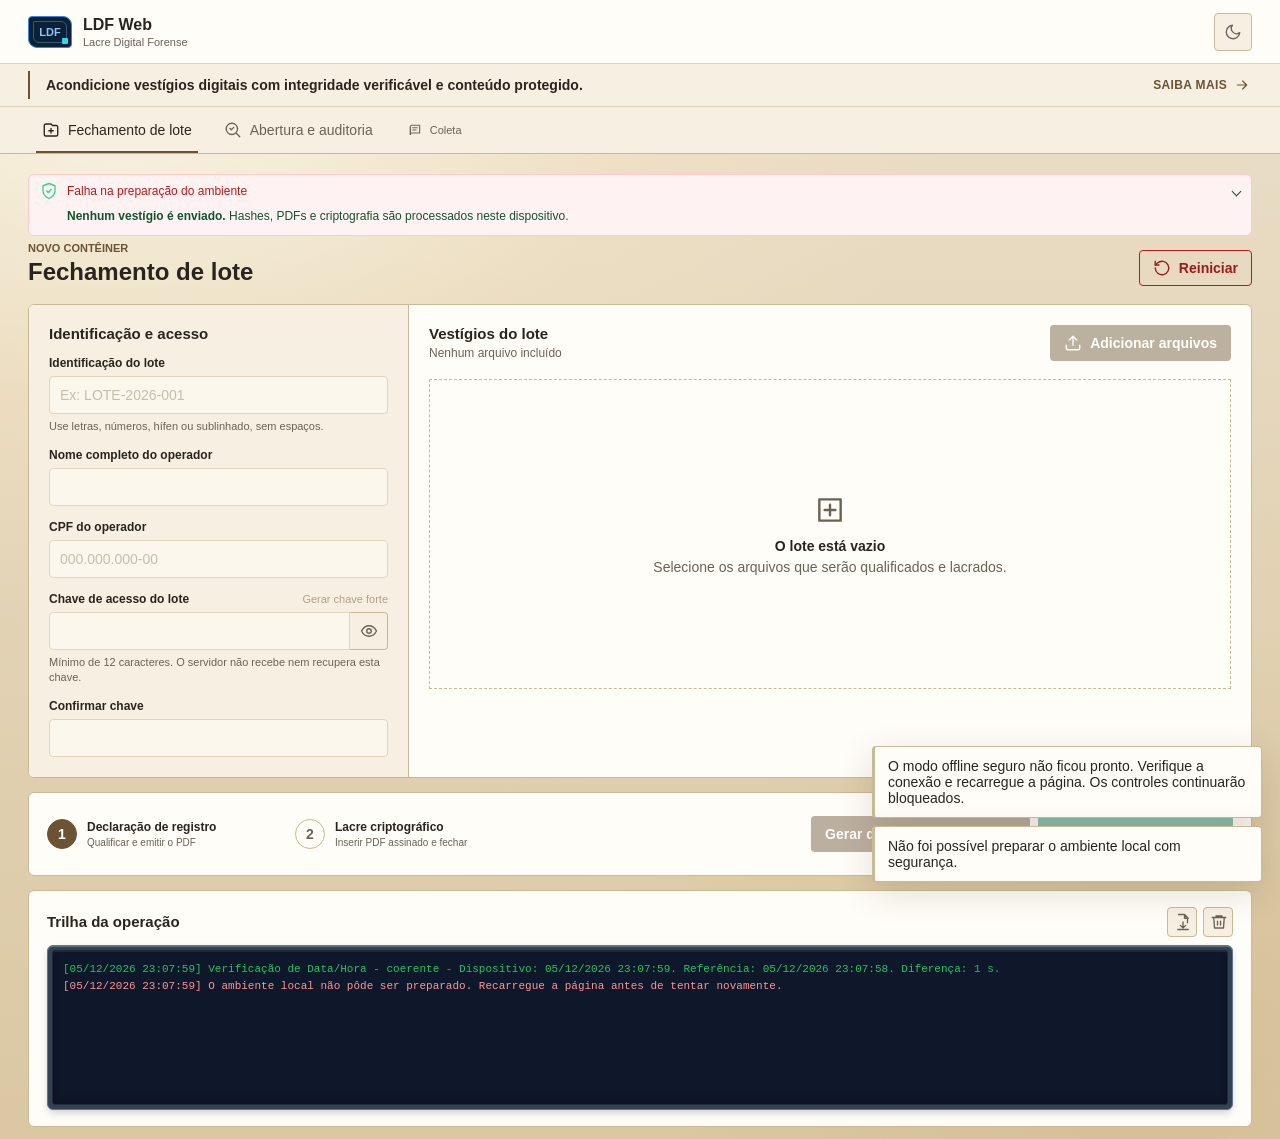
==== public/index.html @ 307a0456 "release: publish LDF Web Beta 1.0.0" ====
<!doctype html>
<html lang="pt-BR" data-theme="light" data-startup-brand>
<head>
  <meta charset="utf-8">
  <meta name="viewport" content="width=device-width, initial-scale=1">
  <meta name="theme-color" content="#DAC7A1">
  <meta http-equiv="Content-Security-Policy" content="default-src 'self'; script-src 'self' 'wasm-unsafe-eval'; worker-src 'self'; style-src 'self'; img-src 'self' data:; connect-src 'self'; manifest-src 'self'; object-src 'none'; frame-src 'none'; base-uri 'none'; form-action 'none'">
  <title>LDF Web - Lacre Digital Forense</title>
  <link rel="manifest" href="manifest.webmanifest">
  <link rel="icon" href="icon.svg" type="image/svg+xml">
  <script src="theme.js?v=beta-1.0.0"></script>
  <link rel="stylesheet" href="styles.css?v=beta-1.0.0">
</head>
<body class="operational-page page-transition">
  <header class="app-header">
    <div class="brand">
      <span class="brand-mark" aria-hidden="true">LDF</span>
      <div class="brand-copy">
        <strong>LDF Web</strong>
        <span>Lacre Digital Forense</span>
      </div>
    </div>
    <div class="header-actions">
      <button id="theme-toggle" class="icon-button theme-toggle" type="button" title="Usar tema escuro" aria-label="Usar tema escuro">
        <svg data-theme-icon="dark" aria-hidden="true" viewBox="0 0 24 24"><path d="M21 12.8A9 9 0 1 1 11.2 3 7 7 0 0 0 21 12.8Z"/></svg>
        <svg data-theme-icon="light" aria-hidden="true" viewBox="0 0 24 24" hidden><circle cx="12" cy="12" r="4"/><path d="M12 2v2M12 20v2M4.9 4.9l1.4 1.4M17.7 17.7l1.4 1.4M2 12h2M20 12h2M4.9 19.1l1.4-1.4M17.7 6.3l1.4-1.4"/></svg>
      </button>
    </div>
  </header>

  <section class="intro-callout" aria-labelledby="intro-callout-title">
    <div class="intro-callout-inner">
      <p id="intro-callout-title">Acondicione vestígios digitais com integridade verificável e conteúdo protegido.</p>
      <a class="intro-learn-more" href="sobre.html" data-page-transition>
        Saiba mais
        <svg aria-hidden="true" viewBox="0 0 24 24"><path d="M5 12h14M13 6l6 6-6 6"/></svg>
      </a>
    </div>
  </section>

  <nav class="mode-tabs" aria-label="Módulos do sistema">
    <button class="tab-button active" type="button" data-tab="create" aria-selected="true">
      <svg aria-hidden="true" viewBox="0 0 24 24"><path d="M21 8a2 2 0 0 0-2-2h-5l-2-2H5a2 2 0 0 0-2 2v12a2 2 0 0 0 2 2h14a2 2 0 0 0 2-2Z"/><path d="M12 10v6M9 13h6"/></svg>
      Fechamento de lote
    </button>
    <button class="tab-button" type="button" data-tab="audit" aria-selected="false">
      <svg aria-hidden="true" viewBox="0 0 24 24"><path d="m21 21-4.3-4.3M10.5 18a7.5 7.5 0 1 1 0-15 7.5 7.5 0 0 1 0 15Z"/><path d="m8 10 1.7 1.7L13 8.5"/></svg>
      Abertura e auditoria
    </button>
    <button class="tab-button support-tab" type="button" data-tab="guidance" aria-selected="false" aria-label="Coleta" title="Coleta">
      <svg aria-hidden="true" viewBox="0 0 24 24"><path d="M4 19.5A2.5 2.5 0 0 1 6.5 17H20V4H6.5A2.5 2.5 0 0 0 4 6.5Z"/><path d="M4 6.5v13M8 8h8M8 12h6"/></svg>
      Coleta
    </button>
  </nav>

  <main>
    <div class="privacy-strip" role="status">
      <details id="environment-disclosure">
        <summary>
          <svg aria-hidden="true" viewBox="0 0 24 24"><path d="M12 22s8-4 8-10V5l-8-3-8 3v7c0 6 8 10 8 10Z"/><path d="m9 12 2 2 4-4"/></svg>
          <span id="secure-context-status" role="status" aria-live="polite">Verificando ambiente...</span>
        </summary>
        <div class="environment-detail"><strong>Nenhum vestígio é enviado.</strong> Hashes, PDFs e criptografia são processados neste dispositivo.</div>
      </details>
    </div>

    <section id="create-panel" class="tab-panel active" aria-labelledby="create-title">
      <section id="temporal-preflight" class="temporal-preflight pending hidden" role="status" aria-live="polite" aria-labelledby="temporal-preflight-title">
        <details id="temporal-disclosure">
          <summary class="temporal-preflight-heading">
            <h2 id="temporal-preflight-title">Verificação de Data/Hora</h2>
            <strong id="temporal-preflight-status" role="status" aria-live="polite">EM ANDAMENTO</strong>
          </summary>
          <p id="temporal-preflight-detail">Comparando o horário deste dispositivo com a referência da própria origem.</p>
        </details>
      </section>

      <div class="section-heading">
        <div>
          <p class="eyebrow">Novo contêiner</p>
          <h1 id="create-title">Fechamento de lote</h1>
        </div>
        <button id="reset-operation" class="button danger ghost" type="button">
          <svg aria-hidden="true" viewBox="0 0 24 24"><path d="M3 12a9 9 0 1 0 3-6.7L3 8"/><path d="M3 3v5h5"/></svg>
          Reiniciar
        </button>
      </div>

      <div class="workspace-grid">
        <form id="lot-form" class="form-panel" autocomplete="off" novalidate>
          <h2>Identificação e acesso</h2>
          <div class="field">
            <label for="lot-code">Identificação do lote</label>
            <input id="lot-code" autocomplete="off" maxlength="60" placeholder="Ex: LOTE-2026-001" required>
            <small>Use letras, números, hífen ou sublinhado, sem espaços.</small>
          </div>
          <div class="field">
            <label for="operator-name">Nome completo do operador</label>
            <input id="operator-name" autocomplete="off" maxlength="120" required>
          </div>
          <div class="field">
            <label for="operator-cpf">CPF do operador</label>
            <input id="operator-cpf" inputmode="numeric" autocomplete="off" maxlength="14" placeholder="000.000.000-00" required>
          </div>
          <div class="field">
            <div class="label-row">
              <label for="lot-secret">Chave de acesso do lote</label>
              <button id="generate-secret" class="text-command" type="button" disabled>Gerar chave forte</button>
            </div>
            <div class="input-action">
              <input id="lot-secret" type="password" autocomplete="off" minlength="12" maxlength="256" autocapitalize="none" spellcheck="false" data-1p-ignore="true" data-lpignore="true" required>
              <button class="icon-button toggle-secret" type="button" data-target="lot-secret" title="Mostrar ou ocultar chave" aria-label="Mostrar ou ocultar chave">
                <svg aria-hidden="true" viewBox="0 0 24 24"><path d="M2 12s3.5-7 10-7 10 7 10 7-3.5 7-10 7S2 12 2 12Z"/><circle cx="12" cy="12" r="3"/></svg>
              </button>
            </div>
            <small id="lot-secret-help">Mínimo de 12 caracteres. O servidor não recebe nem recupera esta chave.</small>
          </div>
          <div class="field">
            <label for="lot-secret-confirm">Confirmar chave</label>
            <input id="lot-secret-confirm" type="password" autocomplete="off" minlength="12" maxlength="256" autocapitalize="none" spellcheck="false" data-1p-ignore="true" data-lpignore="true" required>
          </div>
        </form>

        <section class="evidence-panel" aria-labelledby="evidence-title">
          <div class="panel-heading">
            <div>
              <h2 id="evidence-title">Vestígios do lote</h2>
              <p id="evidence-count">Nenhum arquivo incluído</p>
            </div>
            <label id="evidence-add-label" class="button primary disabled" for="evidence-input">
              <svg aria-hidden="true" viewBox="0 0 24 24"><path d="M12 3v12M7 8l5-5 5 5"/><path d="M5 21h14a2 2 0 0 0 2-2v-4M3 15v4a2 2 0 0 0 2 2"/></svg>
              Adicionar arquivos
            </label>
            <input id="evidence-input" class="visually-hidden" type="file" multiple disabled>
          </div>
          <div id="evidence-empty" class="empty-state">
            <svg aria-hidden="true" viewBox="0 0 24 24"><path d="M4 4h16v16H4z"/><path d="M8 12h8M12 8v8"/></svg>
            <strong>O lote está vazio</strong>
            <span>Selecione os arquivos que serão qualificados e lacrados.</span>
          </div>
          <div id="evidence-list" class="evidence-list" aria-live="polite"></div>
        </section>
      </div>

      <section class="workflow-band">
        <div class="step current" id="step-one">
          <span>1</span>
          <div><strong>Declaração de registro</strong><small>Qualificar e emitir o PDF</small></div>
        </div>
        <div class="step" id="step-two">
          <span>2</span>
          <div><strong>Lacre criptográfico</strong><small>Inserir PDF assinado e fechar</small></div>
        </div>
        <div class="workflow-actions">
          <button id="generate-declaration" class="button primary" type="button" disabled>Gerar declaração de registro</button>
          <label id="signed-label" class="button success disabled" for="signed-declaration">
            Selecionar PDF assinado
          </label>
          <input id="signed-declaration" class="visually-hidden" type="file" accept="application/pdf,.pdf" disabled>
          <button id="save-container" class="button success hidden" type="button">Salvar contêiner LDF</button>
          <button id="save-shipping-receipt" class="button secondary hidden" type="button">Salvar recibo de remessa</button>
        </div>
      </section>

      <section class="activity-panel">
        <div class="panel-heading">
          <h2>Trilha da operação</h2>
          <div class="log-actions">
            <button id="save-log-pdf" class="icon-button" type="button" title="Salvar trilha em PDF" aria-label="Salvar trilha da operação em PDF">
              <svg aria-hidden="true" viewBox="0 0 24 24"><path d="M6 2h8l4 4v7M14 2v5h5"/><path d="M12 12v8M8.5 16.5 12 20l3.5-3.5"/><path d="M5 22h14"/></svg>
            </button>
            <button id="clear-log" class="icon-button" type="button" title="Limpar visualização" aria-label="Limpar visualização"><svg aria-hidden="true" viewBox="0 0 24 24"><path d="M3 6h18M8 6V4h8v2M19 6l-1 14H6L5 6M10 11v5M14 11v5"/></svg></button>
          </div>
        </div>
        <div id="operation-progress" class="activity-indicator hidden" role="status" aria-live="polite">
          <span class="activity-label">Processando...</span>
          <div class="activity-track" aria-hidden="true"><span></span></div>
        </div>
        <div class="log-frame">
          <div id="operation-log" class="log-box" aria-live="polite"></div>
        </div>
      </section>
    </section>

    <section id="audit-panel" class="tab-panel" aria-labelledby="audit-title">
      <section id="audit-temporal-preflight" class="temporal-preflight pending hidden" role="status" aria-live="polite" aria-labelledby="audit-temporal-preflight-title">
        <details id="audit-temporal-disclosure">
          <summary class="temporal-preflight-heading">
            <h2 id="audit-temporal-preflight-title">Verificação de Data/Hora</h2>
            <strong id="audit-temporal-preflight-status" role="status" aria-live="polite">EM ANDAMENTO</strong>
          </summary>
          <p id="audit-temporal-preflight-detail">Comparando o horário deste dispositivo com a referência da própria origem.</p>
        </details>
      </section>

      <div class="section-heading">
        <div><p class="eyebrow">Contêiner recebido</p><h1 id="audit-title">Abertura e auditoria</h1></div>
        <button id="reset-audit" class="button danger ghost" type="button">
          <svg aria-hidden="true" viewBox="0 0 24 24"><path d="M3 12a9 9 0 1 0 3-6.7L3 8"/><path d="M3 3v5h5"/></svg>
          Reiniciar
        </button>
      </div>
      <div class="audit-grid">
        <form id="audit-form" class="form-panel" autocomplete="off" novalidate>
          <h2>Dados do recebimento</h2>
          <div class="field">
            <label for="container-input">Contêiner LDF Web</label>
            <input id="container-input" type="file" accept=".ldf" required disabled>
          </div>
          <div class="field">
            <label for="receiver-name">Nome completo do recebedor</label>
            <input id="receiver-name" autocomplete="off" maxlength="120" required>
          </div>
          <div class="field">
            <label for="receiver-cpf">CPF do recebedor</label>
            <input id="receiver-cpf" inputmode="numeric" autocomplete="off" maxlength="14" placeholder="000.000.000-00" required>
          </div>
          <div class="field">
            <label for="audit-secret">Chave de acesso do lote</label>
            <div class="input-action">
              <input id="audit-secret" type="password" autocomplete="off" minlength="12" maxlength="256" autocapitalize="none" spellcheck="false" data-1p-ignore="true" data-lpignore="true" required>
              <button class="icon-button toggle-secret" type="button" data-target="audit-secret" title="Mostrar ou ocultar chave" aria-label="Mostrar ou ocultar chave">
                <svg aria-hidden="true" viewBox="0 0 24 24"><path d="M2 12s3.5-7 10-7 10 7 10 7-3.5 7-10 7S2 12 2 12Z"/><circle cx="12" cy="12" r="3"/></svg>
              </button>
            </div>
          </div>
          <aside class="signature-validation-note compact" aria-label="Recomendação para validação de assinatura eletrônica">
            <svg aria-hidden="true" viewBox="0 0 24 24"><path d="M12 3 2.8 7.2v5.7c0 4.5 3.9 7.2 9.2 8.6 5.3-1.4 9.2-4.1 9.2-8.6V7.2L12 3Z"/><path d="m8.5 12 2.2 2.2 4.8-5"/></svg>
            <p><strong>É imprescindível</strong> validar a assinatura eletrônica das Declarações no serviço VALIDAR do Governo Federal: <a href="https://validar.iti.gov.br/" target="_blank" rel="noopener noreferrer">https://validar.iti.gov.br/</a>. O LDF Web apenas detecta marcadores técnicos no PDF e não substitui essa validação.</p>
          </aside>
          <button id="open-container" class="button primary full" type="submit" disabled>
            <svg aria-hidden="true" viewBox="0 0 24 24"><path d="M3 7h6l2 2h10v10H3z"/><path d="M12 12v5M9.5 14.5 12 12l2.5 2.5"/></svg>
            Abrir e conferir lote
          </button>
        </form>

        <section class="audit-results" aria-labelledby="results-title">
          <div class="panel-heading"><div><h2 id="results-title">Resultado da conferência</h2><p id="audit-summary">Aguardando um contêiner</p></div></div>
          <div id="audit-progress" class="activity-indicator hidden" role="status" aria-live="polite">
            <span class="activity-label">Conferindo o contêiner...</span>
            <div class="activity-track" aria-hidden="true"><span></span></div>
          </div>
          <div id="audit-empty" class="empty-state compact">
            <svg aria-hidden="true" viewBox="0 0 24 24"><path d="M9 11l3 3L22 4"/><path d="M21 12v7a2 2 0 0 1-2 2H5a2 2 0 0 1-2-2V5a2 2 0 0 1 2-2h11"/></svg>
            <strong>Nenhuma auditoria executada</strong>
            <span>Os hashes serão recalculados após a abertura.</span>
          </div>
          <div id="audit-content" class="audit-content hidden"></div>
        </section>
      </div>
    </section>

    <section id="guidance-panel" class="tab-panel" aria-labelledby="guidance-title">
      <div class="section-heading guidance-heading">
        <div>
          <p class="eyebrow">Apoio educativo</p>
          <h1 id="guidance-title">Preservação e coleta digital</h1>
          <p class="guidance-heading-copy">Recomendações gerais para reduzir alterações, documentar o contexto e procurar apoio adequado.</p>
        </div>
      </div>
      <div class="guidance-intro-strip">
        <svg aria-hidden="true" viewBox="0 0 24 24"><path d="M12 22s8-4 8-10V5l-8-3-8 3v7c0 6 8 10 8 10Z"/><path d="M12 8v4M12 16h.01"/></svg>
        <div>
          <strong>Este módulo é informativo.</strong>
          <span>Ele não acessa contas, arquivos ou equipamentos e não substitui procedimento pericial, orientação jurídica ou norma institucional.</span>
        </div>
      </div>
      <div id="guidance-root" class="guidance-root"></div>
    </section>
  </main>

  <dialog id="metadata-dialog">
    <form id="metadata-form" method="dialog" autocomplete="off">
      <div class="dialog-heading">
        <div>
          <p class="eyebrow">Qualificação do vestígio</p>
          <h2 id="metadata-file-name">Vestígio</h2>
          <p class="qualification-intro">Informe os dados necessários à qualificação do vestígio.</p>
        </div>
        <button id="close-metadata" class="icon-button" type="button" aria-label="Fechar"><svg aria-hidden="true" viewBox="0 0 24 24"><path d="m18 6-12 12M6 6l12 12"/></svg></button>
      </div>
      <div class="qualification-layout">
        <div class="qualification-main">
          <section class="qualification-section" aria-labelledby="qualification-identity-heading">
            <div class="qualification-section-heading">
              <span class="qualification-section-number">1</span>
              <div><h3 id="qualification-identity-heading">Identificação do vestígio</h3><p>Identifique o tipo de vestígio e seu código de rastreamento.</p></div>
            </div>
            <div class="dialog-grid">
              <div class="field"><label for="meta-id">Código/ID de rastreamento <span class="required-mark">*</span></label><input id="meta-id" autocomplete="off" maxlength="80" placeholder="Ex.: VEST-2026-001" required></div>
              <div class="field"><label for="meta-nature">Tipo/descrição do vestígio <span class="required-mark">*</span></label><input id="meta-nature" autocomplete="off" maxlength="120" placeholder="Ex.: vídeo exportado do sistema de CFTV" required></div>
            </div>
          </section>

          <section class="qualification-section" aria-labelledby="qualification-collection-heading">
            <div class="qualification-section-heading">
              <span class="qualification-section-number">2</span>
              <div><h3 id="qualification-collection-heading">Dados da coleta</h3><p>Registre o local, a data, a hora e o responsável pela coleta.</p></div>
            </div>
            <div class="dialog-grid">
              <div class="field"><label for="meta-responsible">Responsável pela coleta <span class="required-mark">*</span></label><input id="meta-responsible" autocomplete="off" maxlength="120" placeholder="Nome completo" required></div>
              <div class="field">
                <label for="meta-datetime">Data e hora da coleta <span class="required-mark">*</span></label>
                <div class="datetime-entry">
                  <input id="meta-datetime" type="text" inputmode="numeric" autocomplete="off" maxlength="19" placeholder="DD/MM/AAAA HH:mm:ss" pattern="\d{2}/\d{2}/\d{4} \d{2}:\d{2}:\d{2}" required>
                  <button id="meta-datetime-trigger" class="datetime-picker-control" type="button" aria-label="Selecionar data e hora da coleta" aria-controls="meta-datetime-picker">
                    <svg aria-hidden="true" viewBox="0 0 24 24"><path d="M7 2v4M17 2v4M3 9h18M5 4h14a2 2 0 0 1 2 2v14H3V6a2 2 0 0 1 2-2Z"/></svg>
                  </button>
                  <input id="meta-datetime-picker" class="datetime-picker-native" type="datetime-local" step="1" tabindex="-1" aria-label="Seletor nativo de data e hora da coleta">
                </div>
              </div>
              <div class="field full-span"><label for="meta-location">Local físico ou ambiente virtual <span class="required-mark">*</span></label><textarea id="meta-location" class="qualification-textarea compact" rows="3" maxlength="240" placeholder="Endereço físico, coordenadas GPS ou ambiente virtual (URL, IP de origem)" required></textarea></div>
            </div>
          </section>

          <section class="qualification-section" aria-labelledby="qualification-procedure-heading">
            <div class="qualification-section-heading">
              <span class="qualification-section-number">3</span>
              <div><h3 id="qualification-procedure-heading">Procedimento de coleta</h3><p>Registre a forma de obtenção, o procedimento realizado, as ferramentas utilizadas e eventuais transformações.</p></div>
            </div>
            <div class="dialog-grid">
              <fieldset class="field full-span source-type-group">
                <legend>Origem/forma de obtenção do arquivo <span class="required-mark">*</span></legend>
                <div class="source-type-options">
                  <label class="source-type-option">
                    <input type="radio" name="meta-source-type" value="direct" required>
                    <span class="source-type-copy"><strong>Obtido diretamente da fonte, equipamento ou sistema</strong></span>
                  </label>
                  <label class="source-type-option">
                    <input type="radio" name="meta-source-type" value="received" required>
                    <span class="source-type-copy"><strong>Recebido ou encaminhado digitalmente</strong></span>
                  </label>
                  <label class="source-type-option">
                    <input type="radio" name="meta-source-type" value="recaptured" required>
                    <span class="source-type-copy"><strong>Recapturado</strong><small>Ex.: foto de tela ou gravação externa.</small></span>
                  </label>
                  <label class="source-type-option">
                    <input type="radio" name="meta-source-type" value="other-acquisition" required>
                    <span class="source-type-copy"><strong>Outra forma de obtenção</strong></span>
                  </label>
                </div>
              </fieldset>
              <div class="field full-span"><label for="meta-description">Descrição detalhada do procedimento <span class="required-mark">*</span></label><textarea id="meta-description" class="qualification-textarea procedure" rows="5" maxlength="4000" placeholder="Ex.: arquivo exportado diretamente do equipamento; informe marca, modelo e número de série quando disponíveis, ferramenta e versão, comandos ou opções relevantes e se houve conversão." required></textarea></div>
              <div class="field full-span">
                <label for="meta-unavailability-reason">Situação do equipamento ou da fonte primária, quando conhecida <span class="required-mark">*</span></label>
                <select id="meta-unavailability-reason" required>
                  <option value="" selected disabled>Selecione a situação</option>
                  <option value="accompanies">Acompanha o lote</option>
                  <option value="preserved">Não acompanha, mas permanece preservado e disponível</option>
                  <option value="local-copy">Não acompanha: foi realizada cópia no local para evitar a retenção do equipamento</option>
                  <option value="remote-content">Não acompanha: o conteúdo está em infraestrutura remota, nuvem ou rede descentralizada</option>
                  <option value="essential-service">Não acompanha: a retenção afetaria serviços essenciais ou terceiros alheios ao procedimento</option>
                  <option value="unavailable">A fonte primária está indisponível ou não foi localizada</option>
                  <option value="not-applicable">Não se aplica ao tipo de arquivo</option>
                  <option value="other">Outra situação</option>
                </select>
              </div>
              <div id="source-information-field" class="field full-span" hidden>
                <label for="meta-unavailability">Informações complementares sobre a fonte <span id="source-information-required" class="required-mark" hidden>*</span><span id="source-information-optional" class="optional-label">Opcional</span></label>
                <textarea id="meta-unavailability" class="qualification-textarea compact" rows="3" maxlength="1600" disabled placeholder="Informe onde a fonte permanece ou esclareça sua situação, quando necessário."></textarea>
              </div>
            </div>
          </section>

          <section class="qualification-section" aria-labelledby="qualification-attachments-heading">
            <div class="qualification-section-heading">
              <span class="qualification-section-number">4</span>
              <div><h3 id="qualification-attachments-heading">Anexos</h3></div>
            </div>
            <div class="attachment-grid">
              <div class="field photo-field">
                <label>Fotografias complementares <span class="optional-label">Opcional</span></label>
                <div class="photo-picker">
                  <label id="photo-add-label" class="button secondary" for="meta-photos"><svg aria-hidden="true" viewBox="0 0 24 24"><path d="M4 5h4l2-2h4l2 2h4v15H4z"/><circle cx="12" cy="12" r="3"/></svg>Selecionar imagens</label>
                  <span id="photo-count">Nenhuma imagem selecionada</span>
                </div>
                <input id="meta-photos" class="visually-hidden" type="file" accept="image/*" multiple>
                <div id="photo-list" class="photo-list" aria-live="polite"></div>
              </div>
              <div class="field document-field">
                <label>Documentos complementares <span class="optional-label">Opcional</span></label>
                <div class="document-picker">
                  <label id="document-add-label" class="button secondary" for="meta-documents"><svg aria-hidden="true" viewBox="0 0 24 24"><path d="M6 2h8l4 4v16H6z"/><path d="M14 2v5h5M9 13h6M9 17h6"/></svg>Selecionar PDFs</label>
                  <span id="document-count">Nenhum documento selecionado</span>
                </div>
                <input id="meta-documents" class="visually-hidden" type="file" accept="application/pdf,.pdf" multiple>
                <div id="document-list" class="document-list" aria-live="polite"></div>
              </div>
            </div>
          </section>
        </div>

        <aside class="qualification-aside" aria-labelledby="qualification-custody-heading">
          <span class="custody-badge">Documentação de Custódia</span>
          <h3 id="qualification-custody-heading">Dados da Qualificação</h3>
          <p class="qualification-aside-intro">Esta etapa reúne informações sobre a identificação do vestígio, os dados da coleta e o procedimento de obtenção.</p>
          <div class="qualification-checklist">
            <strong>Status do Registro</strong>
            <ol aria-live="polite">
              <li class="qualification-status pending" data-status-block="1"><span class="status-icon" aria-hidden="true"></span><span><b>Bloco 1:</b> Identificação do vestígio<small class="status-text">Pendente</small></span></li>
              <li class="qualification-status pending" data-status-block="2"><span class="status-icon" aria-hidden="true"></span><span><b>Bloco 2:</b> Dados da coleta<small class="status-text">Pendente</small></span></li>
              <li class="qualification-status pending" data-status-block="3"><span class="status-icon" aria-hidden="true"></span><span><b>Bloco 3:</b> Procedimento de coleta<small class="status-text">Pendente</small></span></li>
              <li class="qualification-status optional" data-status-block="4"><span class="status-icon" aria-hidden="true"></span><span><b>Bloco 4:</b> Anexos<small class="status-text">Opcional</small></span></li>
            </ol>
          </div>
          <div class="qualification-declaration-note"><strong>Declaração de Registro</strong><p>Os dados registrados nesta etapa serão incorporados à Declaração de Registro para revisão e assinatura eletrônica.</p></div>
        </aside>
      </div>
      <div class="dialog-actions">
        <span id="qualification-completion-summary" class="qualification-completion" aria-live="polite">0 de 3 blocos obrigatórios concluídos · campos com * são obrigatórios</span>
        <div>
          <button id="cancel-metadata" class="button secondary" type="button">Cancelar</button>
          <button class="button primary" type="submit">Revisar e gravar</button>
        </div>
      </div>
    </form>
  </dialog>

  <dialog id="metadata-review-dialog" aria-labelledby="metadata-review-title">
    <div class="metadata-review-body">
      <div class="dialog-heading">
        <div>
          <p class="eyebrow">Conferência antes da gravação</p>
          <h2 id="metadata-review-title">Revisão da qualificação</h2>
          <p id="metadata-review-file-name" class="metadata-review-file-name"></p>
        </div>
        <button id="close-metadata-review" class="icon-button" type="button" aria-label="Voltar à edição"><svg aria-hidden="true" viewBox="0 0 24 24"><path d="m18 6-12 12M6 6l12 12"/></svg></button>
      </div>
      <p class="metadata-review-intro">Confira as informações antes de gravar. Se encontrar algo a ajustar, volte à etapa anterior.</p>
      <div class="metadata-review-content">
        <section aria-labelledby="metadata-review-identity-heading">
          <h3 id="metadata-review-identity-heading"><span>1</span> Identificação do vestígio</h3>
          <dl>
            <div><dt>Código/ID de rastreamento</dt><dd id="review-meta-id"></dd></div>
            <div><dt>Tipo/descrição do vestígio</dt><dd id="review-meta-nature"></dd></div>
          </dl>
        </section>
        <section aria-labelledby="metadata-review-collection-heading">
          <h3 id="metadata-review-collection-heading"><span>2</span> Dados da coleta</h3>
          <dl>
            <div><dt>Responsável pela coleta</dt><dd id="review-meta-responsible"></dd></div>
            <div><dt>Data e hora da coleta</dt><dd id="review-meta-datetime"></dd></div>
            <div class="wide"><dt>Local físico ou ambiente virtual</dt><dd id="review-meta-location"></dd></div>
          </dl>
        </section>
        <section aria-labelledby="metadata-review-procedure-heading">
          <h3 id="metadata-review-procedure-heading"><span>3</span> Procedimento de coleta</h3>
          <dl>
            <div><dt>Origem/forma de obtenção</dt><dd id="review-meta-source-type"></dd></div>
            <div><dt>Situação da fonte primária</dt><dd id="review-meta-source-status"></dd></div>
            <div id="review-meta-source-information-row" class="wide" hidden><dt>Informações complementares</dt><dd id="review-meta-source-information"></dd></div>
            <div class="wide"><dt>Descrição detalhada do procedimento</dt><dd id="review-meta-description"></dd></div>
          </dl>
        </section>
        <section aria-labelledby="metadata-review-attachments-heading">
          <h3 id="metadata-review-attachments-heading"><span>4</span> Anexos</h3>
          <dl><div><dt>Fotografias complementares</dt><dd id="review-meta-photos"></dd></div><div><dt>Documentos complementares</dt><dd id="review-meta-documents"></dd></div></dl>
        </section>
      </div>
      <div class="dialog-actions">
        <button id="back-to-metadata" class="button secondary" type="button">Voltar e corrigir</button>
        <button id="confirm-metadata" class="button primary" type="button">Confirmar e gravar</button>
      </div>
    </div>
  </dialog>

  <dialog id="file-info-dialog" aria-labelledby="file-info-title">
    <div class="file-info-dialog-body">
      <div class="dialog-heading">
        <div>
          <p class="eyebrow">Recurso auxiliar local</p>
          <h2 id="file-info-title">Informações do arquivo</h2>
          <p id="file-info-name" class="file-info-name"></p>
        </div>
        <button id="close-file-info" class="icon-button" type="button" aria-label="Fechar informações do arquivo"><svg aria-hidden="true" viewBox="0 0 24 24"><path d="m18 6-12 12M6 6l12 12"/></svg></button>
      </div>
      <section class="file-info-notice" aria-label="Limites do recurso auxiliar">
        <strong>Informação auxiliar</strong>
        <p>Os campos abaixo são dados técnicos encontrados no arquivo. Não devem ser interpretados, por si só, como informações definitivas.</p>
      </section>
      <section class="file-info-section" aria-labelledby="c2pa-info-heading">
        <h3 id="c2pa-info-heading">C2PA</h3>
        <p id="file-info-c2pa"></p>
        <p class="external-service-note">O LDF apenas reconhece localmente a estrutura esperada e não valida assinatura, certificado, revogação, TSA ou cadeia de confiança. Se desejar, consulte manualmente o serviço externo <a href="https://c2paviewer.com" target="_blank" rel="noopener noreferrer" referrerpolicy="no-referrer">c2paviewer.com</a>. O LDF não abre nem envia o arquivo automaticamente; confira as condições e a política vigentes do serviço antes de usá-lo.</p>
      </section>
      <section class="file-info-section" aria-labelledby="media-info-heading">
        <h3 id="media-info-heading">Informações técnicas e metadados</h3>
        <p id="file-info-engine" class="file-info-engine"></p>
        <dl id="file-info-origin" class="file-info-fields"></dl>
        <div id="file-info-pdf" class="pdf-metadata hidden">
          <p class="pdf-metadata-note">O dicionário Info, o XMP e os identificadores do trailer são registros independentes e editáveis. O LDF os apresenta separadamente e não corrige nem reconcilia divergências.</p>
          <section class="pdf-metadata-source" aria-labelledby="pdf-structure-heading">
            <h4 id="pdf-structure-heading">Estrutura do PDF</h4>
            <dl id="file-info-pdf-structure" class="file-info-fields"></dl>
          </section>
          <section class="pdf-metadata-source" aria-labelledby="pdf-info-heading">
            <h4 id="pdf-info-heading">Dicionário Info</h4>
            <dl id="file-info-pdf-info" class="file-info-fields"></dl>
            <p id="file-info-pdf-info-empty" class="file-info-empty hidden">Nenhum campo selecionado foi encontrado no dicionário Info.</p>
          </section>
          <section id="file-info-pdf-identifiers-section" class="pdf-metadata-source hidden" aria-labelledby="pdf-identifiers-heading">
            <h4 id="pdf-identifiers-heading">Identificadores do trailer</h4>
            <dl id="file-info-pdf-identifiers" class="file-info-fields"></dl>
          </section>
          <section class="pdf-metadata-source" aria-labelledby="pdf-xmp-heading">
            <h4 id="pdf-xmp-heading">XMP referenciado pelo catálogo</h4>
            <p id="file-info-pdf-xmp-status" class="file-info-empty"></p>
            <dl id="file-info-pdf-xmp" class="file-info-fields hidden"></dl>
            <details id="file-info-pdf-xmp-raw" hidden>
              <summary>Fluxo XMP bruto do catálogo</summary>
              <p id="file-info-pdf-xmp-raw-note" class="file-info-empty"></p>
              <pre id="file-info-pdf-xmp-raw-text" tabindex="0"></pre>
            </details>
          </section>
        </div>
        <div id="file-info-gps-control" class="gps-control hidden">
          <button id="reveal-file-info-gps" class="button secondary" type="button" aria-expanded="false">Exibir localização registrada</button>
          <dl id="file-info-gps" class="file-info-fields hidden"></dl>
        </div>
        <details id="file-info-technical-details">
          <summary>Detalhes técnicos</summary>
          <div id="file-info-technical" class="technical-tracks"></div>
        </details>
      </section>
      <div class="dialog-actions">
        <button id="dismiss-file-info" class="button primary" type="button">Fechar</button>
      </div>
    </div>
  </dialog>

  <div id="toast-region" class="toast-region" aria-live="assertive"></div>
  <script src="runtime-integrity.js?v=beta-1.0.0" defer></script>
  <script src="operation-coordination.js?v=beta-1.0.0" defer></script>
  <script src="pdf.js?v=beta-1.0.0" defer></script>
  <script src="sha256.js?v=beta-1.0.0" defer></script>
  <script src="c2pa-detector.js?v=beta-1.0.0" defer></script>
  <script src="crypto.js?v=beta-1.0.0" defer></script>
  <script src="file-analysis.js?v=beta-1.0.0" defer></script>
  <script src="temporal.js?v=beta-1.0.0" defer></script>
  <script src="guidance-content.js?v=beta-1.0.0" defer></script>
  <script src="guidance.js?v=beta-1.0.0" defer></script>
  <script src="validation.js?v=beta-1.0.0" defer></script>
  <script src="app-core.js?v=beta-1.0.0" defer></script>
  <script src="app-ui.js?v=beta-1.0.0" defer></script>
  <script src="app-file-io.js?v=beta-1.0.0" defer></script>
  <script src="app-lot.js?v=beta-1.0.0" defer></script>
  <script src="app-sealing.js?v=beta-1.0.0" defer></script>
  <script src="app-audit.js?v=beta-1.0.0" defer></script>
  <script src="app-offline.js?v=beta-1.0.0" defer></script>
  <script src="app.js?v=beta-1.0.0" defer></script>
</body>
</html>
---- public/styles.css ----
:root {
  color-scheme: dark;
  --bg: #2d1b16;
  --surface: #17191f;
  --surface-2: #201e1f;
  --surface-3: #302a28;
  --border: #59483f;
  --border-soft: #3e3430;
  --text: #f3f0eb;
  --muted: #b6aaa0;
  --blue: #77baff;
  --blue-hover: #a8d3ff;
  --green: #17b77e;
  --green-soft: #123c32;
  --amber: #e7a93b;
  --red: #d84c4c;
  --chrome: #17191f;
  --chrome-soft: #1c1b1d;
  --field-surface: #111316;
  --item-surface: #1b1b1e;
  --on-accent: #11263a;
  --focus-ring: rgba(119, 186, 255, .2);
  --page-background-color: #2d1b16;
  --page-background-image:
    radial-gradient(ellipse 90% 68% at 12% 4%, rgba(181, 124, 91, .18) 0%, rgba(94, 57, 43, .08) 45%, transparent 72%),
    radial-gradient(ellipse 80% 70% at 92% 88%, rgba(92, 51, 39, .28) 0%, rgba(50, 31, 27, .12) 50%, transparent 78%),
    linear-gradient(180deg, #2d1b16 0%, #251814 55%, #201512 100%);
  --radius: 6px;
  font-family: Inter, "Segoe UI", Arial, sans-serif;
}

* { box-sizing: border-box; }
body { margin: 0; min-width: 0; min-height: 100vh; background: var(--bg); color: var(--text); font-size: 14px; }
body.operational-page,
body.about-page {
  background-color: var(--page-background-color);
  background-image: var(--page-background-image);
}
body.page-transition { animation: page-fade-in .16s ease-out; }
body.page-transition.page-fade-out {
  opacity: 0;
  animation: none;
  transition: opacity .12s ease-in;
}
.startup-brand-pending body.operational-page > :not(.startup-brand) { visibility: hidden; }
.startup-brand-pending body.page-transition { animation: none; }
.startup-brand-pending .startup-brand { visibility: visible; }
button, input, textarea, select { font: inherit; }
button, label[for] { -webkit-tap-highlight-color: transparent; }
svg { width: 18px; height: 18px; fill: none; stroke: currentColor; stroke-width: 1.8; stroke-linecap: round; stroke-linejoin: round; flex: 0 0 auto; }

.app-header { height: 64px; display: flex; align-items: center; justify-content: space-between; padding: 0 28px; background: var(--chrome); border-bottom: 1px solid var(--border-soft); }
.brand { display: flex; align-items: center; gap: 11px; }
.brand-mark {
  width: 44px;
  height: 32px;
  position: relative;
  flex: 0 0 44px;
  display: grid;
  place-items: center;
  overflow: hidden;
  border: 1px solid #3f83d5;
  border-radius: 4px 9px 4px 9px;
  background: #0b2138;
  color: #8fc1fb;
  font-size: 11px;
  font-weight: 800;
}
.brand-mark::before { content: ""; position: absolute; inset: 4px; border: 1px solid rgba(143, 193, 251, .34); border-radius: 2px 6px 2px 6px; }
.brand-mark::after { content: ""; position: absolute; right: 3px; bottom: 3px; width: 6px; height: 6px; border-radius: 1px; background: #35d4e8; }
.brand strong { display: block; font-size: 16px; }
.brand-copy span { display: block; color: var(--muted); font-size: 11px; margin-top: 2px; }
.header-actions { display: flex; align-items: center; gap: 8px; }
.theme-toggle { background: transparent; }
.theme-toggle [hidden] { display: none; }

.intro-callout {
  padding: 7px 28px;
  border-bottom: 1px solid var(--border-soft);
  background: var(--chrome-soft);
}
.intro-callout-inner {
  min-height: 28px;
  display: flex;
  align-items: center;
  justify-content: space-between;
  gap: 24px;
  padding-left: 16px;
  border-left: 2px solid var(--blue);
}
.intro-callout p {
  max-width: 820px;
  margin: 0;
  color: var(--text);
  font-size: 14px;
  font-weight: 560;
  line-height: 1.45;
}
.intro-learn-more {
  flex: 0 0 auto;
  display: inline-flex;
  align-items: center;
  gap: 7px;
  padding: 5px 2px;
  color: var(--blue);
  font-size: 12px;
  font-weight: 750;
  letter-spacing: .03em;
  text-decoration: none;
  text-transform: uppercase;
}
.intro-learn-more svg { width: 16px; height: 16px; transition: transform .16s ease; }
.intro-learn-more:hover { color: var(--blue-hover); }
.intro-learn-more:hover svg { transform: translateX(3px); }
.intro-learn-more:focus-visible,
.about-back-link:focus-visible,
.about-brand:focus-visible,
.about-document a:focus-visible {
  outline: 2px solid #75afff;
  outline-offset: 4px;
  border-radius: 2px;
}

/*
 * O visual recupera a navegação anterior do projeto: opções transparentes e uma
 * linha inferior para o módulo ativo. A rolagem lateral acrescentada depois é
 * preservada para manter as três opções acessíveis em telas estreitas.
 */
.mode-tabs {
  position: relative;
  display: flex;
  gap: 4px;
  min-height: 46px;
  padding: 0 28px;
  background: var(--chrome-soft);
  border-bottom: 1px solid var(--border-soft);
  overflow-x: auto;
  overflow-y: hidden;
  overscroll-behavior-inline: contain;
  scroll-padding-inline: 28px;
  scroll-snap-type: inline proximity;
  scrollbar-width: thin;
  scrollbar-color: var(--border) transparent;
}
.mode-tabs::-webkit-scrollbar { height: 4px; }
.mode-tabs::-webkit-scrollbar-button { display: none; width: 0; height: 0; }
.mode-tabs::-webkit-scrollbar-track { background: transparent; }
.mode-tabs::-webkit-scrollbar-thumb {
  border-radius: 5px;
  background: var(--border);
}
.tab-button {
  position: relative;
  flex: 0 0 auto;
  min-height: 46px;
  display: inline-flex;
  align-items: center;
  gap: 8px;
  padding: 0 14px;
  color: var(--muted);
  background: transparent;
  border: 0;
  border-radius: 0;
  cursor: pointer;
  box-shadow: none;
  transition: color .16s ease;
  scroll-snap-align: start;
  white-space: nowrap;
}
.tab-button:hover { color: var(--text); }
.tab-button.active {
  color: var(--text);
  background: transparent;
}
.tab-button.active::after {
  content: "";
  position: absolute;
  right: 8px;
  bottom: 0;
  left: 8px;
  height: 2px;
  background: var(--blue);
}
.tab-button:focus-visible {
  outline: 2px solid #75afff;
  outline-offset: -3px;
}
.support-tab {
  align-self: center;
  min-height: 38px;
  margin-left: 6px;
  padding: 0 11px;
  font-size: 11px;
}
.support-tab svg { width: 14px; height: 14px; }
.support-tab.active::after { bottom: -4px; }

main { width: 100%; max-width: none; margin: 0; padding: 20px 28px 40px; }
.privacy-strip { display: block; padding: 0; border: 1px solid var(--border-soft); background: var(--chrome-soft); color: #c7ded6; border-radius: var(--radius); margin-bottom: 6px; }
.privacy-strip svg { color: #35d399; }
.privacy-strip summary { display: flex; align-items: center; gap: 9px; padding: 7px 11px; }
.privacy-strip summary > span { color: #8ec7b4; font-size: 12px; }
.environment-detail { padding: 0 11px 10px 38px; font-size: 12px; line-height: 1.5; }
.privacy-strip:has(.warning) { border-color: #66572e; background: #211c11; }
.privacy-strip:has(.preparation-failed) { border-color: #744040; background: #251414; }
.privacy-strip .warning { color: #ffd58a; }
.privacy-strip .preparation-failed { color: #ff9b9b; }
.temporal-preflight { margin-bottom: 10px; padding: 0; border: 1px solid var(--border-soft); border-left: 3px solid #64748b; background: var(--chrome-soft); border-radius: var(--radius); }
#create-panel > .temporal-preflight,
#audit-panel > .temporal-preflight { margin-top: 0; margin-bottom: 14px; }
.temporal-preflight-heading { display: flex; align-items: center; gap: 14px; padding: 8px 11px; }
.temporal-preflight h2 { margin: 0; font-size: 13px; line-height: 1.25; }
.temporal-preflight-heading > strong { margin-left: auto; color: var(--muted); font-size: 10px; line-height: 1.25; letter-spacing: .06em; white-space: nowrap; }
.temporal-preflight details > p { margin: 0; padding: 0 11px 9px; color: var(--muted); font-size: 11px; line-height: 1.5; }
.privacy-strip summary, .temporal-preflight summary { cursor: pointer; list-style: none; border-radius: var(--radius); }
.privacy-strip summary::-webkit-details-marker, .temporal-preflight summary::-webkit-details-marker { display: none; }
.privacy-strip summary::after, .temporal-preflight summary::after { content: ""; width: 6px; height: 6px; border-right: 1.5px solid currentColor; border-bottom: 1.5px solid currentColor; transform: rotate(-45deg); flex: 0 0 6px; margin-left: auto; }
.temporal-preflight summary::after { margin-left: 0; }
.privacy-strip details[open] > summary::after, .temporal-preflight details[open] > summary::after { transform: rotate(45deg); }
.privacy-strip summary:focus-visible, .temporal-preflight summary:focus-visible { outline: 2px solid var(--blue); outline-offset: 2px; }
.temporal-preflight.pending .temporal-preflight-heading > strong::before { content: ""; display: inline-block; width: 5px; height: 5px; margin-right: 6px; border-radius: 50%; background: currentColor; vertical-align: middle; animation: preparation-pulse 1.2s ease-in-out infinite alternate; }
@keyframes preparation-pulse { to { opacity: .6; } }

.startup-brand { position: fixed; inset: 0; z-index: 1000; display: grid; place-items: center; pointer-events: none; background-color: var(--page-background-color); background-image: var(--page-background-image); animation: startup-brand-fade 3000ms linear both; }
.startup-brand .brand { flex-direction: column; gap: 16px; text-align: center; }
.startup-brand .brand-mark { width: 66px; height: 48px; flex-basis: 48px; font-size: 16px; }
.startup-brand .brand strong { font-size: 26px; }
.startup-brand .brand-copy span { font-size: 14px; margin-top: 5px; }
@keyframes startup-brand-fade { 0% { opacity: 0; } 38.4%, 71.2% { opacity: 1; } 100% { opacity: 0; } }
.temporal-preflight.coherent { border-left-color: var(--green); }
.temporal-preflight.coherent .temporal-preflight-heading > strong { color: #75deb7; }
.temporal-preflight.warning { border-color: #66572e; border-left-color: var(--amber); background: #211c11; }
.temporal-preflight.warning .temporal-preflight-heading > strong { color: #ffd073; }
.temporal-preflight.error { border-color: #744040; border-left-color: var(--red); background: #251414; }
.temporal-preflight.error .temporal-preflight-heading > strong { color: #ff9b9b; }
.temporal-preflight.preparation-failed { border-color: #744040; border-left-color: var(--red); background: #251414; }
.temporal-preflight.preparation-failed .temporal-preflight-heading > strong { color: #ff9b9b; }

.tab-panel { display: none; }
.tab-panel.active { display: block; }
.section-heading { display: flex; justify-content: space-between; align-items: flex-end; margin-bottom: 18px; }
.eyebrow { margin: 0 0 4px; color: var(--blue); font-size: 11px; font-weight: 700; text-transform: uppercase; }
h1, h2, p { margin-top: 0; }
h1 { margin-bottom: 0; font-size: 24px; letter-spacing: 0; }
h2 { margin-bottom: 14px; font-size: 15px; letter-spacing: 0; }

.workspace-grid, .audit-grid { display: grid; grid-template-columns: minmax(300px, 380px) minmax(0, 1fr); border: 1px solid var(--border); background: var(--surface); border-radius: var(--radius); overflow: hidden; }
.form-panel { padding: 20px; border-right: 1px solid var(--border); background: var(--surface-2); }
.evidence-panel, .audit-results { min-width: 0; padding: 20px; }
.field { margin-bottom: 14px; }
.field:last-child { margin-bottom: 0; }
.field label { display: block; margin-bottom: 6px; font-size: 12px; font-weight: 650; color: var(--text); }
.field small { display: block; margin-top: 5px; color: var(--muted); font-size: 11px; line-height: 1.35; }
.label-row { display: flex; justify-content: space-between; align-items: baseline; gap: 12px; }
input, textarea, select { width: 100%; border: 1px solid var(--border); border-radius: 4px; background: var(--field-surface); color: var(--text); padding: 9px 10px; outline: none; }
input { height: 38px; }
textarea { resize: vertical; line-height: 1.45; }
select { min-height: 38px; margin-bottom: 7px; }
input:focus, textarea:focus, select:focus { border-color: var(--blue); box-shadow: 0 0 0 2px var(--focus-ring); }
input.invalid, textarea.invalid { border-color: var(--red); }
.input-action { display: grid; grid-template-columns: 1fr 38px; }
.input-action input { border-radius: 4px 0 0 4px; }
.input-action .icon-button { border-radius: 0 4px 4px 0; border-left: 0; }

.button { min-height: 36px; display: inline-flex; align-items: center; justify-content: center; gap: 8px; border: 1px solid transparent; border-radius: 4px; padding: 8px 13px; color: #fff; font-weight: 650; cursor: pointer; text-decoration: none; }
.button.primary { color: var(--on-accent); background: var(--blue); }
.button.primary:hover { background: var(--blue-hover); }
.button.success { background: var(--green); }
.button.secondary { background: var(--surface-3); border-color: var(--border); }
.button.danger { color: #ffb4b4; border-color: #663b3b; }
.button.ghost { background: transparent; }
.button.full { width: 100%; margin-top: 8px; }
.button:disabled, .button.disabled { opacity: .45; cursor: not-allowed; pointer-events: none; }
.icon-button { width: 38px; height: 38px; display: inline-grid; place-items: center; color: var(--muted); background: var(--surface-2); border: 1px solid var(--border); border-radius: 4px; cursor: pointer; }
.icon-button:hover { color: var(--text); border-color: var(--muted); }
.icon-button:disabled { opacity: .4; color: #728090; cursor: not-allowed; pointer-events: none; }
.text-command { color: var(--blue); background: transparent; border: 0; padding: 0; font-size: 11px; cursor: pointer; }
.text-command:hover { color: var(--blue-hover); }
.tab-button:disabled, .text-command:disabled,
input:disabled, textarea:disabled, select:disabled { opacity: .5; cursor: not-allowed; }
body.routine-active { cursor: progress; }

.panel-heading { min-height: 40px; display: flex; align-items: flex-start; justify-content: space-between; gap: 14px; margin-bottom: 14px; }
.panel-heading h2 { margin-bottom: 4px; }
.panel-heading p { margin-bottom: 0; color: var(--muted); font-size: 12px; }
.empty-state { min-height: 310px; display: flex; flex-direction: column; align-items: center; justify-content: center; text-align: center; border: 1px dashed var(--border); color: var(--muted); }
.empty-state svg { width: 32px; height: 32px; margin-bottom: 12px; color: var(--muted); }
.empty-state strong { color: var(--text); margin-bottom: 5px; }
.empty-state.compact { min-height: 320px; }

.evidence-list { display: grid; gap: 8px; }
.evidence-item { display: grid; grid-template-columns: minmax(0, 1fr) auto; align-items: center; gap: 14px; padding: 11px 12px; border: 1px solid var(--border-soft); background: var(--item-surface); border-radius: 4px; }
.evidence-main { min-width: 0; }
.evidence-main strong { display: block; overflow: hidden; text-overflow: ellipsis; white-space: nowrap; font-size: 13px; }
.evidence-title-line { min-width: 0; display: flex; align-items: center; gap: 7px; }
.evidence-title-line strong { min-width: 0; }
.evidence-meta { display: flex; flex-wrap: wrap; gap: 7px 12px; margin-top: 6px; color: var(--muted); font-size: 11px; }
.hash { font-family: Consolas, monospace; }
.badge { display: inline-flex; align-items: center; padding: 3px 6px; border-radius: 3px; background: #2b3643; color: #b9c5d1; font-size: 10px; font-weight: 700; }
.badge.ok { background: var(--green-soft); color: #80e6c2; }
.badge.pending { background: #40331b; color: #f0c575; }
.evidence-actions { display: flex; gap: 6px; }
.evidence-actions .icon-button { width: 32px; height: 32px; }

.workflow-band { margin-top: 14px; min-height: 84px; display: grid; grid-template-columns: 230px 230px 1fr; align-items: center; gap: 18px; padding: 14px 18px; border: 1px solid var(--border); border-radius: var(--radius); background: var(--surface); }
.step { display: flex; align-items: center; gap: 10px; color: var(--muted); }
.step > span { width: 30px; height: 30px; display: grid; place-items: center; border: 1px solid var(--border); border-radius: 50%; font-weight: 700; }
.step strong, .step small { display: block; }
.step strong { color: var(--text); font-size: 12px; }
.step small { margin-top: 3px; font-size: 10px; }
.step.current > span { background: var(--blue); border-color: var(--blue); color: var(--on-accent); }
#step-two.current > span { background: var(--green); border-color: var(--green); }
.step.complete > span { background: var(--green); border-color: var(--green); color: white; }
.workflow-actions { display: flex; justify-content: flex-end; gap: 8px; }

.signature-validation-note { display: grid; grid-template-columns: auto minmax(0, 1fr); gap: 10px; margin-top: 10px; padding: 11px 12px; border: 1px solid #5b4b27; border-radius: var(--radius); background: #211b10; color: #e6d7b4; }
.signature-validation-note svg { margin-top: 1px; color: var(--amber); }
.signature-validation-note p { margin: 0; font-size: 12px; line-height: 1.5; }
.signature-validation-note a { color: #8dc5ff; overflow-wrap: anywhere; }
.signature-validation-note.compact { margin: 2px 0 12px; padding: 10px; }

.activity-panel { margin-top: 14px; padding: 16px 18px; border: 1px solid var(--border); border-radius: var(--radius); background: var(--surface); }
.activity-panel .panel-heading { min-height: auto; margin-bottom: 8px; align-items: center; }
.activity-panel h2 { margin: 0; }
.activity-panel .icon-button { width: 30px; height: 30px; }
.log-actions { display: flex; align-items: center; gap: 6px; }
.activity-indicator { display: grid; gap: 5px; margin: 0 0 9px; }
.activity-label { color: var(--muted); font-size: 10px; line-height: 1.35; }
.activity-track { width: 100%; height: 4px; overflow: hidden; border-radius: 2px; background: var(--surface-3); }
.activity-track span { width: 100%; height: 100%; display: block; transform: scaleX(0); transform-origin: left center; background: var(--blue); animation: activity-cycle 1.8s ease-in-out infinite; }
.log-frame { padding: 4px; border: 1px solid #425064; border-radius: 6px; background: #111625; box-shadow: inset 0 1px 0 rgba(255, 255, 255, .08), 0 4px 7px -2px rgba(0, 0, 0, .28); }
.log-box { height: 155px; overflow: auto; padding: 10px; background: #080c10; border: 1px solid #273446; border-radius: 3px; box-shadow: inset 0 1px 0 rgba(255, 255, 255, .06), inset 0 -3px 7px rgba(0, 0, 0, .34); color: #71d9b3; font: 11px/1.55 Consolas, monospace; white-space: pre-wrap; }
.log-entry.error { color: #ff9494; }
.log-entry.warning { color: #ffd073; }

.audit-content { display: grid; gap: 12px; }
.audit-header { display: grid; grid-template-columns: repeat(3, 1fr); gap: 8px; }
.metric { padding: 10px; border: 1px solid var(--border-soft); background: var(--item-surface); }
.metric span, .metric strong { display: block; }
.metric span { color: var(--muted); font-size: 10px; text-transform: uppercase; }
.metric strong { margin-top: 5px; overflow-wrap: anywhere; font-size: 12px; }
.result-row { display: grid; grid-template-columns: minmax(0, 1fr) 145px auto; align-items: center; gap: 10px; padding: 10px; border-bottom: 1px solid var(--border-soft); }
.result-row strong { overflow: hidden; text-overflow: ellipsis; white-space: nowrap; }
.result-file { min-width: 0; }
.result-file > strong { display: block; }
.auxiliary-controls { display: flex; align-items: center; flex-wrap: wrap; gap: 7px; margin-top: 6px; }
.result-row .button { min-height: 30px; padding: 5px 9px; font-size: 11px; }
.result-status { font-size: 11px; font-weight: 700; color: #77dfb9; }
.result-status.bad { color: #ff8f8f; }
.result-status.warning { color: #f0c575; }
.declaration-checks { border: 1px solid var(--border-soft); background: var(--item-surface); }
.declaration-check-row { display: grid; grid-template-columns: minmax(0, 1fr) 210px; align-items: center; gap: 10px; padding: 10px; }
.declaration-check-row + .declaration-check-row { border-top: 1px solid var(--border-soft); }
.declaration-check-note { margin: 0; padding: 0 10px 10px; color: var(--muted); font-size: 10px; line-height: 1.45; }
.result-row.photo-result { padding-left: 24px; background: #0d131a; }
.result-row.photo-result strong { color: #c4cfda; font-size: 11px; }
.result-row.document-result { padding-left: 24px; background: #101721; }
.result-row.document-result strong { color: #c8d5e2; font-size: 11px; }
.audit-actions { display: flex; justify-content: flex-end; gap: 8px; padding-top: 8px; }
.save-control { min-width: 62px; display: grid; gap: 4px; }
.save-control .button { width: 100%; }
.inline-activity { width: 100%; }
.inline-activity .activity-track { height: 3px; }

.c2pa-indicator, .file-info-button { min-height: 24px; border: 1px solid #506071; border-radius: 3px; background: #18212b; color: #aab6c3; font: 700 9px/1 system-ui, sans-serif; letter-spacing: .04em; cursor: pointer; }
.c2pa-indicator { position: relative; flex: 0 0 auto; padding: 4px 6px; }
.c2pa-indicator.detected { border-color: #4b83b9; background: #17314a; color: #b9ddff; }
.c2pa-indicator.muted { opacity: .68; }
.c2pa-indicator::after { position: absolute; z-index: 20; left: 0; top: calc(100% + 7px); width: min(310px, 72vw); padding: 8px 9px; border: 1px solid #526477; border-radius: 4px; background: #0a0f14; color: #e2e8f0; box-shadow: 0 8px 22px rgba(0,0,0,.42); content: attr(data-tooltip); font: 400 11px/1.4 system-ui, sans-serif; letter-spacing: normal; text-align: left; opacity: 0; pointer-events: none; transform: translateY(-3px); transition: opacity .12s ease, transform .12s ease; }
.c2pa-indicator:hover::after, .c2pa-indicator:focus-visible::after { opacity: 1; transform: translateY(0); }
.file-info-button { padding: 4px 7px; border-color: transparent; background: transparent; color: #8dc5ff; font-weight: 600; letter-spacing: 0; text-decoration: underline; text-underline-offset: 2px; }
.file-info-button:hover, .file-info-button:focus-visible { color: #c4e3ff; }
.file-info-button:disabled { color: var(--muted); cursor: not-allowed; text-decoration: none; }

dialog { width: min(760px, calc(100vw - 30px)); max-height: calc(100vh - 30px); padding: 0; border: 1px solid #4a596a; border-radius: var(--radius); background: #121820; color: var(--text); box-shadow: 0 20px 80px rgba(0, 0, 0, .55); }
dialog::backdrop { background: rgba(0, 0, 0, .7); }
#metadata-form { max-height: calc(100vh - 30px); overflow: auto; padding: 20px; }
.file-info-dialog-body { max-height: calc(100vh - 30px); overflow: auto; padding: 20px; }
.file-info-name { max-width: 620px; margin: 5px 0 0; overflow: hidden; color: var(--muted); font-size: 12px; text-overflow: ellipsis; white-space: nowrap; }
.file-info-notice { margin-bottom: 14px; padding: 11px 12px; border: 1px solid #66572e; background: #211c11; color: #e9dab4; }
.file-info-notice strong { font-size: 12px; }
.file-info-notice p, .external-service-note, .file-info-engine, .file-info-empty { margin: 5px 0 0; font-size: 11px; line-height: 1.5; }
.file-info-section { padding: 13px 0; border-top: 1px solid var(--border-soft); }
.file-info-section h3 { margin: 0 0 8px; font-size: 14px; }
.file-info-section > p { color: #cbd5df; }
.external-service-note { color: var(--muted) !important; }
.external-service-note a { color: #9dceff; font-weight: 650; }
.file-info-fields { display: grid; grid-template-columns: minmax(150px, .75fr) minmax(0, 1.25fr); gap: 0; margin: 10px 0 0; border: 1px solid var(--border-soft); }
.file-info-fields dt, .file-info-fields dd { margin: 0; padding: 7px 8px; border-bottom: 1px solid var(--border-soft); overflow-wrap: anywhere; font-size: 11px; }
.file-info-fields dt { color: var(--muted); background: #0e141b; }
.file-info-fields dd { color: var(--text); }
.file-info-fields > :nth-last-child(-n+2) { border-bottom: 0; }
.gps-control { margin-top: 12px; }
.technical-tracks { display: grid; gap: 10px; margin-top: 8px; }
.technical-tracks section { padding: 9px; border: 1px solid var(--border-soft); background: #0f151c; }
.technical-tracks h4 { margin: 0; font-size: 11px; }
.file-info-section details { margin-top: 12px; }
.file-info-section summary { color: #a9d1fa; font-size: 12px; font-weight: 650; cursor: pointer; }
.pdf-metadata { margin-top: 12px; }
.pdf-metadata-note { margin: 0; color: var(--muted); font-size: 11px; line-height: 1.5; }
.pdf-metadata-source { margin-top: 13px; padding: 10px; border: 1px solid var(--border-soft); background: #0f151c; }
.pdf-metadata-source h4 { margin: 0; font-size: 12px; }
.pdf-metadata-source .file-info-fields { margin-top: 8px; }
#file-info-pdf-xmp-raw-text { max-height: 280px; margin: 8px 0 0; padding: 10px; overflow: auto; border: 1px solid var(--border-soft); background: #090d12; color: #d7e0e9; font: 10px/1.45 ui-monospace, SFMono-Regular, Consolas, monospace; white-space: pre-wrap; overflow-wrap: anywhere; user-select: text; }
.dialog-heading { display: flex; justify-content: space-between; align-items: flex-start; margin-bottom: 18px; }
.dialog-heading h2 { margin: 0; max-width: 640px; overflow: hidden; text-overflow: ellipsis; white-space: nowrap; }
.dialog-grid { display: grid; grid-template-columns: 1fr 1fr; gap: 0 14px; }
.full-span { grid-column: 1 / -1; }
.dialog-actions { display: flex; justify-content: flex-end; gap: 8px; margin-top: 18px; padding-top: 14px; border-top: 1px solid var(--border-soft); }
.optional-label { margin-left: 5px; color: var(--muted); font-size: 10px; font-weight: 400; }
.photo-picker, .document-picker { display: flex; align-items: center; gap: 10px; }
.photo-picker .button, .document-picker .button { flex: 0 0 auto; }
.photo-picker > span, .document-picker > span { min-width: 0; color: var(--muted); font-size: 11px; }
.photo-list, .document-list { display: grid; gap: 6px; margin-top: 8px; }
.photo-item, .document-item { display: grid; grid-template-columns: minmax(0, 1fr) auto; align-items: center; gap: 8px; padding: 7px 8px; border: 1px solid var(--border-soft); background: #0d1218; }
.photo-item div, .document-item div { min-width: 0; }
.photo-item strong, .photo-item small, .document-item strong, .document-item small { display: block; overflow: hidden; text-overflow: ellipsis; white-space: nowrap; }
.photo-item strong, .document-item strong { font-size: 11px; }
.photo-item small, .document-item small { margin-top: 3px; color: var(--muted); font: 10px Consolas, monospace; }
.photo-item .icon-button, .document-item .icon-button { width: 30px; height: 30px; }

/* A qualificação adapta a linguagem visual documental do checklist ao fluxo operacional. */
#metadata-dialog {
  width: min(1180px, calc(100vw - 30px));
  overflow: hidden;
  --qualification-navy: #10243e;
  --qualification-accent: #77baff;
  --qualification-paper: #17191f;
  --qualification-canvas: #201e1f;
  --qualification-line: #59483f;
  --qualification-line-soft: #3e3430;
  --qualification-field: #111316;
  --text: #f3f0eb;
  --muted: #b6aaa0;
  --focus-ring: rgba(119, 186, 255, .24);
  color: var(--text);
  border-color: var(--qualification-line);
  background: var(--qualification-paper);
}
#metadata-dialog::backdrop { background: rgba(5, 8, 12, .92); }
#metadata-form { padding: 0; }
#metadata-dialog .dialog-heading { min-height: 96px; align-items: center; margin: 0; padding: 18px 22px; border-bottom: 4px solid var(--qualification-accent); background: var(--qualification-navy); color: #fff; }
#metadata-dialog .dialog-heading .eyebrow { margin-bottom: 4px; color: #b8d8ff; }
#metadata-dialog .dialog-heading h2 { color: #fff; }
#metadata-dialog .qualification-intro { margin: 5px 0 0; color: #d5e2f1; font-size: 12px; }
#metadata-dialog .dialog-heading .icon-button { color: #e7eff8; border-color: #6683a8; background: rgba(255, 255, 255, .06); }
#metadata-dialog .dialog-heading .icon-button:hover { color: #fff; border-color: #9eb9dc; }
#metadata-dialog .qualification-layout { display: grid; grid-template-columns: minmax(0, 1fr) 286px; align-items: start; background: var(--qualification-paper); }
#metadata-dialog .qualification-main { min-width: 0; padding: 20px 22px 4px; }
#metadata-dialog .qualification-section { padding: 0 0 20px; }
#metadata-dialog .qualification-section + .qualification-section { padding-top: 20px; border-top: 1px solid var(--qualification-line-soft); }
#metadata-dialog .qualification-section-heading { display: grid; grid-template-columns: 28px minmax(0, 1fr); align-items: start; gap: 10px; margin-bottom: 14px; }
#metadata-dialog .qualification-section-number { width: 28px; height: 28px; display: grid; place-items: center; border: 1px solid var(--qualification-accent); border-radius: 50%; color: #d9eaff; background: #173a60; font-size: 12px; font-weight: 800; }
#metadata-dialog .qualification-section-heading h3 { margin: 0; color: var(--text); font-size: 15px; }
#metadata-dialog .qualification-section-heading p { margin: 3px 0 0; color: var(--muted); font-size: 11px; line-height: 1.45; }
#metadata-dialog .dialog-grid { gap: 14px 18px; }
#metadata-dialog .field { margin: 0; }
#metadata-dialog .field > label { margin-bottom: 6px; color: var(--text); font-size: 12px; font-weight: 750; }
#metadata-dialog input:not([type="file"]):not([type="radio"]),
#metadata-dialog textarea,
#metadata-dialog select { border-color: var(--qualification-line); border-radius: 5px; background: var(--qualification-field); }
#metadata-dialog .required-mark { color: #ff8f8f; }
#metadata-dialog .qualification-textarea { resize: none; overflow-y: auto; }
#metadata-dialog .qualification-textarea.compact { min-height: 76px; max-height: 76px; }
#metadata-dialog .qualification-textarea.procedure { min-height: 118px; max-height: 118px; }
#metadata-dialog .source-type-group { min-width: 0; padding: 0; border: 0; }
#metadata-dialog .source-type-group legend { margin-bottom: 7px; padding: 0; font-size: 13px; font-weight: 700; }
#metadata-dialog .source-type-options { display: grid; grid-template-columns: 1fr 1fr; gap: 9px; }
#metadata-dialog .source-type-option { min-width: 0; min-height: 58px; display: flex; align-items: flex-start; gap: 10px; margin: 0; padding: 11px 12px; border: 1px solid var(--qualification-line); border-radius: 7px; background: var(--qualification-field); cursor: pointer; }
#metadata-dialog .source-type-option:hover { border-color: var(--qualification-accent); }
#metadata-dialog .source-type-option:focus-within { outline: 3px solid var(--focus-ring); border-color: var(--qualification-accent); }
#metadata-dialog .source-type-option:has(input:checked) { border-color: var(--qualification-accent); background: #182a3a; box-shadow: inset 3px 0 0 var(--qualification-accent); }
#metadata-dialog .source-type-option input[type="radio"] { appearance: auto; width: 18px; min-width: 18px; height: 18px; min-height: 0; flex: 0 0 18px; margin: 1px 0 0; padding: 0; border: 0; background: initial; accent-color: var(--qualification-accent); }
#metadata-dialog .source-type-copy { min-width: 0; display: block; font-size: 12px; line-height: 1.35; }
#metadata-dialog .source-type-copy strong, #metadata-dialog .source-type-copy small { display: block; }
#metadata-dialog .source-type-copy strong { color: var(--text); font-size: 12px; font-weight: 700; overflow-wrap: anywhere; }
#metadata-dialog .source-type-copy small { margin-top: 4px; color: var(--muted); font-size: 10px; line-height: 1.4; }
#metadata-dialog .attachment-grid { display: grid; grid-template-columns: 1fr 1fr; gap: 12px; }
#metadata-dialog .photo-field,
#metadata-dialog .document-field { padding: 14px; border: 1px dashed #6a594f; border-radius: 8px; background: #1b1b1e; }
#metadata-dialog .photo-field .button,
#metadata-dialog .document-field .button { min-height: 30px; padding: 6px 9px; border-color: #6a594f; color: var(--text); background: #302a28; font-size: 10px; }
#metadata-dialog .qualification-aside { min-width: 0; align-self: stretch; padding: 22px 18px; border-left: 1px solid var(--qualification-line-soft); background: var(--qualification-canvas); }
#metadata-dialog .custody-badge { display: inline-flex; margin-bottom: 10px; padding: 5px 8px; border-radius: 999px; color: #80e6c2; background: #123c32; font-size: 9px; font-weight: 800; letter-spacing: .05em; text-transform: uppercase; }
#metadata-dialog .qualification-aside h3 { margin: 0; font-size: 16px; }
#metadata-dialog .qualification-aside-intro { margin: 8px 0 0; color: var(--muted); font-size: 11px; line-height: 1.55; }
#metadata-dialog .qualification-checklist { margin-top: 20px; }
#metadata-dialog .qualification-checklist > strong { display: block; margin-bottom: 9px; font-size: 12px; }
#metadata-dialog .qualification-checklist ol { display: grid; gap: 8px; margin: 0; padding: 0; list-style: none; }
#metadata-dialog .qualification-status { display: grid; grid-template-columns: 22px minmax(0, 1fr); gap: 8px; align-items: start; padding: 9px; border: 1px solid transparent; border-radius: 7px; font-size: 11px; line-height: 1.35; }
#metadata-dialog .qualification-status .status-icon { width: 22px; height: 22px; display: grid; place-items: center; border-radius: 50%; font-weight: 900; }
#metadata-dialog .qualification-status .status-text { display: block; margin-top: 2px; color: var(--muted); font-size: 9px; font-weight: 750; }
#metadata-dialog .qualification-status.pending .status-icon { background: #302a28; }
#metadata-dialog .qualification-status.pending .status-icon::before { content: "·"; color: #b6aaa0; }
#metadata-dialog .qualification-status.in-progress { border-color: #705526; background: #302712; }
#metadata-dialog .qualification-status.in-progress .status-icon { background: #463817; }
#metadata-dialog .qualification-status.in-progress .status-icon::before { content: "…"; color: #f0c575; }
#metadata-dialog .qualification-status.complete { border-color: #285b4b; background: #123c32; }
#metadata-dialog .qualification-status.complete .status-icon { color: #80e6c2; background: #1b5141; }
#metadata-dialog .qualification-status.complete .status-icon::before { content: "\2713"; }
#metadata-dialog .qualification-status.optional .status-icon { color: #8fc6ff; background: #1a334a; }
#metadata-dialog .qualification-status.optional .status-icon::before { content: "+"; }
#metadata-dialog .qualification-declaration-note { margin-top: 20px; padding: 13px; border: 0; border-left: 3px solid #b07a1f; border-radius: 0; background: #2a2111; }
#metadata-dialog .qualification-declaration-note strong { color: #f0c575; font-size: 12px; }
#metadata-dialog .qualification-declaration-note p { margin: 5px 0 0; color: #dec58f; font-size: 11px; line-height: 1.45; }
#metadata-dialog .dialog-actions { position: sticky; bottom: 0; z-index: 2; align-items: center; justify-content: space-between; gap: 14px; margin: 0; padding: 14px 22px; border-top: 1px solid var(--qualification-line-soft); background: var(--qualification-canvas); }
#metadata-dialog .dialog-actions > div { display: flex; gap: 8px; }
#metadata-dialog .qualification-completion { color: var(--muted); font-size: 10px; line-height: 1.4; }
#metadata-dialog .qualification-completion.complete { color: #80e6c2; font-weight: 700; }
#metadata-dialog .button.primary { color: #11263a; background: #77baff; }
#metadata-dialog .button.primary:hover { background: #a8d3ff; }
#metadata-dialog #cancel-metadata { border-color: #6a594f; color: var(--text); background: #302a28; }

#metadata-review-dialog {
  width: min(820px, calc(100vw - 30px));
  overflow: hidden;
  --review-navy: #10243e;
  --review-accent: #77baff;
  --review-surface: #17191f;
  --review-canvas: #201e1f;
  --review-line: #59483f;
  --review-line-soft: #3e3430;
  --review-field: #111316;
  --review-text: #f3f0eb;
  --review-muted: #b6aaa0;
  --review-secondary: #302a28;
  --review-primary: #77baff;
  --review-on-primary: #11263a;
  color: var(--review-text);
  border-color: var(--review-line);
  background: var(--review-surface);
}
#metadata-review-dialog::backdrop { background: rgba(5, 8, 12, .92); }
.metadata-review-body { max-height: calc(100vh - 30px); overflow: auto; }
#metadata-review-dialog .dialog-heading { align-items: center; margin: 0; padding: 18px 20px; color: #fff; border-bottom: 4px solid var(--review-accent); background: var(--review-navy); }
#metadata-review-dialog .dialog-heading .eyebrow { margin-bottom: 4px; color: #a9d1f2; }
#metadata-review-dialog .dialog-heading h2 { color: #fff; }
#metadata-review-dialog .dialog-heading .icon-button { color: #fff; border-color: #68819d; background: rgba(255, 255, 255, .06); }
.metadata-review-file-name { max-width: 680px; margin: 5px 0 0; overflow: hidden; color: #c9d8e7; font-size: 11px; text-overflow: ellipsis; white-space: nowrap; }
.metadata-review-intro { margin: 0; padding: 15px 20px 0; color: var(--review-muted); font-size: 12px; line-height: 1.5; }
.metadata-review-content { display: grid; gap: 17px; padding: 17px 20px 20px; }
.metadata-review-content section { padding-top: 17px; border-top: 1px solid var(--review-line-soft); }
.metadata-review-content section:first-child { padding-top: 0; border-top: 0; }
.metadata-review-content h3 { display: flex; align-items: center; gap: 8px; margin: 0 0 10px; color: var(--review-text); font-size: 13px; }
.metadata-review-content h3 span { width: 23px; height: 23px; display: grid; place-items: center; flex: 0 0 23px; border-radius: 50%; color: var(--review-on-primary); background: var(--review-accent); font-size: 10px; }
.metadata-review-content dl { display: grid; grid-template-columns: 1fr 1fr; gap: 8px; margin: 0; }
.metadata-review-content dl > div { min-width: 0; padding: 10px 11px; border: 1px solid var(--review-line); border-radius: 6px; background: var(--review-field); }
.metadata-review-content dl > div.wide { grid-column: 1 / -1; }
.metadata-review-content dt { margin: 0 0 4px; color: var(--review-muted); font-size: 9px; font-weight: 800; letter-spacing: .035em; text-transform: uppercase; }
.metadata-review-content dd { margin: 0; color: var(--review-text); font-size: 11px; line-height: 1.45; overflow-wrap: anywhere; white-space: pre-wrap; }
#metadata-review-dialog .dialog-actions { position: sticky; bottom: 0; z-index: 2; justify-content: flex-end; margin: 0; padding: 13px 20px; border-top-color: var(--review-line); background: var(--review-canvas); }
#metadata-review-dialog .button.secondary { border-color: var(--review-line); color: var(--review-text); background: var(--review-secondary); }
#metadata-review-dialog .button.primary { color: var(--review-on-primary); background: var(--review-primary); }
.datetime-entry { position: relative; display: grid; grid-template-columns: minmax(0, 1fr) 42px; gap: 7px; }
.datetime-picker-control {
  width: 42px;
  height: 38px;
  min-height: 38px;
  display: inline-grid;
  place-items: center;
  margin: 0;
  padding: 0;
  border: 1px solid var(--qualification-line);
  border-radius: 5px;
  appearance: none;
  background: var(--qualification-canvas);
  color: var(--blue);
  cursor: pointer;
}
.datetime-picker-control:hover { border-color: var(--qualification-accent); }
.datetime-picker-control svg { pointer-events: none; }
.datetime-picker-control:focus-visible {
  outline: none;
  border-color: var(--blue);
  box-shadow: 0 0 0 3px var(--focus-ring);
}
#metadata-dialog .datetime-picker-native {
  position: absolute;
  left: 0;
  bottom: 0;
  width: 1px;
  height: 1px;
  margin: 0;
  padding: 0;
  border: 0;
  opacity: 0;
  pointer-events: none;
}

/* O módulo educativo permanece visual e funcionalmente separado do núcleo forense. */
.guidance-heading { align-items: center; }
.guidance-intro-strip { display: grid; grid-template-columns: auto minmax(0, 1fr); align-items: center; gap: 11px; margin-bottom: 18px; padding: 11px 13px; border: 1px solid var(--border); border-radius: var(--radius); background: var(--surface-2); }
.guidance-intro-strip svg { color: var(--blue); }
.guidance-intro-strip strong, .guidance-intro-strip span { display: block; }
.guidance-intro-strip strong { margin-bottom: 3px; color: var(--text); font-size: 12px; }
.guidance-intro-strip span { color: var(--muted); font-size: 11px; line-height: 1.45; }
.guidance-root { width: 100%; min-height: 520px; }
.guidance-kicker { margin: 0 0 12px; color: var(--blue); font-size: 10px; font-weight: 700; text-transform: uppercase; }
/*
 * A orientação privilegia leitura breve e consulta. Ela não reproduz um
 * fluxo operacional, reforçando visualmente que este é um módulo de apoio.
 */
.guidance-heading-copy { max-width: 760px; margin: 7px 0 0; color: var(--muted); font-size: 12px; line-height: 1.5; }
.guidance-root { min-height: 0; }
.guidance-overview { padding: 22px; border: 1px solid var(--border); border-left: 3px solid var(--blue); background: var(--surface); }
.guidance-overview > h2, .guidance-section-title h2, .guidance-stop h2 { margin: 0; font-size: 18px; line-height: 1.3; }
.guidance-overview > p:not(.guidance-kicker) { max-width: 900px; margin: 8px 0 0; color: var(--muted); font-size: 13px; line-height: 1.6; }
.guidance-principles { display: grid; grid-template-columns: repeat(3, minmax(0, 1fr)); gap: 0; margin-top: 20px; border-top: 1px solid var(--border-soft); }
.guidance-principle { min-width: 0; display: grid; grid-template-columns: auto minmax(0, 1fr); gap: 11px; padding: 16px 18px 0 0; }
.guidance-principle + .guidance-principle { padding-left: 18px; border-left: 1px solid var(--border-soft); }
.guidance-principle > span { color: var(--blue); font: 700 10px Consolas, monospace; }
.guidance-principle h3 { margin: 0 0 5px; font-size: 12px; }
.guidance-principle p { margin: 0; color: var(--muted); font-size: 11px; line-height: 1.5; }
.guidance-recommendations, .guidance-support { margin-top: 28px; }
.guidance-section-title { margin-bottom: 13px; }
.guidance-recommendation-grid { display: grid; grid-template-columns: repeat(2, minmax(0, 1fr)); gap: 10px; }
.guidance-recommendation { min-width: 0; padding: 17px; border: 1px solid var(--border); border-radius: 4px; background: var(--surface); }
.guidance-recommendation-heading { display: grid; grid-template-columns: auto minmax(0, 1fr); align-items: start; gap: 11px; }
.guidance-number { width: 31px; height: 31px; display: grid; place-items: center; border: 1px solid var(--border); color: var(--blue); font: 700 10px Consolas, monospace; }
.guidance-recommendation-heading p { margin: 0 0 3px; color: var(--blue); font-size: 9px; font-weight: 700; text-transform: uppercase; }
.guidance-recommendation h3 { margin: 0; font-size: 13px; line-height: 1.35; }
.guidance-summary { margin: 13px 0 10px; color: var(--muted); font-size: 11px; line-height: 1.5; }
.guidance-recommendation ul, .guidance-stop ul { margin: 0; padding-left: 17px; color: var(--muted); font-size: 11px; line-height: 1.55; }
.guidance-recommendation li + li, .guidance-stop li + li { margin-top: 7px; }
.guidance-stop { display: grid; grid-template-columns: minmax(240px, .72fr) minmax(0, 1.28fr); gap: 24px; margin-top: 28px; padding: 20px; border: 1px solid #695326; border-left: 3px solid var(--amber); background: #1f1a10; }
.guidance-stop > div > p:not(.guidance-kicker) { margin: 8px 0 0; color: #c9ba96; font-size: 11px; line-height: 1.55; }
.guidance-stop ul { color: #d1c29d; }
.guidance-support-grid { display: grid; grid-template-columns: repeat(2, minmax(0, 1fr)); border-top: 1px solid var(--border); border-bottom: 1px solid var(--border); }
.guidance-support-item { padding: 16px 18px 16px 0; }
.guidance-support-item + .guidance-support-item { padding-left: 18px; border-left: 1px solid var(--border); }
.guidance-support-item h3 { margin: 0 0 6px; font-size: 12px; }
.guidance-support-item p { margin: 0; color: var(--muted); font-size: 11px; line-height: 1.55; }
.guidance-references { margin-top: 18px; border: 1px solid var(--border); border-radius: 4px; background: var(--surface); }
.guidance-references summary { padding: 12px 14px; color: var(--text); font-size: 11px; font-weight: 600; cursor: pointer; }
.guidance-references > div { padding: 0 14px 14px; border-top: 1px solid var(--border-soft); }
.guidance-references p { margin: 11px 0 0; color: var(--muted); font-size: 10px; line-height: 1.5; }
.guidance-references ul { margin: 11px 0 0; padding-left: 18px; font-size: 10px; line-height: 1.55; }
.guidance-references li + li { margin-top: 5px; }
.guidance-references a { color: var(--blue); overflow-wrap: anywhere; }
.guidance-footer-action { display: flex; align-items: center; justify-content: space-between; gap: 20px; margin-top: 18px; padding-top: 16px; border-top: 1px solid var(--border-soft); }
.guidance-footer-action p { max-width: 720px; margin: 0; color: var(--muted); font-size: 11px; line-height: 1.5; }
.guidance-footer-action .button { flex: 0 0 auto; }

@keyframes activity-cycle {
  0% { transform: scaleX(0); }
  72% { transform: scaleX(1); }
  100% { transform: scaleX(1); }
}

@keyframes page-fade-in {
  from { opacity: 0; }
  to { opacity: 1; }
}

.toast-region { position: fixed; right: 18px; bottom: 18px; z-index: 20; display: grid; gap: 8px; width: min(390px, calc(100vw - 36px)); }
.toast { padding: 11px 13px; border: 1px solid #47576a; border-left: 3px solid var(--blue); border-radius: 4px; background: #18212b; color: #e6edf3; box-shadow: 0 10px 35px rgba(0, 0, 0, .35); }
.toast.error { border-left-color: var(--red); }
.toast.warning { border-left-color: var(--amber); }
.hidden, .visually-hidden { display: none !important; }

/* A apresentação pública compartilha a paleta da ferramenta e preserva a caixa lisa. */
.about-page {
  --about-paper: var(--surface);
  --about-paper-soft: var(--surface-2);
  --about-rule: var(--border);
  --about-heading: var(--text);
  --about-copy: #c4ced8;
  --about-accent: var(--blue);
  min-height: 100vh;
}
.about-header {
  position: relative;
  z-index: 2;
  box-shadow: 0 1px 0 rgba(255, 255, 255, .025), 0 8px 28px rgba(0, 0, 0, .12);
}
.about-brand { color: inherit; text-decoration: none; }
.about-back-link {
  display: inline-flex;
  align-items: center;
  gap: 7px;
  padding: 7px 9px;
  color: var(--muted);
  font-size: 12px;
  font-weight: 650;
  text-decoration: none;
}
.about-back-link:hover { color: var(--text); }
.about-back-link svg { width: 16px; height: 16px; }
.about-main {
  position: relative;
  z-index: 1;
  max-width: none;
  min-height: calc(100vh - 64px);
  padding: 52px 28px 72px;
}
.about-document {
  width: min(920px, 100%);
  margin: 0 auto;
  padding: 68px 76px 46px;
  border: 1px solid var(--about-rule);
  border-radius: 3px;
  background-color: var(--about-paper);
  background-image: none;
  box-shadow: 0 36px 100px rgba(0, 0, 0, .48), 0 0 0 1px rgba(245, 214, 178, .08);
  backdrop-filter: none;
}
.about-hero { padding-bottom: 44px; }
.about-kicker {
  margin: 0 0 13px;
  color: var(--about-accent);
  font-size: 11px;
  font-weight: 750;
  letter-spacing: .14em;
  text-transform: uppercase;
}
.about-hero h1 {
  margin: 0 0 24px;
  color: var(--about-heading);
  font: 650 40px/1.12 Georgia, "Times New Roman", serif;
  letter-spacing: -.025em;
}
.about-hero h1 span { display: block; margin-top: 7px; color: var(--about-copy); font-size: .52em; font-weight: 500; letter-spacing: .01em; }
.about-document p { color: var(--about-copy); font-size: 15px; line-height: 1.76; }
.about-document .about-lead { color: var(--about-heading); font-size: 19px; line-height: 1.62; }
.about-section { padding: 38px 0 42px; border-top: 1px solid var(--about-rule); }
.about-section-heading { display: flex; align-items: flex-start; gap: 17px; margin-bottom: 25px; }
.about-section-heading > span {
  min-width: 31px;
  padding-top: 5px;
  color: var(--about-accent);
  font: 700 11px/1 "Segoe UI", Arial, sans-serif;
  letter-spacing: .12em;
}
.about-section-heading p { margin: 0 0 3px; color: var(--about-accent); font-size: 10px; font-weight: 750; letter-spacing: .11em; line-height: 1.4; text-transform: uppercase; }
.about-section h2 {
  margin: 0;
  color: var(--about-heading);
  font: 600 25px/1.25 Georgia, "Times New Roman", serif;
  letter-spacing: -.01em;
}
.about-steps {
  display: grid;
  grid-template-columns: repeat(2, minmax(0, 1fr));
  gap: 10px;
  margin: 24px 0 26px;
  padding: 0;
  list-style: none;
}
.about-steps li {
  min-height: 92px;
  display: grid;
  grid-template-columns: 34px 1fr;
  gap: 12px;
  padding: 16px;
  border: 1px solid var(--about-rule);
  background: var(--about-paper-soft);
}
.about-steps li:last-child { grid-column: 1 / -1; }
.about-steps li > span {
  width: 30px;
  height: 30px;
  display: grid;
  place-items: center;
  border: 1px solid #476988;
  border-radius: 50%;
  color: var(--about-accent);
  font-size: 11px;
  font-weight: 750;
}
.about-steps strong { display: block; margin: 1px 0 4px; color: var(--about-heading); font-size: 13px; }
.about-steps p { margin: 0; font-size: 12px; line-height: 1.5; }
.about-steps code { color: inherit; font: inherit; }
.about-conclusion { padding-left: 16px; border-left: 2px solid #4a7197; }
.about-callout {
  display: grid;
  grid-template-columns: auto 1fr;
  gap: 13px;
  margin: 0 0 22px;
  padding: 15px 17px;
  border: 1px solid #2e5c50;
  background: rgba(19, 67, 54, .34);
}
.about-callout svg { margin-top: 2px; color: #50d2a6; }
.about-callout p { margin: 0; }
.about-callout strong { color: #dbf7ed; }
.about-source-status {
  display: inline-flex;
  margin: 5px 0 0;
  padding: 10px 13px;
  border: 1px solid var(--about-rule);
  background: var(--about-paper-soft);
  color: var(--about-copy);
  font-size: 12px !important;
}
.about-validation-note {
  margin: 24px 0;
  padding: 18px 20px;
  border: 1px solid #725e2d;
  border-left: 3px solid #d3a93d;
  background: rgba(80, 62, 20, .28);
}
.about-validation-note p { margin: 0; color: #e6d8af; }
.about-validation-note strong { color: #fff1c7; }
.about-validation-note a { color: #8bc5ff; font-weight: 700; }
.about-document blockquote {
  margin: 27px 0 0;
  padding: 22px 0 4px 25px;
  border-left: 2px solid #557b9e;
  color: var(--about-heading);
  font: 500 19px/1.62 Georgia, "Times New Roman", serif;
}
.about-faq {
  margin: 4px 0 34px;
  border-top: 1px solid var(--about-rule);
  border-bottom: 1px solid var(--about-rule);
}
.about-faq summary {
  position: relative;
  padding-right: 34px;
  color: var(--about-heading);
  cursor: pointer;
  list-style: none;
}
.about-faq summary::-webkit-details-marker { display: none; }
.about-faq summary::after {
  position: absolute;
  top: 50%;
  right: 4px;
  content: "+";
  color: var(--about-accent);
  font: 600 21px/1 "Segoe UI", Arial, sans-serif;
  transform: translateY(-50%);
}
.about-faq[open] > summary::after,
.about-faq-item[open] > summary::after { content: "−"; }
.about-faq > summary {
  padding-top: 25px;
  padding-bottom: 25px;
  font: 600 23px/1.3 Georgia, "Times New Roman", serif;
}
.about-faq-list { padding: 0 0 24px; }
.about-faq-item { border-top: 1px solid var(--about-rule); }
.about-faq-item > summary {
  padding-top: 16px;
  padding-bottom: 16px;
  font-size: 14px;
  font-weight: 700;
  line-height: 1.45;
}
.about-faq-item > p { margin: 0; padding: 0 34px 18px 0; font-size: 13px; line-height: 1.6; }
.about-faq summary:focus-visible { outline: 2px solid var(--about-accent); outline-offset: 3px; }
.about-faq a { color: var(--about-accent); }
.about-document-footer {
  display: flex;
  align-items: center;
  justify-content: space-between;
  gap: 20px;
  padding-top: 34px;
  border-top: 1px solid var(--about-rule);
}
.about-document-footer p { margin: 0; font-size: 11px; letter-spacing: .04em; line-height: 1.3; }
.about-project-meta { display: grid; gap: 2px; text-align: right; }
.about-project-meta a { color: var(--about-accent); }

/*
 * Soberania Jurídica & Transparência: o tema claro usa superfícies semelhantes
 * a documentos, mantendo o terminal operacional escuro para leitura técnica.
 */
html[data-theme="light"] {
  color-scheme: light;
  --bg: #dac7a1;
  --surface: #fffdf8;
  --surface-2: #f7f0e2;
  --surface-3: #eadfc9;
  --border: #c9b994;
  --border-soft: #dfd2b8;
  --text: #29241d;
  --muted: #6b6256;
  --blue: #6b5334;
  --blue-hover: #4d3924;
  --green: #047857;
  --green-soft: #d1fae5;
  --amber: #b45309;
  --red: #b91c1c;
  --chrome: #fffdf8;
  --chrome-soft: #f7f0e2;
  --field-surface: #fffdf8;
  --item-surface: #fbf7ee;
  --on-accent: #ffffff;
  --focus-ring: rgba(107, 83, 52, .18);
  --page-background-color: #dac7a1;
  --page-background-image:
    radial-gradient(ellipse 92% 72% at 10% 2%, rgba(255, 253, 239, .82) 0%, rgba(246, 230, 198, .38) 45%, transparent 72%),
    radial-gradient(ellipse 82% 72% at 90% 88%, rgba(184, 151, 98, .2) 0%, rgba(218, 195, 151, .1) 48%, transparent 76%),
    linear-gradient(180deg, #eadfc9 0%, #e2d2b4 55%, #dac7a1 100%);
}
html[data-theme="light"] .app-header { background: var(--chrome); }
html[data-theme="light"] .intro-callout { border-color: var(--border-soft); background: var(--chrome-soft); }
html[data-theme="light"] .intro-callout-inner { border-left-color: var(--blue); }
html[data-theme="light"] .intro-callout p { color: var(--text); }
html[data-theme="light"] .intro-learn-more { color: var(--blue); }
html[data-theme="light"] .intro-learn-more:hover { color: var(--blue-hover); }
html[data-theme="light"] .mode-tabs {
  background: var(--chrome-soft);
  border-bottom-color: var(--border);
  scrollbar-color: var(--border) transparent;
}
html[data-theme="light"] .tab-button { color: var(--muted); }
html[data-theme="light"] .tab-button:hover,
html[data-theme="light"] .tab-button.active { color: var(--text); }
html[data-theme="light"] .mode-tabs::-webkit-scrollbar-thumb { background: var(--border); }
html[data-theme="light"] .theme-toggle { color: var(--muted); background: var(--surface); border-color: var(--border); }
html[data-theme="light"] .theme-toggle:hover { color: var(--text); border-color: var(--muted); }
html[data-theme="light"] .privacy-strip { color: #14532d; border-color: var(--border-soft); background: var(--chrome-soft); }
html[data-theme="light"] .privacy-strip summary > span { color: #047857; }
html[data-theme="light"] .privacy-strip:has(.warning) { border-color: #f0c96d; background: #fffbeb; }
html[data-theme="light"] .privacy-strip .warning { color: #92400e; }
html[data-theme="light"] .privacy-strip:has(.preparation-failed) { border-color: #fecaca; background: #fef2f2; }
html[data-theme="light"] .privacy-strip .preparation-failed { color: #b91c1c; }
html[data-theme="light"] .temporal-preflight.coherent .temporal-preflight-heading > strong { color: #047857; }
html[data-theme="light"] .temporal-preflight.warning { border-color: #f0c96d; border-left-color: #b45309; background: #fffbeb; }
html[data-theme="light"] .temporal-preflight.warning .temporal-preflight-heading > strong { color: #92400e; }
html[data-theme="light"] .temporal-preflight.error { border-color: #fecaca; border-left-color: #b91c1c; background: #fef2f2; }
html[data-theme="light"] .temporal-preflight.error .temporal-preflight-heading > strong { color: #b91c1c; }
html[data-theme="light"] .temporal-preflight.preparation-failed { border-color: #fecaca; border-left-color: #b91c1c; background: #fef2f2; }
html[data-theme="light"] .temporal-preflight.preparation-failed .temporal-preflight-heading > strong { color: #b91c1c; }
html[data-theme="light"] .eyebrow,
html[data-theme="light"] .text-command,
html[data-theme="light"] .guidance-kicker { color: var(--blue); }
html[data-theme="light"] .form-panel { background: var(--surface-2); }
html[data-theme="light"] .field label { color: var(--text); }
html[data-theme="light"] input,
html[data-theme="light"] textarea,
html[data-theme="light"] select { color: var(--text); border-color: var(--border); background: var(--field-surface); }
html[data-theme="light"] input::placeholder,
html[data-theme="light"] textarea::placeholder { color: #968a79; }
html[data-theme="light"] .button.primary { color: var(--on-accent); background: var(--blue); }
html[data-theme="light"] .button.primary:hover { background: var(--blue-hover); }
html[data-theme="light"] .button.success { background: #047857; }
html[data-theme="light"] .button.secondary { color: var(--text); border-color: var(--border); background: var(--surface-3); }
html[data-theme="light"] .button.danger { color: #991b1b; border-color: #b91c1c; }
html[data-theme="light"] .icon-button { color: var(--muted); border-color: var(--border); background: var(--surface-2); }
html[data-theme="light"] .icon-button:hover { color: var(--text); border-color: var(--muted); }
html[data-theme="light"] .empty-state { border-color: var(--border); }
html[data-theme="light"] .empty-state svg { color: var(--muted); }
html[data-theme="light"] .empty-state strong,
html[data-theme="light"] .step strong { color: var(--text); }
html[data-theme="light"] .evidence-item,
html[data-theme="light"] .metric,
html[data-theme="light"] .declaration-checks { background: var(--item-surface); }
html[data-theme="light"] .badge { color: var(--muted); background: var(--surface-3); }
html[data-theme="light"] .badge.ok { color: #065f46; background: #d1fae5; }
html[data-theme="light"] .badge.pending { color: #92400e; background: #fef3c7; }
html[data-theme="light"] .c2pa-indicator { border-color: #94a3b8; background: #f1f5f9; color: #475569; }
html[data-theme="light"] .c2pa-indicator.detected { border-color: #60a5fa; background: #dbeafe; color: #1e40af; }
html[data-theme="light"] .c2pa-indicator::after { border-color: #94a3b8; background: #ffffff; color: #0f172a; box-shadow: 0 8px 22px rgba(15,23,42,.18); }
html[data-theme="light"] .file-info-button { color: #1d4ed8; }
html[data-theme="light"] .signature-validation-note { color: #78350f; border-color: #fcd34d; background: #fffbeb; }
html[data-theme="light"] .signature-validation-note a { color: #1d4ed8; }
html[data-theme="light"] .activity-track { background: var(--surface-3); }
html[data-theme="light"] .activity-track span { background: var(--blue); }
html[data-theme="light"] .log-frame { border-color: #64748b; background: #334155; box-shadow: inset 0 1px 0 rgba(255, 255, 255, .24), 0 4px 8px -2px rgba(15, 23, 42, .24); }
html[data-theme="light"] .log-box { color: #22c55e; border-color: #1e293b; background: #0f172a; box-shadow: inset 0 1px 0 rgba(255, 255, 255, .08), inset 0 -3px 7px rgba(2, 6, 23, .32); }
html[data-theme="light"] .result-row.photo-result { background: var(--item-surface); }
html[data-theme="light"] .result-row.photo-result strong { color: var(--muted); }
html[data-theme="light"] .result-row.document-result { background: var(--surface-2); }
html[data-theme="light"] .result-row.document-result strong { color: var(--muted); }
html[data-theme="light"] .declaration-check-note { color: var(--muted); }
html[data-theme="light"] dialog { color: var(--text); border-color: var(--border); background: var(--surface); }
html[data-theme="light"] dialog::backdrop { background: rgba(15, 23, 42, .55); }
html[data-theme="light"] .file-info-notice { border-color: #f0c96d; background: #fffbeb; color: #713f12; }
html[data-theme="light"] .file-info-section > p { color: var(--text); }
html[data-theme="light"] .external-service-note a,
html[data-theme="light"] .file-info-section summary { color: #1d4ed8; }
html[data-theme="light"] .file-info-fields dt { color: var(--muted); background: var(--surface-2); }
html[data-theme="light"] .file-info-fields dd { color: var(--text); }
html[data-theme="light"] .technical-tracks section { background: var(--item-surface); }
html[data-theme="light"] .pdf-metadata-source { background: var(--item-surface); }
html[data-theme="light"] #file-info-pdf-xmp-raw-text { background: #fffdf8; color: var(--text); }
html[data-theme="light"] .photo-item,
html[data-theme="light"] .document-item { background: var(--item-surface); }
html[data-theme="light"] #metadata-dialog {
  --qualification-navy: #17243a;
  --qualification-accent: #285e9f;
  --qualification-paper: #fffdf8;
  --qualification-canvas: #f8f2e6;
  --qualification-line: #d9c9aa;
  --qualification-line-soft: #e6dac4;
  --qualification-field: #fff;
  --text: #1d2938;
  --muted: #647080;
  --focus-ring: rgba(36, 103, 166, .16);
  color: var(--text);
  background: var(--qualification-paper);
}
html[data-theme="light"] #metadata-dialog::backdrop { background: #131d29; }
html[data-theme="light"] #metadata-dialog .field > label { color: #29241d; }
html[data-theme="light"] #metadata-dialog .required-mark { color: #a43c39; }
html[data-theme="light"] #metadata-dialog .qualification-section-number { color: #fff; background: #285e9f; }
html[data-theme="light"] #metadata-dialog .source-type-option:has(input:checked) { background: #e9f2fc; }
html[data-theme="light"] #metadata-dialog .source-type-copy strong { color: #29241d; }
html[data-theme="light"] #metadata-dialog .photo-field,
html[data-theme="light"] #metadata-dialog .document-field { border-color: #a9b3be; background: #f9fbfc; }
html[data-theme="light"] #metadata-dialog .photo-field .button,
html[data-theme="light"] #metadata-dialog .document-field .button { border-color: #9aa7b4; color: #1d2938; background: #fff; }
html[data-theme="light"] #metadata-dialog .custody-badge { color: #155b47; background: #dff2e9; }
html[data-theme="light"] #metadata-dialog .qualification-status.pending .status-icon { background: #e5e8eb; }
html[data-theme="light"] #metadata-dialog .qualification-status.pending .status-icon::before { color: #68727d; }
html[data-theme="light"] #metadata-dialog .qualification-status.in-progress { border-color: #efd18b; background: #fff4d8; }
html[data-theme="light"] #metadata-dialog .qualification-status.in-progress .status-icon { background: #f5d792; }
html[data-theme="light"] #metadata-dialog .qualification-status.in-progress .status-icon::before { color: #70490f; }
html[data-theme="light"] #metadata-dialog .qualification-status.complete { border-color: #b8dfcf; background: #e7f4ee; }
html[data-theme="light"] #metadata-dialog .qualification-status.complete .status-icon { color: #155b47; background: #d9eee5; }
html[data-theme="light"] #metadata-dialog .qualification-status.optional .status-icon { color: #285e9f; background: #e3effb; }
html[data-theme="light"] #metadata-dialog .qualification-declaration-note { border-left-color: #9a6418; background: #fff5db; }
html[data-theme="light"] #metadata-dialog .qualification-declaration-note strong { color: #6c450f; }
html[data-theme="light"] #metadata-dialog .qualification-declaration-note p { color: #76541f; }
html[data-theme="light"] #metadata-dialog .optional-label,
html[data-theme="light"] #metadata-dialog .photo-picker > span,
html[data-theme="light"] #metadata-dialog .document-picker > span { color: #6b6256; }
html[data-theme="light"] #metadata-dialog .datetime-picker-control { color: #285e9f; }
html[data-theme="light"] #metadata-dialog .qualification-completion.complete { color: #18765a; }
html[data-theme="light"] #metadata-dialog .button.primary { color: #fff; background: #285e9f; }
html[data-theme="light"] #metadata-dialog .button.primary:hover { background: #1f4c82; }
html[data-theme="light"] #metadata-dialog #cancel-metadata { border-color: #b7aa93; color: #1d2938; background: #fff; }
html[data-theme="light"] #metadata-review-dialog {
  --review-navy: #142941;
  --review-accent: #4b91d0;
  --review-surface: #fffdf8;
  --review-canvas: #f8f2e6;
  --review-line: #d9c9aa;
  --review-line-soft: #e6dac4;
  --review-field: #fff;
  --review-text: #1d2938;
  --review-muted: #647080;
  --review-secondary: #fff;
  --review-primary: #2467a6;
  --review-on-primary: #fff;
}
html[data-theme="light"] #metadata-review-dialog::backdrop { background: rgba(19, 29, 41, .88); }
html[data-theme="light"] .toast { color: var(--text); border-color: var(--border); background: var(--surface); box-shadow: 0 10px 35px rgba(74, 52, 29, .16); }
html[data-theme="light"] .guidance-heading-copy { color: var(--muted); }
html[data-theme="light"] .guidance-intro-strip { border-color: var(--border); background: var(--surface-2); }
html[data-theme="light"] .guidance-intro-strip svg { color: var(--blue); }
html[data-theme="light"] .guidance-intro-strip strong { color: var(--text); }
html[data-theme="light"] .guidance-intro-strip span { color: var(--muted); }
html[data-theme="light"] .guidance-overview { border-color: var(--border); border-left-color: var(--blue); background: var(--surface); }
html[data-theme="light"] .guidance-overview > p:not(.guidance-kicker),
html[data-theme="light"] .guidance-summary { color: var(--muted); }
html[data-theme="light"] .guidance-principles,
html[data-theme="light"] .guidance-principle + .guidance-principle { border-color: var(--border-soft); }
html[data-theme="light"] .guidance-principle > span,
html[data-theme="light"] .guidance-recommendation-heading p { color: var(--blue); }
html[data-theme="light"] .guidance-principle p,
html[data-theme="light"] .guidance-recommendation ul,
html[data-theme="light"] .guidance-support-item p { color: var(--muted); }
html[data-theme="light"] .guidance-recommendation { border-color: var(--border); background: var(--surface); }
html[data-theme="light"] .guidance-number { color: var(--blue); border-color: var(--border); background: var(--surface-2); }
html[data-theme="light"] .guidance-stop { color: #451a03; border-color: #fcd34d; border-left-color: #b45309; background: #fffbeb; }
html[data-theme="light"] .guidance-stop > div > p:not(.guidance-kicker),
html[data-theme="light"] .guidance-stop ul { color: #78350f; }
html[data-theme="light"] .guidance-support-grid,
html[data-theme="light"] .guidance-support-item + .guidance-support-item { border-color: var(--border); }
html[data-theme="light"] .guidance-references { border-color: var(--border); background: var(--surface); }
html[data-theme="light"] .guidance-references summary { color: var(--text); }
html[data-theme="light"] .guidance-references > div { border-color: var(--border-soft); }
html[data-theme="light"] .guidance-references p,
html[data-theme="light"] .guidance-footer-action p { color: var(--muted); }
html[data-theme="light"] .guidance-references a { color: var(--blue); }
html[data-theme="light"] .about-page {
  --about-copy: #5a5145;
}
html[data-theme="light"] .about-header { box-shadow: 0 1px 0 rgba(15, 23, 42, .08), 0 8px 28px rgba(15, 23, 42, .06); }
html[data-theme="light"] .about-back-link { color: var(--muted); }
html[data-theme="light"] .about-back-link:hover { color: var(--text); }
html[data-theme="light"] .about-document { box-shadow: 0 34px 90px rgba(91, 66, 35, .24), 0 0 0 1px rgba(255, 255, 255, .56); }
html[data-theme="light"] .about-steps li > span { border-color: #9eb3c3; }
html[data-theme="light"] .about-callout { border-color: #a7d8c7; background: rgba(231, 247, 240, .8); }
html[data-theme="light"] .about-callout svg { color: #08765c; }
html[data-theme="light"] .about-callout strong { color: #14532d; }
html[data-theme="light"] .about-validation-note { border-color: #e6ca7c; border-left-color: #a97812; background: rgba(255, 249, 229, .88); }
html[data-theme="light"] .about-validation-note p { color: #6b4d13; }
html[data-theme="light"] .about-validation-note strong { color: #4d3508; }
html[data-theme="light"] .about-validation-note a { color: #1d4ed8; }

@media (max-width: 900px) {
  .app-header, .intro-callout, .mode-tabs, main { padding-left: 16px; padding-right: 16px; }
  .workspace-grid, .audit-grid { grid-template-columns: 1fr; }
  .form-panel { border-right: 0; border-bottom: 1px solid var(--border); }
  .workflow-band { grid-template-columns: 1fr 1fr; }
  .workflow-actions { grid-column: 1 / -1; justify-content: stretch; }
  .workflow-actions .button { flex: 1; }
  .about-main { padding: 38px 18px 56px; }
  .about-document { padding: 54px 52px 40px; }
  #metadata-dialog .qualification-layout { grid-template-columns: 1fr; }
  #metadata-dialog .qualification-aside { border-top: 1px solid var(--qualification-line-soft); border-left: 0; }
}

@media (max-width: 620px) {
  .app-header { height: 58px; }
  .mode-tabs {
    display: flex;
    min-height: 46px;
    scroll-padding-inline: 16px;
  }
  .tab-button { width: auto; min-height: 46px; gap: 6px; padding: 0 12px; font-size: 12px; line-height: 1; white-space: nowrap; }
  .support-tab { min-height: 38px; margin-left: 4px; padding: 0 10px; font-size: 11px; }
  main { padding-top: 14px; }
  .intro-callout { padding-top: 8px; padding-bottom: 8px; }
  .intro-callout-inner { align-items: flex-start; flex-direction: column; gap: 5px; min-height: 0; padding-left: 12px; }
  .intro-callout p { font-size: 14px; line-height: 1.45; }
  .intro-learn-more { padding: 5px 0 2px; font-size: 10px; }
  .privacy-strip summary > span { white-space: normal; }
  .section-heading { align-items: center; }
  .temporal-preflight-heading { align-items: flex-start; }
  h1 { font-size: 20px; }
  .workspace-grid, .audit-grid { border-left: 0; border-right: 0; margin-left: -16px; margin-right: -16px; border-radius: 0; }
  .form-panel, .evidence-panel, .audit-results { padding: 16px; }
  .panel-heading { align-items: center; }
  .panel-heading .button { padding-left: 10px; padding-right: 10px; }
  .evidence-item { grid-template-columns: 1fr; }
  .evidence-title-line { align-items: flex-start; flex-wrap: wrap; }
  .evidence-title-line strong { flex-basis: 100%; }
  .evidence-actions { justify-content: flex-end; }
  .workflow-band { grid-template-columns: 1fr; align-items: stretch; }
  .workflow-actions { grid-column: auto; flex-direction: column; }
  .audit-header { grid-template-columns: 1fr; }
  .result-row { grid-template-columns: 1fr auto; }
  .result-row .result-status { grid-column: 1 / -1; }
  .dialog-grid { grid-template-columns: 1fr; }
  #metadata-dialog .dialog-heading { min-height: 78px; padding: 15px 16px; }
  #metadata-dialog .qualification-main { padding: 16px 16px 2px; }
  #metadata-dialog .source-type-options, #metadata-dialog .attachment-grid { grid-template-columns: 1fr; }
  #metadata-dialog .qualification-aside { padding: 18px 16px; }
  #metadata-dialog .dialog-actions { align-items: stretch; flex-direction: column; }
  #metadata-dialog .dialog-actions > div { width: 100%; }
  #metadata-dialog .dialog-actions .button { flex: 1; }
  #metadata-dialog .dialog-actions { padding: 12px 16px; }
  .metadata-review-content dl { grid-template-columns: 1fr; }
  .metadata-review-content dl > div.wide { grid-column: auto; }
  #metadata-review-dialog .dialog-heading { padding: 15px 16px; }
  .metadata-review-intro { padding: 13px 16px 0; }
  .metadata-review-content { padding: 15px 16px 18px; }
  #metadata-review-dialog .dialog-actions { align-items: stretch; flex-direction: column-reverse; padding: 12px 16px; }
  #metadata-review-dialog .dialog-actions .button { width: 100%; }
  .file-info-fields { grid-template-columns: 1fr; }
  .file-info-fields dt, .file-info-fields dd { border-bottom: 1px solid var(--border-soft); }
  .full-span { grid-column: auto; }
  .photo-picker, .document-picker { align-items: flex-start; flex-direction: column; }
  .guidance-heading { align-items: flex-start; }
  .guidance-overview { padding: 18px 16px; }
  .guidance-principles, .guidance-recommendation-grid, .guidance-support-grid { grid-template-columns: 1fr; }
  .guidance-principle { padding: 14px 0; }
  .guidance-principle + .guidance-principle { padding-left: 0; border-top: 1px solid var(--border-soft); border-left: 0; }
  .guidance-stop { grid-template-columns: 1fr; gap: 14px; padding: 17px 16px; }
  .guidance-support-item { padding: 14px 0; }
  .guidance-support-item + .guidance-support-item { padding-left: 0; border-top: 1px solid var(--border); border-left: 0; }
  .guidance-footer-action { align-items: stretch; flex-direction: column; }
  .guidance-footer-action .button { width: 100%; }
  .about-main { padding: 20px 12px 36px; }
  .about-document { padding: 37px 22px 30px; border-radius: 2px; }
  .about-hero { padding-bottom: 30px; }
  .about-hero h1 { font-size: 32px; }
  .about-document .about-lead { font-size: 17px; }
  .about-document p { font-size: 14px; line-height: 1.7; }
  .about-section { padding: 30px 0 32px; }
  .about-section-heading { gap: 10px; margin-bottom: 19px; }
  .about-section-heading > span { min-width: 27px; }
  .about-section h2 { font-size: 22px; }
  .about-steps { grid-template-columns: 1fr; }
  .about-steps li:last-child { grid-column: auto; }
  .about-document-footer { align-items: stretch; flex-direction: column; }
  .about-document-footer .button { width: 100%; }
  .about-project-meta { text-align: left; }
}

@media (max-width: 380px) {
  .tab-button svg { display: none; }
  .tab-button { font-size: 11px; }
  .support-tab { padding: 0 7px; font-size: 10px; }
  .about-header .brand-copy { display: none; }
  .about-back-link span { font-size: 0; }
  .about-back-link span::after { content: "Voltar"; font-size: 12px; }
}

@media (prefers-reduced-motion: reduce) {
  .startup-brand { display: none; }
  *, *::before, *::after { scroll-behavior: auto !important; animation-duration: .01ms !important; animation-iteration-count: 1 !important; transition-duration: .01ms !important; }
}
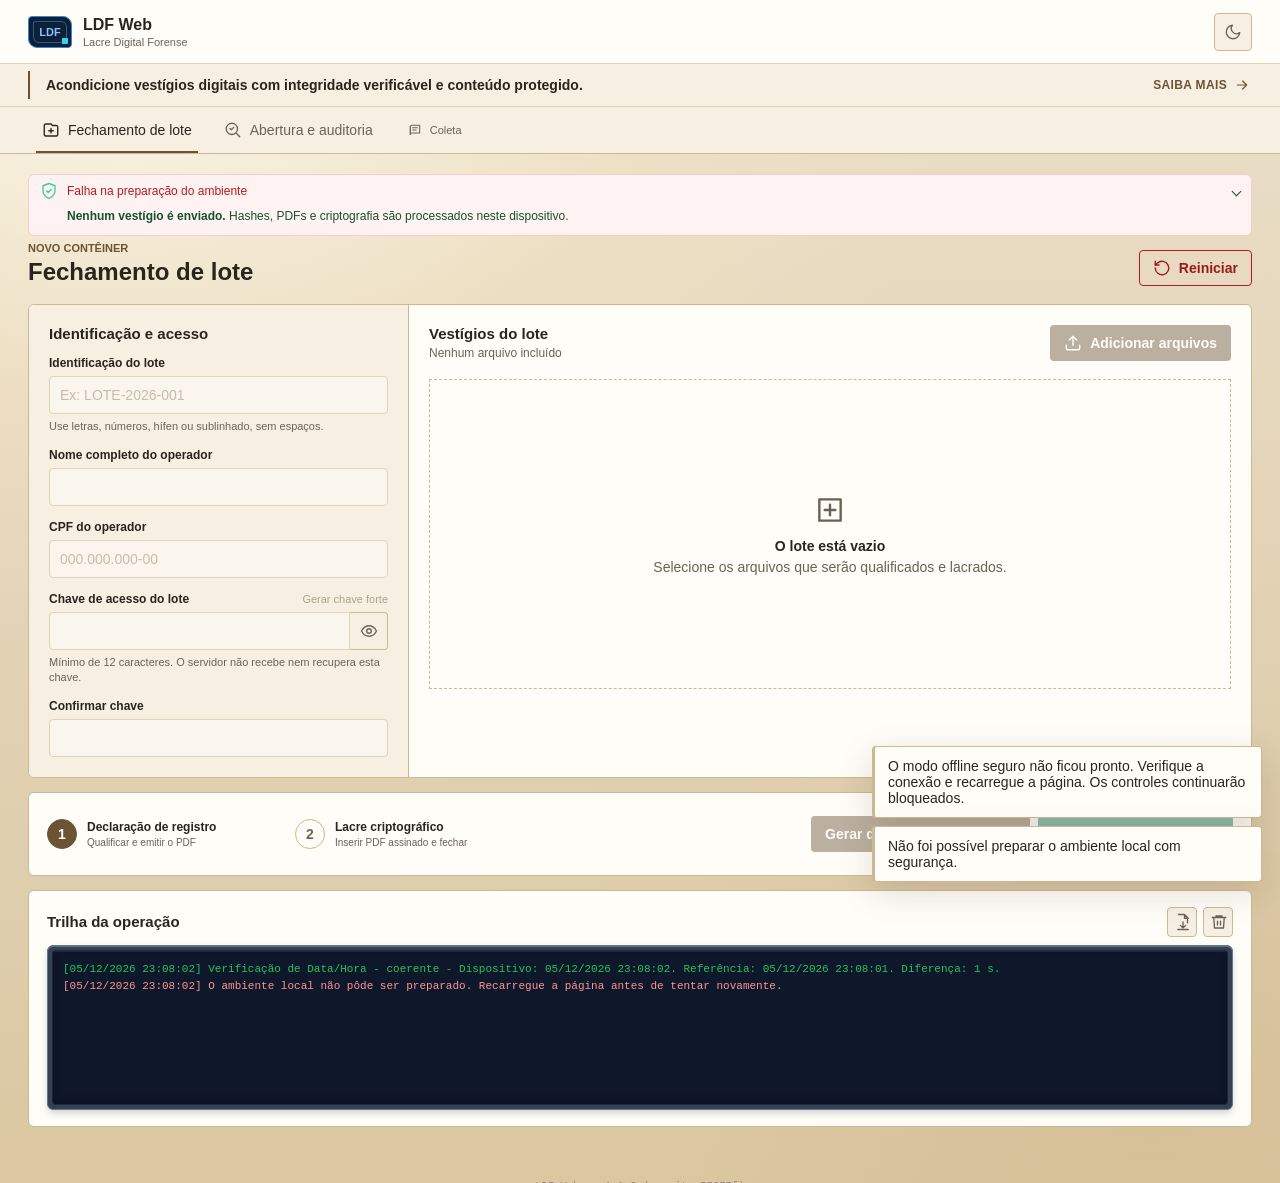
==== commit b50df5bc: "chore(release): publish Beta 1.1.0" ====
--- a/public/index.html
+++ b/public/index.html
@@ -5,11 +5,12 @@
   <meta name="viewport" content="width=device-width, initial-scale=1">
   <meta name="theme-color" content="#DAC7A1">
   <meta http-equiv="Content-Security-Policy" content="default-src 'self'; script-src 'self' 'wasm-unsafe-eval'; worker-src 'self'; style-src 'self'; img-src 'self' data:; connect-src 'self'; manifest-src 'self'; object-src 'none'; frame-src 'none'; base-uri 'none'; form-action 'none'">
+  <link rel="canonical" href="https://lacredigitalforense.seg.br/">
   <title>LDF Web - Lacre Digital Forense</title>
   <link rel="manifest" href="manifest.webmanifest">
   <link rel="icon" href="icon.svg" type="image/svg+xml">
-  <script src="theme.js?v=beta-1.0.0"></script>
-  <link rel="stylesheet" href="styles.css?v=beta-1.0.0">
+  <script src="theme.js?v=beta-1.1.0"></script>
+  <link rel="stylesheet" href="styles.css?v=beta-1.1.0">
 </head>
 <body class="operational-page page-transition">
   <header class="app-header">
@@ -158,6 +159,7 @@
           </label>
           <input id="signed-declaration" class="visually-hidden" type="file" accept="application/pdf,.pdf" disabled>
           <button id="save-container" class="button success hidden" type="button">Salvar contêiner LDF</button>
+          <button id="confirm-container-download" class="button secondary hidden" type="button">Confirmar arquivo baixado</button>
           <button id="save-shipping-receipt" class="button secondary hidden" type="button">Salvar recibo de remessa</button>
         </div>
       </section>
@@ -268,6 +270,8 @@
       <div id="guidance-root" class="guidance-root"></div>
     </section>
   </main>
+
+  <footer class="build-watermark" aria-label="Identificação da build" data-build-watermark>LDF Web · v1.1.0 (commit local)</footer>
 
   <dialog id="metadata-dialog">
     <form id="metadata-form" method="dialog" autocomplete="off">
@@ -529,24 +533,24 @@
   </dialog>
 
   <div id="toast-region" class="toast-region" aria-live="assertive"></div>
-  <script src="runtime-integrity.js?v=beta-1.0.0" defer></script>
-  <script src="operation-coordination.js?v=beta-1.0.0" defer></script>
-  <script src="pdf.js?v=beta-1.0.0" defer></script>
-  <script src="sha256.js?v=beta-1.0.0" defer></script>
-  <script src="c2pa-detector.js?v=beta-1.0.0" defer></script>
-  <script src="crypto.js?v=beta-1.0.0" defer></script>
-  <script src="file-analysis.js?v=beta-1.0.0" defer></script>
-  <script src="temporal.js?v=beta-1.0.0" defer></script>
-  <script src="guidance-content.js?v=beta-1.0.0" defer></script>
-  <script src="guidance.js?v=beta-1.0.0" defer></script>
-  <script src="validation.js?v=beta-1.0.0" defer></script>
-  <script src="app-core.js?v=beta-1.0.0" defer></script>
-  <script src="app-ui.js?v=beta-1.0.0" defer></script>
-  <script src="app-file-io.js?v=beta-1.0.0" defer></script>
-  <script src="app-lot.js?v=beta-1.0.0" defer></script>
-  <script src="app-sealing.js?v=beta-1.0.0" defer></script>
-  <script src="app-audit.js?v=beta-1.0.0" defer></script>
-  <script src="app-offline.js?v=beta-1.0.0" defer></script>
-  <script src="app.js?v=beta-1.0.0" defer></script>
+  <script src="runtime-integrity.js?v=beta-1.1.0" defer></script>
+  <script src="operation-coordination.js?v=beta-1.1.0" defer></script>
+  <script src="pdf.js?v=beta-1.1.0" defer></script>
+  <script src="sha256.js?v=beta-1.1.0" defer></script>
+  <script src="c2pa-detector.js?v=beta-1.1.0" defer></script>
+  <script src="crypto.js?v=beta-1.1.0" defer></script>
+  <script src="file-analysis.js?v=beta-1.1.0" defer></script>
+  <script src="temporal.js?v=beta-1.1.0" defer></script>
+  <script src="guidance-content.js?v=beta-1.1.0" defer></script>
+  <script src="guidance.js?v=beta-1.1.0" defer></script>
+  <script src="validation.js?v=beta-1.1.0" defer></script>
+  <script src="app-core.js?v=beta-1.1.0" defer></script>
+  <script src="app-ui.js?v=beta-1.1.0" defer></script>
+  <script src="app-file-io.js?v=beta-1.1.0" defer></script>
+  <script src="app-lot.js?v=beta-1.1.0" defer></script>
+  <script src="app-sealing.js?v=beta-1.1.0" defer></script>
+  <script src="app-audit.js?v=beta-1.1.0" defer></script>
+  <script src="app-offline.js?v=beta-1.1.0" defer></script>
+  <script src="app.js?v=beta-1.1.0" defer></script>
 </body>
 </html>
--- a/public/styles.css
+++ b/public/styles.css
@@ -42,6 +42,18 @@
   animation: none;
   transition: opacity .12s ease-in;
 }
+.build-watermark {
+  position: relative;
+  z-index: 1;
+  width: 100%;
+  padding: 13px 16px 17px;
+  color: var(--muted);
+  font: 500 10px/1.4 Consolas, "Segoe UI", monospace;
+  letter-spacing: .035em;
+  text-align: center;
+  opacity: .68;
+}
+body.about-page > .build-watermark { margin-top: -46px; padding-bottom: 28px; }
 .startup-brand-pending body.operational-page > :not(.startup-brand) { visibility: hidden; }
 .startup-brand-pending body.page-transition { animation: none; }
 .startup-brand-pending .startup-brand { visibility: visible; }
@@ -848,6 +860,12 @@
   line-height: 1.45;
 }
 .about-faq-item > p { margin: 0; padding: 0 34px 18px 0; font-size: 13px; line-height: 1.6; }
+.about-faq-answer { padding: 0 34px 18px 0; }
+.about-faq-answer > p { margin: 0 0 12px; font-size: 13px; line-height: 1.6; }
+.about-faq-answer > p:last-child { margin-bottom: 0; }
+.about-faq-answer ul { margin: 0 0 14px; padding-left: 19px; color: var(--about-copy); font-size: 13px; line-height: 1.6; }
+.about-faq-answer li + li { margin-top: 7px; }
+.about-faq-answer code { color: inherit; font-size: .94em; }
 .about-faq summary:focus-visible { outline: 2px solid var(--about-accent); outline-offset: 3px; }
 .about-faq a { color: var(--about-accent); }
 .about-document-footer {
@@ -856,11 +874,11 @@
   justify-content: space-between;
   gap: 20px;
   padding-top: 34px;
-  border-top: 1px solid var(--about-rule);
 }
 .about-document-footer p { margin: 0; font-size: 11px; letter-spacing: .04em; line-height: 1.3; }
-.about-project-meta { display: grid; gap: 2px; text-align: right; }
-.about-project-meta a { color: var(--about-accent); }
+.about-project-meta { display: grid; min-width: 0; gap: 2px; text-align: right; }
+.about-project-meta p { min-width: 0; overflow-wrap: anywhere; }
+.about-project-meta a { color: var(--about-accent); overflow-wrap: anywhere; word-break: break-word; }
 
 /*
  * Soberania Jurídica & Transparência: o tema claro usa superfícies semelhantes
@@ -1172,6 +1190,7 @@
   .about-document-footer { align-items: stretch; flex-direction: column; }
   .about-document-footer .button { width: 100%; }
   .about-project-meta { text-align: left; }
+  .about-faq-answer { padding-right: 24px; }
 }
 
 @media (max-width: 380px) {
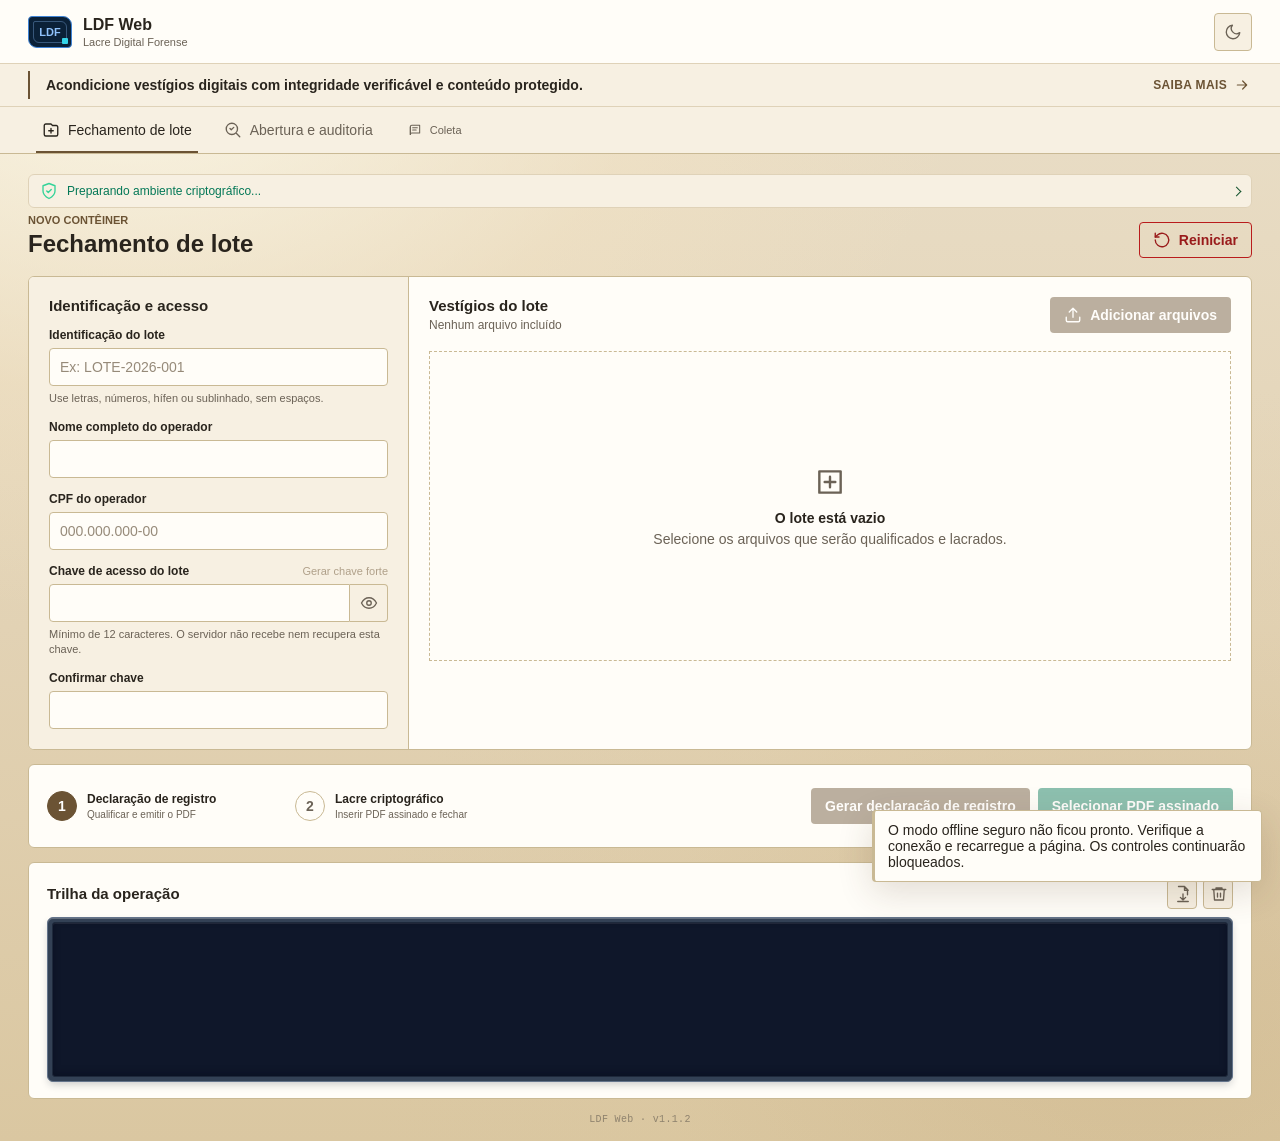
==== commit e6f0cca6: "release: publish LDF Web Beta 1.1.2" ====
--- a/public/index.html
+++ b/public/index.html
@@ -9,8 +9,8 @@
   <title>LDF Web - Lacre Digital Forense</title>
   <link rel="manifest" href="manifest.webmanifest">
   <link rel="icon" href="icon.svg" type="image/svg+xml">
-  <script src="theme.js?v=beta-1.1.0"></script>
-  <link rel="stylesheet" href="styles.css?v=beta-1.1.0">
+  <script src="theme.js?v=beta-1.1.2"></script>
+  <link rel="stylesheet" href="styles.css?v=beta-1.1.2">
 </head>
 <body class="operational-page page-transition">
   <header class="app-header">
@@ -271,7 +271,7 @@
     </section>
   </main>
 
-  <footer class="build-watermark" aria-label="Identificação da build" data-build-watermark>LDF Web · v1.1.0 (commit local)</footer>
+  <footer class="build-watermark" aria-label="Identificação da versão" data-build-watermark>LDF Web · v1.1.2</footer>
 
   <dialog id="metadata-dialog">
     <form id="metadata-form" method="dialog" autocomplete="off">
@@ -533,24 +533,24 @@
   </dialog>
 
   <div id="toast-region" class="toast-region" aria-live="assertive"></div>
-  <script src="runtime-integrity.js?v=beta-1.1.0" defer></script>
-  <script src="operation-coordination.js?v=beta-1.1.0" defer></script>
-  <script src="pdf.js?v=beta-1.1.0" defer></script>
-  <script src="sha256.js?v=beta-1.1.0" defer></script>
-  <script src="c2pa-detector.js?v=beta-1.1.0" defer></script>
-  <script src="crypto.js?v=beta-1.1.0" defer></script>
-  <script src="file-analysis.js?v=beta-1.1.0" defer></script>
-  <script src="temporal.js?v=beta-1.1.0" defer></script>
-  <script src="guidance-content.js?v=beta-1.1.0" defer></script>
-  <script src="guidance.js?v=beta-1.1.0" defer></script>
-  <script src="validation.js?v=beta-1.1.0" defer></script>
-  <script src="app-core.js?v=beta-1.1.0" defer></script>
-  <script src="app-ui.js?v=beta-1.1.0" defer></script>
-  <script src="app-file-io.js?v=beta-1.1.0" defer></script>
-  <script src="app-lot.js?v=beta-1.1.0" defer></script>
-  <script src="app-sealing.js?v=beta-1.1.0" defer></script>
-  <script src="app-audit.js?v=beta-1.1.0" defer></script>
-  <script src="app-offline.js?v=beta-1.1.0" defer></script>
-  <script src="app.js?v=beta-1.1.0" defer></script>
+  <script src="runtime-integrity.js?v=beta-1.1.2" defer></script>
+  <script src="operation-coordination.js?v=beta-1.1.2" defer></script>
+  <script src="pdf.js?v=beta-1.1.2" defer></script>
+  <script src="sha256.js?v=beta-1.1.2" defer></script>
+  <script src="c2pa-detector.js?v=beta-1.1.2" defer></script>
+  <script src="crypto.js?v=beta-1.1.2" defer></script>
+  <script src="file-analysis.js?v=beta-1.1.2" defer></script>
+  <script src="temporal.js?v=beta-1.1.2" defer></script>
+  <script src="guidance-content.js?v=beta-1.1.2" defer></script>
+  <script src="guidance.js?v=beta-1.1.2" defer></script>
+  <script src="validation.js?v=beta-1.1.2" defer></script>
+  <script src="app-core.js?v=beta-1.1.2" defer></script>
+  <script src="app-ui.js?v=beta-1.1.2" defer></script>
+  <script src="app-file-io.js?v=beta-1.1.2" defer></script>
+  <script src="app-lot.js?v=beta-1.1.2" defer></script>
+  <script src="app-sealing.js?v=beta-1.1.2" defer></script>
+  <script src="app-audit.js?v=beta-1.1.2" defer></script>
+  <script src="app-offline.js?v=beta-1.1.2" defer></script>
+  <script src="app.js?v=beta-1.1.2" defer></script>
 </body>
 </html>
--- a/public/styles.css
+++ b/public/styles.css
@@ -53,7 +53,8 @@
   text-align: center;
   opacity: .68;
 }
-body.about-page > .build-watermark { margin-top: -46px; padding-bottom: 28px; }
+body.operational-page main { padding-bottom: 14px; }
+body.operational-page > .build-watermark { padding: 0 16px 14px; }
 .startup-brand-pending body.operational-page > :not(.startup-brand) { visibility: hidden; }
 .startup-brand-pending body.page-transition { animation: none; }
 .startup-brand-pending .startup-brand { visibility: visible; }
@@ -703,12 +704,12 @@
   z-index: 1;
   max-width: none;
   min-height: calc(100vh - 64px);
-  padding: 52px 28px 72px;
+  padding: 52px 28px 14px;
 }
 .about-document {
   width: min(920px, 100%);
   margin: 0 auto;
-  padding: 68px 76px 46px;
+  padding: 68px 76px 14px;
   border: 1px solid var(--about-rule);
   border-radius: 3px;
   background-color: var(--about-paper);
@@ -873,7 +874,7 @@
   align-items: center;
   justify-content: space-between;
   gap: 20px;
-  padding-top: 34px;
+  padding-top: 14px;
 }
 .about-document-footer p { margin: 0; font-size: 11px; letter-spacing: .04em; line-height: 1.3; }
 .about-project-meta { display: grid; min-width: 0; gap: 2px; text-align: right; }
@@ -1108,8 +1109,8 @@
   .workflow-band { grid-template-columns: 1fr 1fr; }
   .workflow-actions { grid-column: 1 / -1; justify-content: stretch; }
   .workflow-actions .button { flex: 1; }
-  .about-main { padding: 38px 18px 56px; }
-  .about-document { padding: 54px 52px 40px; }
+  .about-main { padding: 38px 18px 14px; }
+  .about-document { padding: 54px 52px 14px; }
   #metadata-dialog .qualification-layout { grid-template-columns: 1fr; }
   #metadata-dialog .qualification-aside { border-top: 1px solid var(--qualification-line-soft); border-left: 0; }
 }
@@ -1175,8 +1176,8 @@
   .guidance-support-item + .guidance-support-item { padding-left: 0; border-top: 1px solid var(--border); border-left: 0; }
   .guidance-footer-action { align-items: stretch; flex-direction: column; }
   .guidance-footer-action .button { width: 100%; }
-  .about-main { padding: 20px 12px 36px; }
-  .about-document { padding: 37px 22px 30px; border-radius: 2px; }
+  .about-main { padding: 20px 12px 14px; }
+  .about-document { padding: 37px 22px 14px; border-radius: 2px; }
   .about-hero { padding-bottom: 30px; }
   .about-hero h1 { font-size: 32px; }
   .about-document .about-lead { font-size: 17px; }
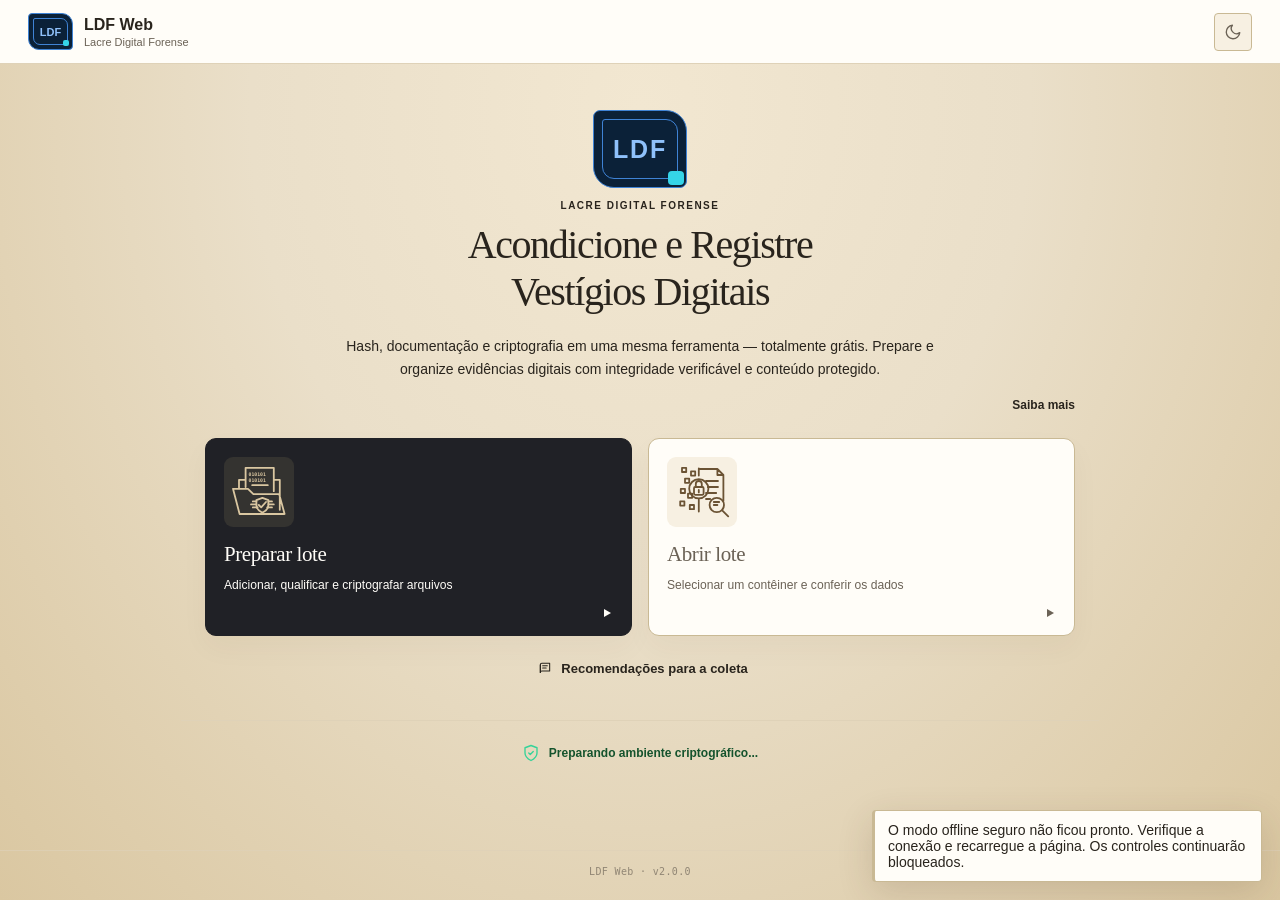
==== commit 6d9f9665: "chore(release): prepare LDF Web v2.0.0" ====
--- a/public/index.html
+++ b/public/index.html
@@ -9,10 +9,10 @@
   <title>LDF Web - Lacre Digital Forense</title>
   <link rel="manifest" href="manifest.webmanifest">
   <link rel="icon" href="icon.svg" type="image/svg+xml">
-  <script src="theme.js?v=beta-1.1.2"></script>
-  <link rel="stylesheet" href="styles.css?v=beta-1.1.2">
+  <script src="theme.js?v=beta-2.0.0"></script>
+  <link rel="stylesheet" href="styles.css?v=beta-2.0.0">
 </head>
-<body class="operational-page page-transition">
+<body class="operational-page page-transition" data-view="home">
   <header class="app-header">
     <div class="brand">
       <span class="brand-mark" aria-hidden="true">LDF</span>
@@ -21,7 +21,7 @@
         <span>Lacre Digital Forense</span>
       </div>
     </div>
-    <div class="header-actions">
+    <div class="header-actions"><button id="back-home" class="about-back-link" type="button" hidden><svg aria-hidden="true" viewBox="0 0 24 24"><path d="M19 12H5M11 18l-6-6 6-6"/></svg><span>Voltar ao início</span></button>
       <button id="theme-toggle" class="icon-button theme-toggle" type="button" title="Usar tema escuro" aria-label="Usar tema escuro">
         <svg data-theme-icon="dark" aria-hidden="true" viewBox="0 0 24 24"><path d="M21 12.8A9 9 0 1 1 11.2 3 7 7 0 0 0 21 12.8Z"/></svg>
         <svg data-theme-icon="light" aria-hidden="true" viewBox="0 0 24 24" hidden><circle cx="12" cy="12" r="4"/><path d="M12 2v2M12 20v2M4.9 4.9l1.4 1.4M17.7 17.7l1.4 1.4M2 12h2M20 12h2M4.9 19.1l1.4-1.4M17.7 6.3l1.4-1.4"/></svg>
@@ -29,32 +29,18 @@
     </div>
   </header>
 
-  <section class="intro-callout" aria-labelledby="intro-callout-title">
-    <div class="intro-callout-inner">
-      <p id="intro-callout-title">Acondicione vestígios digitais com integridade verificável e conteúdo protegido.</p>
-      <a class="intro-learn-more" href="sobre.html" data-page-transition>
-        Saiba mais
-        <svg aria-hidden="true" viewBox="0 0 24 24"><path d="M5 12h14M13 6l6 6-6 6"/></svg>
-      </a>
-    </div>
-  </section>
-
-  <nav class="mode-tabs" aria-label="Módulos do sistema">
-    <button class="tab-button active" type="button" data-tab="create" aria-selected="true">
-      <svg aria-hidden="true" viewBox="0 0 24 24"><path d="M21 8a2 2 0 0 0-2-2h-5l-2-2H5a2 2 0 0 0-2 2v12a2 2 0 0 0 2 2h14a2 2 0 0 0 2-2Z"/><path d="M12 10v6M9 13h6"/></svg>
-      Fechamento de lote
-    </button>
-    <button class="tab-button" type="button" data-tab="audit" aria-selected="false">
-      <svg aria-hidden="true" viewBox="0 0 24 24"><path d="m21 21-4.3-4.3M10.5 18a7.5 7.5 0 1 1 0-15 7.5 7.5 0 0 1 0 15Z"/><path d="m8 10 1.7 1.7L13 8.5"/></svg>
-      Abertura e auditoria
-    </button>
-    <button class="tab-button support-tab" type="button" data-tab="guidance" aria-selected="false" aria-label="Coleta" title="Coleta">
-      <svg aria-hidden="true" viewBox="0 0 24 24"><path d="M4 19.5A2.5 2.5 0 0 1 6.5 17H20V4H6.5A2.5 2.5 0 0 0 4 6.5Z"/><path d="M4 6.5v13M8 8h8M8 12h6"/></svg>
-      Coleta
-    </button>
-  </nav>
-
   <main>
+    <section id="home-panel" class="tab-panel active home" aria-labelledby="home-title">
+      <div class="home-brand"><span class="brand-mark" aria-hidden="true">LDF</span><p class="eyebrow">Lacre Digital Forense</p></div>
+      <h1 id="home-title" tabindex="-1">Acondicione e Registre<br>Vestígios Digitais</h1>
+      <p class="home-lead">Hash, documentação e criptografia em uma mesma ferramenta — totalmente grátis. Prepare e organize evidências digitais com integridade verificável e conteúdo protegido.</p>
+      <div class="home-about-row"><a class="intro-learn-more" href="sobre.html">Saiba mais</a></div>
+      <div class="choices">
+    <button type="button" class="choice primary tab-button" data-tab="create"><span class="choice-icon"><svg  aria-hidden="true" viewBox="0 0 96 96" stroke-width="3" fill="none"><path d="M15 43V28h11M73 28h10v50M26 40V8h47v39M37 37h26M5 43h25l9 9h43l9 33H16Z"/><g fill="currentColor" stroke="none" font-family="monospace" font-size="8" font-weight="700"><text x="31" y="21">010101</text><text x="31" y="32">010101</text></g><path d="m54 58 10 4v8c0 6-4 10-10 13-6-3-10-7-10-13v-8Z"/><path d="m48 70 4 4 8-9M38 64h6m-9 5h9m-6 5h8M64 64h6m-6 5h9m-11 5h8"/></svg></span><span class="choice-copy"><strong>Preparar lote</strong><small>Adicionar, qualificar e criptografar arquivos</small></span><span class="arrow card-arrow" aria-hidden="true"></span></button>
+    <button type="button" class="choice tab-button" data-tab="audit"><span class="choice-icon"><svg  aria-hidden="true" viewBox="0 0 96 96" stroke-width="3" fill="none"><path d="M43 10h31l10 10v43M74 10v10h10M43 9v12M43 61v20M55 30h20M58 40h17M55 50h17M55 60h7"/><rect x="15" y="8" width="7" height="7"/><rect x="30" y="14" width="7" height="7"/><rect x="20" y="26" width="7" height="7"/><rect x="13" y="43" width="7" height="7"/><rect x="25" y="51" width="7" height="7"/><rect x="12" y="64" width="7" height="7"/><rect x="28" y="70" width="7" height="7"/><circle cx="43" cy="43" r="16"/><rect x="35" y="40" width="16" height="13" rx="2"/><path d="M38 40v-5a5 5 0 0 1 10 0v5M43 45v4"/><circle cx="73" cy="70" r="12"/><path d="m82 79 10 10M68 65h9m-9 5h6"/></svg></span><span class="choice-copy"><strong>Abrir lote</strong><small>Selecionar um contêiner e conferir os dados</small></span><span class="arrow card-arrow" aria-hidden="true"></span></button>
+      </div>
+      <div class="home-links"><button class="button ghost tab-button support-tab" type="button" data-tab="guidance" aria-label="Recomendações para a coleta"><svg aria-hidden="true" viewBox="0 0 24 24"><path d="M4 19.5A2.5 2.5 0 0 1 6.5 17H20V4H6.5A2.5 2.5 0 0 0 4 6.5Z"/><path d="M4 6.5v13M8 8h8M8 12h6"/></svg>Recomendações para a coleta</button></div>
+      <div id="home-environment-slot" class="home-status">
     <div class="privacy-strip" role="status">
       <details id="environment-disclosure">
         <summary>
@@ -64,8 +50,12 @@
         <div class="environment-detail"><strong>Nenhum vestígio é enviado.</strong> Hashes, PDFs e criptografia são processados neste dispositivo.</div>
       </details>
     </div>
-
-    <section id="create-panel" class="tab-panel active" aria-labelledby="create-title">
+        <section id="home-temporal-preflight" class="temporal-preflight pending hidden" role="status" aria-live="polite" aria-labelledby="home-temporal-preflight-title"><details><summary class="temporal-preflight-heading"><h2 id="home-temporal-preflight-title">Verificação de Data/Hora</h2><strong id="home-temporal-preflight-status">EM ANDAMENTO</strong></summary><p id="home-temporal-preflight-detail">Comparando o horário deste dispositivo com a referência da própria origem.</p></details></section>
+      </div>
+      <p id="home-draft" hidden>Uma preparação está em andamento. Preparar lote retoma o ponto atual.</p>
+    </section>
+
+    <section id="create-panel" class="tab-panel" hidden aria-labelledby="create-title">
       <section id="temporal-preflight" class="temporal-preflight pending hidden" role="status" aria-live="polite" aria-labelledby="temporal-preflight-title">
         <details id="temporal-disclosure">
           <summary class="temporal-preflight-heading">
@@ -79,7 +69,7 @@
       <div class="section-heading">
         <div>
           <p class="eyebrow">Novo contêiner</p>
-          <h1 id="create-title">Fechamento de lote</h1>
+          <h1 id="create-title" tabindex="-1">Preparar lote</h1>
         </div>
         <button id="reset-operation" class="button danger ghost" type="button">
           <svg aria-hidden="true" viewBox="0 0 24 24"><path d="M3 12a9 9 0 1 0 3-6.7L3 8"/><path d="M3 3v5h5"/></svg>
@@ -87,42 +77,15 @@
         </button>
       </div>
 
-      <div class="workspace-grid">
-        <form id="lot-form" class="form-panel" autocomplete="off" novalidate>
-          <h2>Identificação e acesso</h2>
-          <div class="field">
-            <label for="lot-code">Identificação do lote</label>
-            <input id="lot-code" autocomplete="off" maxlength="60" placeholder="Ex: LOTE-2026-001" required>
-            <small>Use letras, números, hífen ou sublinhado, sem espaços.</small>
-          </div>
-          <div class="field">
-            <label for="operator-name">Nome completo do operador</label>
-            <input id="operator-name" autocomplete="off" maxlength="120" required>
-          </div>
-          <div class="field">
-            <label for="operator-cpf">CPF do operador</label>
-            <input id="operator-cpf" inputmode="numeric" autocomplete="off" maxlength="14" placeholder="000.000.000-00" required>
-          </div>
-          <div class="field">
-            <div class="label-row">
-              <label for="lot-secret">Chave de acesso do lote</label>
-              <button id="generate-secret" class="text-command" type="button" disabled>Gerar chave forte</button>
-            </div>
-            <div class="input-action">
-              <input id="lot-secret" type="password" autocomplete="off" minlength="12" maxlength="256" autocapitalize="none" spellcheck="false" data-1p-ignore="true" data-lpignore="true" required>
-              <button class="icon-button toggle-secret" type="button" data-target="lot-secret" title="Mostrar ou ocultar chave" aria-label="Mostrar ou ocultar chave">
-                <svg aria-hidden="true" viewBox="0 0 24 24"><path d="M2 12s3.5-7 10-7 10 7 10 7-3.5 7-10 7S2 12 2 12Z"/><circle cx="12" cy="12" r="3"/></svg>
-              </button>
-            </div>
-            <small id="lot-secret-help">Mínimo de 12 caracteres. O servidor não recebe nem recupera esta chave.</small>
-          </div>
-          <div class="field">
-            <label for="lot-secret-confirm">Confirmar chave</label>
-            <input id="lot-secret-confirm" type="password" autocomplete="off" minlength="12" maxlength="256" autocapitalize="none" spellcheck="false" data-1p-ignore="true" data-lpignore="true" required>
-          </div>
-        </form>
-
-        <section class="evidence-panel" aria-labelledby="evidence-title">
+      <nav class="step-rail" aria-label="Etapas da preparação">
+        <button id="step-one" class="step current" type="button" data-stage="1" aria-current="step"><b>1</b><span>Adicionar e Qualificar</span></button>
+        <button id="step-two" class="step" type="button" data-stage="2" disabled><b>2</b><span>Emitir documento</span></button>
+        <button class="step" type="button" data-stage="3" disabled><b>3</b><span>Inserir documento assinado</span></button>
+        <button class="step" type="button" data-stage="4" disabled><b>4</b><span>Fechar lacre criptografado</span></button>
+      </nav>
+      <section class="stage-panel" data-stage-panel="1" aria-labelledby="stage-one-title">
+        <div id="first-file" class="center-stage"><div><span class="large-icon" aria-hidden="true"><svg viewBox="0 0 24 24"><path d="M12 4v16M4 12h16"/></svg></span><h2 id="stage-one-title" tabindex="-1">Adicione o primeiro arquivo</h2><p>Adicione os vestígios e qualifique-os</p><button id="add-first-file" class="button primary" type="button" disabled>Adicionar arquivos</button></div></div>
+        <section id="evidence-panel" class="evidence-panel" hidden aria-labelledby="evidence-title">
           <div class="panel-heading">
             <div>
               <h2 id="evidence-title">Vestígios do lote</h2>
@@ -140,29 +103,29 @@
             <span>Selecione os arquivos que serão qualificados e lacrados.</span>
           </div>
           <div id="evidence-list" class="evidence-list" aria-live="polite"></div>
+          <div class="next-box"><div><strong>Próxima etapa: Emitir documento</strong><p id="qualification-status" aria-live="polite"></p></div><button class="button primary" type="button" data-next-stage="2" disabled>Continuar</button></div>
         </section>
-      </div>
-
-      <section class="workflow-band">
-        <div class="step current" id="step-one">
-          <span>1</span>
-          <div><strong>Declaração de registro</strong><small>Qualificar e emitir o PDF</small></div>
-        </div>
-        <div class="step" id="step-two">
-          <span>2</span>
-          <div><strong>Lacre criptográfico</strong><small>Inserir PDF assinado e fechar</small></div>
-        </div>
-        <div class="workflow-actions">
-          <button id="generate-declaration" class="button primary" type="button" disabled>Gerar declaração de registro</button>
-          <label id="signed-label" class="button success disabled" for="signed-declaration">
-            Selecionar PDF assinado
-          </label>
-          <input id="signed-declaration" class="visually-hidden" type="file" accept="application/pdf,.pdf" disabled>
-          <button id="save-container" class="button success hidden" type="button">Salvar contêiner LDF</button>
-          <button id="confirm-container-download" class="button secondary hidden" type="button">Confirmar arquivo baixado</button>
-          <button id="save-shipping-receipt" class="button secondary hidden" type="button">Salvar recibo de remessa</button>
-        </div>
-      </section>
+      </section>
+      <section class="stage-panel center-stage" data-stage-panel="2" aria-labelledby="stage-two-title" hidden><div>
+        <p class="eyebrow">Etapa 2 de 4</p><h2 id="stage-two-title" tabindex="-1">Emitir documento</h2><p>Declaração de Registro</p>
+        <p id="declaration-status" role="status"></p><button id="emit-document" class="button primary" type="button" disabled>Gerar declaração de registro</button>
+        <div class="action-row"><button class="button secondary" type="button" data-next-stage="1">Revisar vestígios</button><button class="button primary" type="button" data-next-stage="3" disabled>Continuar para assinatura</button></div>
+        <p>Após a emissão, os dados do lote permanecem bloqueados; para alterá-los, reinicie a operação.</p>
+      </div></section>
+      <section class="stage-panel center-stage" data-stage-panel="3" aria-labelledby="stage-three-title" hidden><div>
+        <p class="eyebrow">Etapa 3 de 4</p><h2 id="stage-three-title" tabindex="-1">Inserir documento assinado</h2><p>Revise a Declaração de Registro, assine externamente e selecione o PDF para prosseguir.</p>
+        <label id="signed-label" class="button primary disabled" for="signed-declaration" tabindex="0">Selecionar ou substituir PDF assinado</label>
+        <input id="signed-declaration" class="visually-hidden" type="file" accept="application/pdf,.pdf" disabled>
+        <div id="signed-selection" hidden><strong id="signed-file-name"></strong><small id="signed-file-hash"></small></div>
+        <details id="signed-checks" hidden><summary>Conferências técnicas da declaração</summary><p id="signed-check-results"></p><p>Indícios técnicos não validam assinatura, autoria ou conteúdo.</p></details>
+        <button class="button primary" type="button" data-next-stage="4" disabled>Continuar para fechamento</button>
+      </div></section>
+      <section class="stage-panel center-stage" data-stage-panel="4" aria-labelledby="stage-four-title" hidden><div>
+        <p class="eyebrow">Etapa 4 de 4</p><h2 id="stage-four-title" tabindex="-1">Fechar lacre criptografado</h2><p>Confira o resumo e escolha onde salvar o contêiner LDF.</p>
+        <dl class="seal-summary"><div><dt>Vestígios</dt><dd id="seal-count">0</dd></div><div><dt>Declaração assinada</dt><dd id="seal-document">Nenhum documento selecionado</dd></div></dl>
+        <p id="closing-status" role="status" aria-live="polite"></p><button id="begin-sealing" class="button primary" type="button" disabled>Fechar lacre criptografado</button>
+        <div class="action-row"><button id="save-container" class="button success hidden" type="button">Salvar contêiner LDF</button><button id="confirm-container-download" class="button secondary hidden" type="button">Confirmar arquivo baixado</button><button id="save-shipping-receipt" class="button secondary hidden" type="button">Salvar recibo de remessa</button></div>
+      </div></section>
 
       <section class="activity-panel">
         <div class="panel-heading">
@@ -184,7 +147,7 @@
       </section>
     </section>
 
-    <section id="audit-panel" class="tab-panel" aria-labelledby="audit-title">
+    <section id="audit-panel" class="tab-panel" hidden aria-labelledby="audit-title">
       <section id="audit-temporal-preflight" class="temporal-preflight pending hidden" role="status" aria-live="polite" aria-labelledby="audit-temporal-preflight-title">
         <details id="audit-temporal-disclosure">
           <summary class="temporal-preflight-heading">
@@ -196,22 +159,64 @@
       </section>
 
       <div class="section-heading">
-        <div><p class="eyebrow">Contêiner recebido</p><h1 id="audit-title">Abertura e auditoria</h1></div>
+        <div><h1 id="audit-title">Abertura e conferência</h1></div>
         <button id="reset-audit" class="button danger ghost" type="button">
           <svg aria-hidden="true" viewBox="0 0 24 24"><path d="M3 12a9 9 0 1 0 3-6.7L3 8"/><path d="M3 3v5h5"/></svg>
           Reiniciar
         </button>
       </div>
-      <div class="audit-grid">
-        <form id="audit-form" class="form-panel" autocomplete="off" novalidate>
-          <h2>Dados do recebimento</h2>
-          <div class="field">
-            <label for="container-input">Contêiner LDF Web</label>
-            <input id="container-input" type="file" accept=".ldf" required disabled>
-          </div>
+      <ol class="audit-steps" aria-label="Etapas de abertura"><li data-audit-step="1" aria-current="step"><b>1</b><span>Selecionar contêiner</span></li><li data-audit-step="2"><b>2</b><span>Informar dados para o recebimento</span></li></ol>
+      <section class="stage-panel audit-selection-panel" aria-label="Seleção do contêiner">
+        <div id="audit-first" class="center-stage"><div><span class="large-icon" aria-hidden="true"><svg viewBox="0 0 24 24"><path d="M3 7h6l2 2h10v13H3zM6 4h10v3"/></svg></span><h2 id="audit-selection-title" tabindex="-1">Selecione um contêiner LDF</h2><button id="select-container" class="button primary" type="button" disabled>Selecionar contêiner</button></div></div>
+        <div id="audit-selected" hidden><h2>Contêiner recebido</h2><div class="signed-selection"><span class="signed-file-icon" aria-hidden="true"><svg  aria-hidden="true" viewBox="0 0 96 96" stroke-width="3" fill="none"><path d="M10 24V14a5 5 0 0 1 5-5h12l10 10h39a5 5 0 0 1 5 5v12M10 24v40a5 5 0 0 0 5 5h37M34 19h42M38 30l10 16m-17 1 16 9m-23 4 24 5"/><circle cx="36" cy="27" r="4"/><circle cx="28" cy="45" r="4"/><circle cx="20" cy="60" r="4"/><path d="M67 37c-6 0-14 3-22 7v19c0 11 9 20 22 27 13-7 22-16 22-27V44c-8-4-16-7-22-7Z"/><path d="M67 44c-4 0-10 2-16 5v14c0 8 6 15 16 21 10-6 16-13 16-21V49c-6-3-12-5-16-5Z"/><path d="m56 63 8 8 15-16"/></svg></span><div><strong id="selected-container-name">Nenhum contêiner selecionado</strong></div><button id="replace-container" class="quiet" type="button" disabled>Substituir contêiner</button></div><button id="open-receipt" class="button primary" type="button" disabled>Abrir lote</button></div>
+        <input id="container-input" class="visually-hidden" aria-label="Contêiner recebido" type="file" accept=".ldf" disabled>
+      </section>
+        <section id="audit-results" class="audit-results" hidden aria-labelledby="results-title">
+          <div class="panel-heading"><div><h2 id="results-title">Resultado da conferência</h2><p id="audit-summary">Aguardando um contêiner</p></div></div>
+          <div id="audit-progress" class="activity-indicator hidden" role="status" aria-live="polite">
+            <span class="activity-label">Conferindo o contêiner...</span>
+            <div class="activity-track" aria-hidden="true"><span></span></div>
+          </div>
+          <div id="audit-empty" class="empty-state compact">
+            <svg aria-hidden="true" viewBox="0 0 24 24"><path d="M9 11l3 3L22 4"/><path d="M21 12v7a2 2 0 0 1-2 2H5a2 2 0 0 1-2-2V5a2 2 0 0 1 2-2h11"/></svg>
+            <strong>Nenhuma auditoria executada</strong>
+            <span>Os hashes serão recalculados após a abertura.</span>
+          </div>
+          <div id="audit-content" class="audit-content hidden"></div>
+        </section>
+    </section>
+
+    <section id="guidance-panel" class="tab-panel" hidden aria-labelledby="guidance-title">
+      <div class="section-heading guidance-heading">
+        <div>
+          <p class="eyebrow">Apoio educativo</p>
+          <h1 id="guidance-title">Preservação e coleta digital</h1>
+          <p class="guidance-heading-copy">Recomendações gerais para reduzir alterações, documentar o contexto e procurar apoio adequado.</p>
+        </div>
+      </div>
+      <div class="guidance-intro-strip">
+        <svg aria-hidden="true" viewBox="0 0 24 24"><path d="M12 22s8-4 8-10V5l-8-3-8 3v7c0 6 8 10 8 10Z"/><path d="M12 8v4M12 16h.01"/></svg>
+        <div>
+          <strong>Este módulo é informativo.</strong>
+          <span>Ele não acessa contas, arquivos ou equipamentos e não substitui procedimento pericial, orientação jurídica ou norma institucional.</span>
+        </div>
+      </div>
+      <div id="guidance-root" class="guidance-root"></div>
+    </section>
+    <section id="about-panel" class="tab-panel about-session-page" hidden aria-label="Sobre o LDF Web"><div id="about-session-content" class="about-main"></div></section>
+  </main>
+
+  <footer class="build-watermark" aria-label="Identificação da versão" data-build-watermark>LDF Web · v2.0.0</footer>
+
+  <template id="audit-signature-note">          <aside class="signature-validation-note compact" aria-label="Recomendação para validação de assinatura eletrônica">
+            <svg aria-hidden="true" viewBox="0 0 24 24"><path d="M12 3 2.8 7.2v5.7c0 4.5 3.9 7.2 9.2 8.6 5.3-1.4 9.2-4.1 9.2-8.6V7.2L12 3Z"/><path d="m8.5 12 2.2 2.2 4.8-5"/></svg>
+            <p><strong>É imprescindível</strong> validar a assinatura eletrônica das Declarações no serviço VALIDAR do Governo Federal: <a href="https://validar.iti.gov.br/" target="_blank" rel="noopener noreferrer">https://validar.iti.gov.br/</a>. O LDF Web apenas detecta marcadores técnicos no PDF e não substitui essa validação.</p>
+          </aside>
+</template>
+  <dialog id="audit-receipt-dialog" aria-labelledby="audit-receipt-title"><form id="audit-form" class="form-panel" autocomplete="off" novalidate><div class="dialog-heading"><h2 id="audit-receipt-title">Dados do recebimento</h2><button id="close-receipt" class="icon-button" type="button" aria-label="Fechar dados do recebimento">×</button></div><p id="receipt-container-name"></p>
           <div class="field">
             <label for="receiver-name">Nome completo do recebedor</label>
-            <input id="receiver-name" autocomplete="off" maxlength="120" required>
+            <textarea id="receiver-name" class="scrollable-text-field" rows="1" wrap="soft" autocomplete="off" maxlength="120" required></textarea>
           </div>
           <div class="field">
             <label for="receiver-cpf">CPF do recebedor</label>
@@ -226,52 +231,291 @@
               </button>
             </div>
           </div>
-          <aside class="signature-validation-note compact" aria-label="Recomendação para validação de assinatura eletrônica">
-            <svg aria-hidden="true" viewBox="0 0 24 24"><path d="M12 3 2.8 7.2v5.7c0 4.5 3.9 7.2 9.2 8.6 5.3-1.4 9.2-4.1 9.2-8.6V7.2L12 3Z"/><path d="m8.5 12 2.2 2.2 4.8-5"/></svg>
-            <p><strong>É imprescindível</strong> validar a assinatura eletrônica das Declarações no serviço VALIDAR do Governo Federal: <a href="https://validar.iti.gov.br/" target="_blank" rel="noopener noreferrer">https://validar.iti.gov.br/</a>. O LDF Web apenas detecta marcadores técnicos no PDF e não substitui essa validação.</p>
-          </aside>
-          <button id="open-container" class="button primary full" type="submit" disabled>
+<div class="dialog-actions"><button id="cancel-receipt" class="button secondary" type="button">Cancelar</button>          <button id="open-container" class="button primary" type="submit" disabled>
             <svg aria-hidden="true" viewBox="0 0 24 24"><path d="M3 7h6l2 2h10v10H3z"/><path d="M12 12v5M9.5 14.5 12 12l2.5 2.5"/></svg>
             Abrir e conferir lote
           </button>
-        </form>
-
-        <section class="audit-results" aria-labelledby="results-title">
-          <div class="panel-heading"><div><h2 id="results-title">Resultado da conferência</h2><p id="audit-summary">Aguardando um contêiner</p></div></div>
-          <div id="audit-progress" class="activity-indicator hidden" role="status" aria-live="polite">
-            <span class="activity-label">Conferindo o contêiner...</span>
-            <div class="activity-track" aria-hidden="true"><span></span></div>
-          </div>
-          <div id="audit-empty" class="empty-state compact">
-            <svg aria-hidden="true" viewBox="0 0 24 24"><path d="M9 11l3 3L22 4"/><path d="M21 12v7a2 2 0 0 1-2 2H5a2 2 0 0 1-2-2V5a2 2 0 0 1 2-2h11"/></svg>
-            <strong>Nenhuma auditoria executada</strong>
-            <span>Os hashes serão recalculados após a abertura.</span>
-          </div>
-          <div id="audit-content" class="audit-content hidden"></div>
-        </section>
-      </div>
-    </section>
-
-    <section id="guidance-panel" class="tab-panel" aria-labelledby="guidance-title">
-      <div class="section-heading guidance-heading">
-        <div>
-          <p class="eyebrow">Apoio educativo</p>
-          <h1 id="guidance-title">Preservação e coleta digital</h1>
-          <p class="guidance-heading-copy">Recomendações gerais para reduzir alterações, documentar o contexto e procurar apoio adequado.</p>
-        </div>
-      </div>
-      <div class="guidance-intro-strip">
-        <svg aria-hidden="true" viewBox="0 0 24 24"><path d="M12 22s8-4 8-10V5l-8-3-8 3v7c0 6 8 10 8 10Z"/><path d="M12 8v4M12 16h.01"/></svg>
-        <div>
-          <strong>Este módulo é informativo.</strong>
-          <span>Ele não acessa contas, arquivos ou equipamentos e não substitui procedimento pericial, orientação jurídica ou norma institucional.</span>
-        </div>
-      </div>
-      <div id="guidance-root" class="guidance-root"></div>
-    </section>
-  </main>
-
-  <footer class="build-watermark" aria-label="Identificação da versão" data-build-watermark>LDF Web · v1.1.2</footer>
+</div></form></dialog>
+  <dialog id="declarant-dialog" aria-labelledby="declarant-title"><form id="lot-form" class="form-panel" autocomplete="off" novalidate><div class="dialog-heading"><h2 id="declarant-title">Dados da declaração</h2><button id="close-declaration" class="icon-button" type="button" aria-label="Fechar dados da declaração">×</button></div>
+          <div class="field">
+            <label for="lot-code">Identificação do lote</label>
+            <textarea id="lot-code" class="scrollable-text-field" rows="1" wrap="soft" autocomplete="off" maxlength="60" placeholder="Ex: LOTE-2026-001" required></textarea>
+            <small>Use letras, números, hífen ou sublinhado, sem espaços.</small>
+          </div>
+          <div class="field">
+            <label for="operator-name">Nome completo do operador</label>
+            <textarea id="operator-name" class="scrollable-text-field" rows="1" wrap="soft" autocomplete="off" maxlength="120" required></textarea>
+          </div>
+          <div class="field">
+            <label for="operator-cpf">CPF do operador</label>
+            <input id="operator-cpf" inputmode="numeric" autocomplete="off" maxlength="14" placeholder="000.000.000-00" required>
+          </div>
+<div class="dialog-actions"><button id="cancel-declaration" class="button secondary" type="button">Cancelar</button><button id="generate-declaration" class="button primary" type="submit" disabled>Gerar declaração de registro</button></div></form></dialog>
+  <dialog id="seal-dialog" aria-labelledby="seal-dialog-title"><form id="seal-form" class="form-panel" autocomplete="off" novalidate><div class="dialog-heading"><h2 id="seal-dialog-title">Chave de acesso do lote</h2><button id="close-seal" class="icon-button" type="button" aria-label="Fechar janela da chave">×</button></div>
+          <div class="field">
+            <div class="label-row">
+              <label for="lot-secret">Chave de acesso do lote</label>
+              <button id="generate-secret" class="text-command" type="button" disabled>Gerar chave forte</button>
+            </div>
+            <div class="input-action">
+              <input id="lot-secret" type="password" autocomplete="off" minlength="12" maxlength="256" autocapitalize="none" spellcheck="false" data-1p-ignore="true" data-lpignore="true" required>
+              <button class="icon-button toggle-secret" type="button" data-target="lot-secret" title="Mostrar ou ocultar chave" aria-label="Mostrar ou ocultar chave">
+                <svg aria-hidden="true" viewBox="0 0 24 24"><path d="M2 12s3.5-7 10-7 10 7 10 7-3.5 7-10 7S2 12 2 12Z"/><circle cx="12" cy="12" r="3"/></svg>
+              </button>
+            </div>
+            <small id="lot-secret-help">O servidor não recebe nem recupera esta chave. Insira uma senha no mínimo com 12 caracteres.</small>
+          </div>
+          <div class="field">
+            <label for="lot-secret-confirm">Confirmar chave</label>
+            <input id="lot-secret-confirm" type="password" autocomplete="off" minlength="12" maxlength="256" autocapitalize="none" spellcheck="false" data-1p-ignore="true" data-lpignore="true" required>
+          </div>
+<div class="dialog-actions"><button id="cancel-seal" class="button secondary" type="button">Cancelar</button><button id="finish-seal" class="button primary" type="submit">Preparar fechamento</button></div></form></dialog>
+
+  <!-- BEGIN GENERATED ABOUT CONTENT -->
+  <template id="about-content-template">
+<article class="about-document">
+      <header class="about-hero">
+        <p class="about-kicker">Apresentação da ferramenta</p>
+        <h1>LDF Web <span>— Lacre Digital Forense</span></h1>
+        <p class="about-lead">
+          O LDF Web é uma ferramenta gratuita, local-first e com código-fonte disponível
+          para inspeção, destinada a acondicionar, documentar e proteger vestígios digitais.
+        </p>
+        <p>
+          Ele reúne arquivos, contexto da coleta, documentos e hashes em um único
+          contêiner criptografado. O processamento ocorre no dispositivo do operador,
+          sem upload dos vestígios.
+        </p>
+        <p>
+          Seu objetivo é padronizar a preparação de vestígios digitais para transferência,
+          mantendo o conteúdo protegido e permitindo a verificação da integridade, em
+          apoio à documentação da cadeia de custódia.
+        </p>
+      </header>
+
+      <section id="como-funciona" class="about-section" aria-labelledby="como-funciona-title">
+        <div class="about-section-heading">
+          <span>01</span>
+          <div>
+            <p>Fluxo operacional</p>
+            <h2 id="como-funciona-title">Como funciona</h2>
+          </div>
+        </div>
+        <p>O procedimento é realizado em etapas simples:</p>
+        <ol class="about-steps">
+          <li><span>1</span><div><strong>Incluir</strong><p>Selecione os arquivos que serão acondicionados.</p></div></li>
+          <li><span>2</span><div><strong>Qualificar</strong><p>Registre a origem, a forma de obtenção e os responsáveis.</p></div></li>
+          <li><span>3</span><div><strong>Fixar a integridade</strong><p>Calcule o hash SHA-256 de cada vestígio.</p></div></li>
+          <li><span>4</span><div><strong>Declarar</strong><p>Revise e assine a Declaração de Registro.</p></div></li>
+          <li><span>5</span><div><strong>Lacrar</strong><p>Reúna o conjunto em um contêiner criptografado.</p></div></li>
+          <li><span>6</span><div><strong>Encaminhar</strong><p>Encaminhe o contêiner e compartilhe a chave por canal separado.</p></div></li>
+          <li><span>7</span><div><strong>Receber e conferir</strong><p>Abra o contêiner e recalcule automaticamente os hashes.</p></div></li>
+        </ol>
+        <p class="about-conclusion">
+          O fluxo vincula cada vestígio ao respectivo hash, à qualificação, aos anexos
+          e à Declaração de Registro assinada. No recebimento, os hashes são recalculados
+          para verificar se o conteúdo corresponde, byte por byte, ao que foi acondicionado.
+        </p>
+      </section>
+
+      <section id="privacidade-seguranca" class="about-section" aria-labelledby="privacidade-seguranca-title">
+        <div class="about-section-heading">
+          <span>02</span>
+          <div>
+            <p>Processamento local</p>
+            <h2 id="privacidade-seguranca-title">Privacidade e segurança</h2>
+          </div>
+        </div>
+        <div class="about-callout">
+          <svg aria-hidden="true" viewBox="0 0 24 24"><path d="M12 22s8-4 8-10V5l-8-3-8 3v7c0 6 8 10 8 10Z"/><path d="m9 12 2 2 4-4"/></svg>
+          <p><strong>O processamento é realizado localmente, no próprio dispositivo.</strong></p>
+        </div>
+        <p>
+          Nenhum conteúdo — vestígios, chave, nome ou dados da operação — é enviado
+          nem armazenado externamente. O site fornece os arquivos que compõem a
+          ferramenta, executados no próprio aparelho por meio do navegador, sem exigir
+          instalação.
+        </p>
+        <p>
+          A página deve ser iniciada online. Depois de carregada e preparada, as
+          funções essenciais ficam disponíveis mesmo sem conexão com a internet.
+        </p>
+        <p>
+          Os contêineres LDF utilizam criptografia autenticada AES-256-GCM, destinada a
+          proteger a confidencialidade. E cada vestígio recebe um hash SHA-256 para
+          conferência de integridade.
+        </p>
+        <p>
+          O acesso ao conteúdo é liberado por uma chave de segurança, que permanece sob
+          responsabilidade das partes envolvidas. O LDF Web não recebe, armazena ou
+          recupera essa chave.
+        </p>
+      </section>
+
+      <section id="codigo-aberto" class="about-section" aria-labelledby="codigo-aberto-title">
+        <div class="about-section-heading">
+          <span>03</span>
+          <div>
+            <p>Transparência</p>
+            <h2 id="codigo-aberto-title">Código disponível e uso gratuito</h2>
+          </div>
+        </div>
+        <p>
+          O LDF Web pode ser usado gratuitamente em sua release oficial inalterada. Seu
+          código-fonte fica disponível para inspeção técnica, auditoria e preparação de
+          contribuições nos termos da Licença do Projeto LDF Web 1.0.
+        </p>
+        <p class="about-source-status" data-source-state="published">
+          Repositório oficial:&nbsp;<a href="https://github.com/HarpyjafrmBR/ldf-web" target="_blank" rel="noopener noreferrer">ldf-web (GitHub)</a>
+        </p>
+      </section>
+
+      <section id="responsabilidade-operador" class="about-section" aria-labelledby="responsabilidade-operador-title">
+        <div class="about-section-heading">
+          <span>04</span>
+          <div>
+            <p>Revisão humana</p>
+            <h2 id="responsabilidade-operador-title">Responsabilidade do operador</h2>
+          </div>
+        </div>
+        <p>
+          O LDF Web auxilia na organização, documentação, proteção e conferência dos
+          arquivos digitais, mas a responsabilidade pelo procedimento permanece com o
+          operador.
+        </p>
+        <p>
+          Cabe ao responsável selecionar corretamente os vestígios, informar sua
+          origem, revisar os registros, preservar os originais quando disponíveis,
+          proteger a chave e conferir as verificações realizadas.
+        </p>
+        <aside class="about-validation-note" aria-label="Validação das declarações">
+          <p>
+            <strong>A conferência do operador é insubstituível.</strong> As declarações
+            produzidas pelo sistema devem ser revisadas e assinadas. A validade da
+            assinatura eletrônica deve ser conferida por serviço confiável, como o
+            <a href="https://validar.iti.gov.br/" target="_blank" rel="noopener noreferrer">VALIDAR do Governo Federal</a>.
+          </p>
+        </aside>
+        <p>
+          A ferramenta organiza e estrutura os elementos que precisam ser conferidos e
+          indica a validação no serviço oficial. A decisão de prosseguir e a
+          responsabilidade pelas informações permanecem com quem realiza o procedimento.
+        </p>
+      </section>
+
+      <section id="alcance-limites" class="about-section" aria-labelledby="alcance-limites-title">
+        <div class="about-section-heading">
+          <span>05</span>
+          <div>
+            <p>Uso responsável</p>
+            <h2 id="alcance-limites-title">Alcance e limites</h2>
+          </div>
+        </div>
+        <p>
+          O LDF Web apoia as etapas de fixação, acondicionamento, preparação para
+          transporte e recebimento de vestígios digitais.
+        </p>
+        <p>
+          Ele não realiza investigação, aquisição forense ou análise do conteúdo e não
+          substitui a preservação dos originais, os procedimentos de guarda aplicáveis ou
+          a cadeia de custódia como um todo.
+        </p>
+        <p>
+          A coincidência dos hashes demonstra que os arquivos comparados possuem o
+          mesmo conteúdo binário. A avaliação sobre origem, autenticidade, contexto e
+          relevância depende dos demais registros e do procedimento adotado.
+        </p>
+        <blockquote>
+          O LDF Web funciona como um elo técnico entre a coleta e o recebimento,
+          reunindo vestígios, documentação, integridade e proteção criptográfica em um
+          fluxo simples, padronizado e verificável.
+        </blockquote>
+      </section>
+
+      <details class="about-faq">
+        <summary>Principais perguntas e respostas</summary>
+        <div class="about-faq-list">
+          <details class="about-faq-item">
+            <summary>1. O LDF Web é confiável?</summary>
+            <div class="about-faq-answer">
+              <p>
+                O LDF Web foi desenvolvido com atenção à segurança, à integridade e à
+                transparência. Sua arquitetura local-first mantém o
+                processamento dos vestígios, das chaves e dos dados da operação no seu
+                dispositivo, sem enviá-los ao servidor. Como PWA — aplicativo web
+                que pode ser instalado no computador ou celular, mantém os recursos
+                necessários no navegador e permite realizar as operações essenciais sem
+                internet, após a preparação inicial online.
+              </p>
+              <p>
+                A proteção combina diferentes camadas: HTTPS/TLS, para
+                proteger a conexão com o site; Política de Segurança de Conteúdo
+                (CSP), que restringe quais scripts e recursos a página pode executar
+                ou carregar, ajudando a prevenir a execução de conteúdo não autorizado;
+                verificação de integridade dos componentes, antes de liberar
+                a operação; e criptografia autenticada AES-256-GCM, para
+                proteger o conteúdo dos contêineres. Os hashes SHA-256
+                permitem conferir a integridade dos vestígios.
+              </p>
+              <p>Você também pode verificar esses cuidados na prática:</p>
+              <ul>
+                <li><strong>Compare os hashes SHA-256:</strong> calcule o hash do mesmo arquivo em outra ferramenta e confira se os resultados coincidem.</li>
+                <li><strong>Confira a distribuição:</strong> compare os arquivos utilizados com os hashes de <code>SHA256SUMS.txt</code> da release oficial no GitHub, onde o código está disponível para inspeção.</li>
+                <li><strong>Examine o processamento local:</strong> com arquivos de teste, acompanhe a aba “Rede” (<em>Network</em>) do navegador para verificar se alguma requisição envia seu conteúdo. Após a preparação, também é possível testar a operação sem internet.</li>
+              </ul>
+              <p>Assegure-se de acessar a página oficial da ferramenta. Mantenha seu navegador e seu dispositivo protegidos e atualizados.</p>
+            </div>
+          </details>
+          <details class="about-faq-item">
+            <summary>2. Consigo fechar ou abrir um lote sem internet? E com o site indisponível?</summary>
+            <p>Sim, desde que o LDF Web tenha sido inicializado anteriormente no mesmo dispositivo, navegador e perfil.</p>
+          </details>
+          <details class="about-faq-item">
+            <summary>3. Posso instalar o LDF Web no computador?</summary>
+            <p>Sim. Chrome e Edge permitem instalá-lo como aplicativo web, sem instalador tradicional. A instalação também facilita o uso offline.</p>
+          </details>
+          <details class="about-faq-item">
+            <summary>4. Perdi a chave de acesso. O sistema consegue recuperá-la?</summary>
+            <p>Não. A chave nunca é enviada ou armazenada pelo LDF Web. Sem ela, o lote protegido não poderá ser aberto.</p>
+          </details>
+          <details class="about-faq-item">
+            <summary>5. Meus vestígios ou dados da operação são enviados para a internet?</summary>
+            <p>Não. Vestígios, chave e informações do lote são processados localmente. A conexão serve para carregar ou atualizar o aplicativo.</p>
+          </details>
+          <details class="about-faq-item">
+            <summary>6. O que a conferência do hash comprova?</summary>
+            <p>Hashes iguais indicam conteúdo binário idêntico. Isso ajuda a detectar alterações, mas não comprova sozinho autoria, origem, veracidade ou validade jurídica.</p>
+          </details>
+          <details class="about-faq-item">
+            <summary>7. O LDF Web assina ou valida a assinatura da declaração?</summary>
+            <p>Não. Ele gera a declaração e inclui o PDF assinado no lote. A assinatura deve ser realizada externamente e conferida em serviço confiável.</p>
+          </details>
+          <details class="about-faq-item">
+            <summary>8. O que devo preservar depois de criar um lote?</summary>
+            <p>Preserve o contêiner LDF, os originais disponíveis, a declaração e os registros do procedimento. Guarde a chave separadamente e com segurança.</p>
+          </details>
+          <details class="about-faq-item">
+            <summary>9. Por que os controles ficam bloqueados quando a preparação falha?</summary>
+            <p>Para impedir o início de uma operação sem confirmar que todos os componentes locais estão íntegros.</p>
+          </details>
+          <details class="about-faq-item">
+            <summary>10. O que acontece se eu fechar ou atualizar a página durante uma operação?</summary>
+            <p>A operação pode ser interrompida e os dados ainda não salvos podem ser descartados. Aguarde a conclusão do fechamento ou da abertura do lote e salve os arquivos gerados antes de fechar, atualizar ou sair da página.</p>
+          </details>
+        </div>
+      </details>
+
+      <footer class="about-document-footer">
+        <a class="button primary" href="index.html" data-page-transition>Voltar ao início</a>
+        <div class="about-project-meta">
+          <p>LDF Web — Lacre Digital Forense · v2.0.0</p>
+          <p>E-mail: <a href="mailto:contato_ldfweb@lacredigitalforense.seg.br">contato_ldfweb@lacredigitalforense.seg.br</a></p>
+          <p>Copyright © 2026 Projeto LDF Web</p>
+        </div>
+      </footer>
+    </article>
+  </template>
+  <!-- END GENERATED ABOUT CONTENT -->
 
   <dialog id="metadata-dialog">
     <form id="metadata-form" method="dialog" autocomplete="off">
@@ -283,6 +527,7 @@
         </div>
         <button id="close-metadata" class="icon-button" type="button" aria-label="Fechar"><svg aria-hidden="true" viewBox="0 0 24 24"><path d="m18 6-12 12M6 6l12 12"/></svg></button>
       </div>
+      <p id="reuse-status" class="reuse-status" role="status" aria-live="polite"></p>
       <div class="qualification-layout">
         <div class="qualification-main">
           <section class="qualification-section" aria-labelledby="qualification-identity-heading">
@@ -291,8 +536,8 @@
               <div><h3 id="qualification-identity-heading">Identificação do vestígio</h3><p>Identifique o tipo de vestígio e seu código de rastreamento.</p></div>
             </div>
             <div class="dialog-grid">
-              <div class="field"><label for="meta-id">Código/ID de rastreamento <span class="required-mark">*</span></label><input id="meta-id" autocomplete="off" maxlength="80" placeholder="Ex.: VEST-2026-001" required></div>
-              <div class="field"><label for="meta-nature">Tipo/descrição do vestígio <span class="required-mark">*</span></label><input id="meta-nature" autocomplete="off" maxlength="120" placeholder="Ex.: vídeo exportado do sistema de CFTV" required></div>
+              <div class="field"><label for="meta-id">Código/ID de rastreamento <span class="required-mark">*</span></label><textarea id="meta-id" class="scrollable-text-field" rows="1" wrap="soft" autocomplete="off" maxlength="80" placeholder="Ex.: VEST-2026-001" required></textarea></div>
+              <div class="field"><label for="meta-nature">Tipo/descrição do vestígio <span class="required-mark">*</span></label><textarea id="meta-nature" class="scrollable-text-field" rows="1" wrap="soft" autocomplete="off" maxlength="120" placeholder="Ex.: vídeo exportado do sistema de CFTV" required></textarea></div>
             </div>
           </section>
 
@@ -302,7 +547,7 @@
               <div><h3 id="qualification-collection-heading">Dados da coleta</h3><p>Registre o local, a data, a hora e o responsável pela coleta.</p></div>
             </div>
             <div class="dialog-grid">
-              <div class="field"><label for="meta-responsible">Responsável pela coleta <span class="required-mark">*</span></label><input id="meta-responsible" autocomplete="off" maxlength="120" placeholder="Nome completo" required></div>
+              <div class="field"><label for="meta-responsible">Responsável pela coleta <span class="required-mark">*</span></label><textarea id="meta-responsible" class="scrollable-text-field" rows="1" wrap="soft" autocomplete="off" maxlength="120" placeholder="Nome completo" required></textarea></div>
               <div class="field">
                 <label for="meta-datetime">Data e hora da coleta <span class="required-mark">*</span></label>
                 <div class="datetime-entry">
@@ -533,24 +778,24 @@
   </dialog>
 
   <div id="toast-region" class="toast-region" aria-live="assertive"></div>
-  <script src="runtime-integrity.js?v=beta-1.1.2" defer></script>
-  <script src="operation-coordination.js?v=beta-1.1.2" defer></script>
-  <script src="pdf.js?v=beta-1.1.2" defer></script>
-  <script src="sha256.js?v=beta-1.1.2" defer></script>
-  <script src="c2pa-detector.js?v=beta-1.1.2" defer></script>
-  <script src="crypto.js?v=beta-1.1.2" defer></script>
-  <script src="file-analysis.js?v=beta-1.1.2" defer></script>
-  <script src="temporal.js?v=beta-1.1.2" defer></script>
-  <script src="guidance-content.js?v=beta-1.1.2" defer></script>
-  <script src="guidance.js?v=beta-1.1.2" defer></script>
-  <script src="validation.js?v=beta-1.1.2" defer></script>
-  <script src="app-core.js?v=beta-1.1.2" defer></script>
-  <script src="app-ui.js?v=beta-1.1.2" defer></script>
-  <script src="app-file-io.js?v=beta-1.1.2" defer></script>
-  <script src="app-lot.js?v=beta-1.1.2" defer></script>
-  <script src="app-sealing.js?v=beta-1.1.2" defer></script>
-  <script src="app-audit.js?v=beta-1.1.2" defer></script>
-  <script src="app-offline.js?v=beta-1.1.2" defer></script>
-  <script src="app.js?v=beta-1.1.2" defer></script>
+  <script src="runtime-integrity.js?v=beta-2.0.0" defer></script>
+  <script src="operation-coordination.js?v=beta-2.0.0" defer></script>
+  <script src="pdf.js?v=beta-2.0.0" defer></script>
+  <script src="sha256.js?v=beta-2.0.0" defer></script>
+  <script src="c2pa-detector.js?v=beta-2.0.0" defer></script>
+  <script src="crypto.js?v=beta-2.0.0" defer></script>
+  <script src="file-analysis.js?v=beta-2.0.0" defer></script>
+  <script src="temporal.js?v=beta-2.0.0" defer></script>
+  <script src="guidance-content.js?v=beta-2.0.0" defer></script>
+  <script src="guidance.js?v=beta-2.0.0" defer></script>
+  <script src="validation.js?v=beta-2.0.0" defer></script>
+  <script src="app-core.js?v=beta-2.0.0" defer></script>
+  <script src="app-ui.js?v=beta-2.0.0" defer></script>
+  <script src="app-file-io.js?v=beta-2.0.0" defer></script>
+  <script src="app-lot.js?v=beta-2.0.0" defer></script>
+  <script src="app-sealing.js?v=beta-2.0.0" defer></script>
+  <script src="app-audit.js?v=beta-2.0.0" defer></script>
+  <script src="app-offline.js?v=beta-2.0.0" defer></script>
+  <script src="app.js?v=beta-2.0.0" defer></script>
 </body>
 </html>
--- a/public/styles.css
+++ b/public/styles.css
@@ -216,8 +216,8 @@
 .environment-detail { padding: 0 11px 10px 38px; font-size: 12px; line-height: 1.5; }
 .privacy-strip:has(.warning) { border-color: #66572e; background: #211c11; }
 .privacy-strip:has(.preparation-failed) { border-color: #744040; background: #251414; }
-.privacy-strip .warning { color: #ffd58a; }
-.privacy-strip .preparation-failed { color: #ff9b9b; }
+.privacy-strip .warning, .privacy-strip:has(.warning) summary svg { color: #ffd58a; }
+.privacy-strip .preparation-failed, .privacy-strip:has(.preparation-failed) summary svg { color: #ff9b9b; }
 .temporal-preflight { margin-bottom: 10px; padding: 0; border: 1px solid var(--border-soft); border-left: 3px solid #64748b; background: var(--chrome-soft); border-radius: var(--radius); }
 #create-panel > .temporal-preflight,
 #audit-panel > .temporal-preflight { margin-top: 0; margin-bottom: 14px; }
@@ -267,10 +267,13 @@
 .label-row { display: flex; justify-content: space-between; align-items: baseline; gap: 12px; }
 input, textarea, select { width: 100%; border: 1px solid var(--border); border-radius: 4px; background: var(--field-surface); color: var(--text); padding: 9px 10px; outline: none; }
 input { height: 38px; }
-textarea { resize: vertical; line-height: 1.45; }
+textarea { resize: vertical; line-height: 1.45; overflow-y: auto; overflow-x: hidden; overflow-wrap: anywhere; }
+textarea.scrollable-text-field { height: 38px; min-height: 38px; max-height: 38px; resize: none; line-height: 18px; }
 select { min-height: 38px; margin-bottom: 7px; }
 input:focus, textarea:focus, select:focus { border-color: var(--blue); box-shadow: 0 0 0 2px var(--focus-ring); }
-input.invalid, textarea.invalid { border-color: var(--red); }
+input.invalid, textarea.invalid, select.invalid, .source-type-group:has(input.invalid) { border-color: var(--red); }
+.field .field-error { display: block; margin-top: 5px; color: var(--red); font-size: 11px; line-height: 1.35; }
+.field .field-error[hidden] { display: none; }
 .input-action { display: grid; grid-template-columns: 1fr 38px; }
 .input-action input { border-radius: 4px 0 0 4px; }
 .input-action .icon-button { border-radius: 0 4px 4px 0; border-left: 0; }
@@ -322,7 +325,6 @@
 .step strong { color: var(--text); font-size: 12px; }
 .step small { margin-top: 3px; font-size: 10px; }
 .step.current > span { background: var(--blue); border-color: var(--blue); color: var(--on-accent); }
-#step-two.current > span { background: var(--green); border-color: var(--green); }
 .step.complete > span { background: var(--green); border-color: var(--green); color: white; }
 .workflow-actions { display: flex; justify-content: flex-end; gap: 8px; }
 
@@ -379,7 +381,7 @@
 .c2pa-indicator { position: relative; flex: 0 0 auto; padding: 4px 6px; }
 .c2pa-indicator.detected { border-color: #4b83b9; background: #17314a; color: #b9ddff; }
 .c2pa-indicator.muted { opacity: .68; }
-.c2pa-indicator::after { position: absolute; z-index: 20; left: 0; top: calc(100% + 7px); width: min(310px, 72vw); padding: 8px 9px; border: 1px solid #526477; border-radius: 4px; background: #0a0f14; color: #e2e8f0; box-shadow: 0 8px 22px rgba(0,0,0,.42); content: attr(data-tooltip); font: 400 11px/1.4 system-ui, sans-serif; letter-spacing: normal; text-align: left; opacity: 0; pointer-events: none; transform: translateY(-3px); transition: opacity .12s ease, transform .12s ease; }
+.c2pa-indicator::after { position: absolute; z-index: 20; right: 0; top: calc(100% + 7px); width: min(310px, 72vw); padding: 8px 9px; border: 1px solid #526477; border-radius: 4px; background: #0a0f14; color: #e2e8f0; box-shadow: 0 8px 22px rgba(0,0,0,.42); content: attr(data-tooltip); font: 400 11px/1.4 system-ui, sans-serif; letter-spacing: normal; text-align: left; opacity: 0; pointer-events: none; transform: translateY(-3px); transition: opacity .12s ease, transform .12s ease; }
 .c2pa-indicator:hover::after, .c2pa-indicator:focus-visible::after { opacity: 1; transform: translateY(0); }
 .file-info-button { padding: 4px 7px; border-color: transparent; background: transparent; color: #8dc5ff; font-weight: 600; letter-spacing: 0; text-decoration: underline; text-underline-offset: 2px; }
 .file-info-button:hover, .file-info-button:focus-visible { color: #c4e3ff; }
@@ -415,7 +417,10 @@
 .pdf-metadata-source h4 { margin: 0; font-size: 12px; }
 .pdf-metadata-source .file-info-fields { margin-top: 8px; }
 #file-info-pdf-xmp-raw-text { max-height: 280px; margin: 8px 0 0; padding: 10px; overflow: auto; border: 1px solid var(--border-soft); background: #090d12; color: #d7e0e9; font: 10px/1.45 ui-monospace, SFMono-Regular, Consolas, monospace; white-space: pre-wrap; overflow-wrap: anywhere; user-select: text; }
-.dialog-heading { display: flex; justify-content: space-between; align-items: flex-start; margin-bottom: 18px; }
+.dialog-heading { display: flex; justify-content: space-between; align-items: flex-start; gap: 12px; min-width: 0; margin-bottom: 18px; }
+/* O nome do arquivo pode ser longo; o cabeçalho deve encolher, não alargar o formulário. */
+.dialog-heading > :not(.icon-button) { min-width: 0; }
+.dialog-heading .icon-button { flex: none; }
 .dialog-heading h2 { margin: 0; max-width: 640px; overflow: hidden; text-overflow: ellipsis; white-space: nowrap; }
 .dialog-grid { display: grid; grid-template-columns: 1fr 1fr; gap: 0 14px; }
 .full-span { grid-column: 1 / -1; }
@@ -672,15 +677,16 @@
 .hidden, .visually-hidden { display: none !important; }
 
 /* A apresentação pública compartilha a paleta da ferramenta e preserva a caixa lisa. */
-.about-page {
+.about-page,
+.about-session-page {
   --about-paper: var(--surface);
   --about-paper-soft: var(--surface-2);
   --about-rule: var(--border);
   --about-heading: var(--text);
   --about-copy: #c4ced8;
   --about-accent: var(--blue);
-  min-height: 100vh;
-}
+}
+.about-page { min-height: 100vh; }
 .about-header {
   position: relative;
   z-index: 2;
@@ -933,9 +939,9 @@
 html[data-theme="light"] .privacy-strip { color: #14532d; border-color: var(--border-soft); background: var(--chrome-soft); }
 html[data-theme="light"] .privacy-strip summary > span { color: #047857; }
 html[data-theme="light"] .privacy-strip:has(.warning) { border-color: #f0c96d; background: #fffbeb; }
-html[data-theme="light"] .privacy-strip .warning { color: #92400e; }
+html[data-theme="light"] .privacy-strip .warning, html[data-theme="light"] .privacy-strip:has(.warning) summary svg { color: #92400e; }
 html[data-theme="light"] .privacy-strip:has(.preparation-failed) { border-color: #fecaca; background: #fef2f2; }
-html[data-theme="light"] .privacy-strip .preparation-failed { color: #b91c1c; }
+html[data-theme="light"] .privacy-strip .preparation-failed, html[data-theme="light"] .privacy-strip:has(.preparation-failed) summary svg { color: #b91c1c; }
 html[data-theme="light"] .temporal-preflight.coherent .temporal-preflight-heading > strong { color: #047857; }
 html[data-theme="light"] .temporal-preflight.warning { border-color: #f0c96d; border-left-color: #b45309; background: #fffbeb; }
 html[data-theme="light"] .temporal-preflight.warning .temporal-preflight-heading > strong { color: #92400e; }
@@ -1086,7 +1092,8 @@
 html[data-theme="light"] .guidance-references p,
 html[data-theme="light"] .guidance-footer-action p { color: var(--muted); }
 html[data-theme="light"] .guidance-references a { color: var(--blue); }
-html[data-theme="light"] .about-page {
+html[data-theme="light"] .about-page,
+html[data-theme="light"] .about-session-page {
   --about-copy: #5a5145;
 }
 html[data-theme="light"] .about-header { box-shadow: 0 1px 0 rgba(15, 23, 42, .08), 0 8px 28px rgba(15, 23, 42, .06); }
@@ -1140,6 +1147,7 @@
   .evidence-item { grid-template-columns: 1fr; }
   .evidence-title-line { align-items: flex-start; flex-wrap: wrap; }
   .evidence-title-line strong { flex-basis: 100%; }
+  .c2pa-indicator::after { left: 0; right: auto; }
   .evidence-actions { justify-content: flex-end; }
   .workflow-band { grid-template-columns: 1fr; align-items: stretch; }
   .workflow-actions { grid-column: auto; flex-direction: column; }
@@ -1207,3 +1215,222 @@
   .startup-brand { display: none; }
   *, *::before, *::after { scroll-behavior: auto !important; animation-duration: .01ms !important; animation-iteration-count: 1 !important; transition-duration: .01ms !important; }
 }
+
+/* Reaproveitamento explícito por campo; cores da qualificação operacional. */
+#metadata-dialog .reuse-disclosure { margin-top: 6px; max-width: 100%; }
+#metadata-dialog .reuse-disclosure summary { color: var(--muted); font-size: 11px; cursor: pointer; }
+#metadata-dialog .reuse-disclosure select { display: block; width: 100%; min-width: 0; margin-top: 6px; }
+#metadata-dialog .reuse-status { color: var(--muted); font-size: 12px; margin: 0 0 12px; }
+#metadata-dialog .reuse-status:empty { display: none; }
+
+.about-session-page .about-source-status a { color: var(--about-accent); }
+/* Preparação progressiva: a paleta operacional continua sendo a fonte dos tokens. */
+[hidden] { display: none !important; }
+.home { max-width: 880px; margin: 0 auto; padding: 38px 0; text-align: center; }
+.home-brand { display: flex; flex-direction: column; align-items: center; gap: 14px; }
+.home h1 { font-size: clamp(27px, 4vw, 38px); line-height: 1.2; }
+.home-lead { max-width: 600px; margin: 22px auto; color: var(--muted); line-height: 1.65; }
+html[data-theme="light"] .home .home-lead,
+html[data-theme="light"] .home .support-tab,
+html[data-theme="light"] .home .eyebrow,
+html[data-theme="light"] .home .intro-learn-more { color: var(--text); }
+.choices { display: grid; grid-template-columns: 1fr 1fr; gap: 16px; margin: 30px 0 24px; }
+.choice { display: flex; flex-direction: column; align-items: flex-start; gap: 22px; padding: 25px; min-height: 155px; text-align: left; color: var(--text); border: 1px solid var(--border); border-radius: 14px; background: var(--surface); }
+.choice strong { font-size: 21px; }
+.choice span { line-height: 1.5; }
+.choice.primary { color: var(--on-accent); background: var(--blue); }
+.choice.tab-button::after { display: none; }
+.home-links { display: flex; align-items: center; justify-content: center; flex-wrap: wrap; gap: 20px; }
+.button.ghost { color: var(--text); }
+.step-rail { display: grid; grid-template-columns: repeat(4, minmax(0, 1fr)); gap: 8px; margin: 22px 0 19px; }
+.step-rail .step { display: flex; align-items: center; gap: 9px; padding: 12px 10px; min-height: 66px; text-align: left; border: 1px solid var(--border); border-radius: 9px; background: var(--surface); color: var(--muted); font-size: 12px; }
+.step-rail b { display: grid; place-items: center; flex: none; width: 24px; height: 24px; border: 1px solid var(--border); border-radius: 50%; }
+.step-rail .current { background: var(--surface-2); border-color: var(--blue); color: var(--text); }
+.step-rail .done b { background: var(--green-soft); color: var(--text); border-color: var(--green); }
+.step-rail button:disabled { opacity: .65; cursor: not-allowed; }
+.stage-panel { padding: 27px; border: 1px solid var(--border); background: var(--surface); border-radius: 14px; min-width: 0; }
+.center-stage { min-height: 285px; display: grid; place-items: center; text-align: center; }
+.center-stage > div { width: 100%; max-width: 620px; }
+.center-stage h2 { font-size: 23px; margin: 12px 0; }
+.center-stage p { color: var(--muted); line-height: 1.6; }
+#signed-label { max-width: 100%; }
+/* A quebra do texto do seletor não pode eliminar a separação da próxima ação. */
+[data-stage-panel="3"] [data-next-stage="4"] { display: flex; width: fit-content; max-width: 100%; margin: 12px auto 0; }
+.large-icon { display: grid; place-items: center; width: 57px; height: 57px; margin: 0 auto 18px; border-radius: 15px; background: var(--surface-2); color: var(--blue); font-size: 28px; }
+.next-box, .action-row { display: flex; flex-wrap: wrap; align-items: center; justify-content: center; gap: 14px; margin-top: 22px; }
+.next-box { justify-content: space-between; gap: 16px; background: var(--surface-2); padding: 17px 19px; margin-top: 20px; border: 1px solid var(--border); border-radius: 10px; }
+.next-box strong { font-size: 13px; }
+.next-box p { font-size: 12px; margin: 5px 0 0; color: var(--muted); line-height: 1.6; }
+.next-box .button { flex: none; }
+.stage-panel .evidence-panel { padding: 0; }
+.stage-panel .signature-note { text-align: left; padding: 16px; border: 1px solid var(--border); border-radius: var(--radius); background: var(--surface-2); }
+.signature-note a { color: var(--blue); }
+#signed-selection { padding: 15px; margin: 16px 0; border: 1px solid var(--border); border-radius: var(--radius); }
+#signed-selection strong, #signed-selection small { display: block; overflow-wrap: anywhere; }
+#signed-selection small { margin-top: 8px; color: var(--muted); }
+#signed-checks { text-align: left; margin: 16px 0; }
+.seal-summary { display: grid; gap: 12px; text-align: left; }
+.seal-summary > div { padding: 12px; border: 1px solid var(--border); border-radius: var(--radius); }
+.seal-summary dt { color: var(--muted); font-size: 12px; }
+.seal-summary dd { margin: 6px 0 0; overflow-wrap: anywhere; }
+#create-panel > .activity-panel { margin-top: 18px; }
+#declarant-dialog, #seal-dialog { width: min(620px, calc(100vw - 30px)); }
+#declarant-dialog .form-panel, #seal-dialog .form-panel { border-right: 0; }
+@media (max-width: 700px) {
+  .choices { grid-template-columns: 1fr; }
+  .step-rail { grid-template-columns: repeat(2, minmax(0, 1fr)); }
+  .stage-panel { padding: 20px 14px; }
+  .next-box { align-items: stretch; flex-direction: column; }
+  .center-stage h2 { font-size: 21px; }
+}
+
+.step-rail .step > span { width: auto; height: auto; display: block; border: 0; border-radius: 0; background: transparent; color: inherit; font-weight: 650; }
+#create-panel { max-width: 1028px; margin: 0 auto; }
+.home .tab-button { white-space: normal; }
+
+html[data-theme] .home .choice.primary, html[data-theme] .home .choice.primary:hover, html[data-theme] .home .choice.primary.active { color: var(--on-accent); }
+
+#audit-panel { max-width: 1028px; margin: 0 auto; }
+#audit-panel > .audit-results { margin-top: 18px; padding: 20px; border: 1px solid var(--border); border-radius: 14px; background: var(--surface); }
+#audit-panel > .signature-validation-note { margin: 18px 0; }
+#audit-receipt-dialog { width: min(620px, calc(100vw - 30px)); }
+#audit-receipt-dialog .form-panel { border-right: 0; }
+#selected-container-name, #receipt-container-name { overflow-wrap: anywhere; }
+.audit-selection-panel .button { margin: 8px 4px; }
+
+/* Entrada reaproveitada da referência aprovada; estados vêm dos controladores. */
+:root { --brand-paper: #0b2138; --brand-ink: #8fc1fb; --brand-rule: #3f83d5; --brand-seal-blue: #35d4e8; }
+.brand-mark { width: 45px; height: 37px; flex-basis: 45px; border-color: var(--brand-rule); border-radius: 4px 11px 4px 11px; background: var(--brand-paper); color: var(--brand-ink); }
+.brand-mark::before { border-color: var(--brand-rule); border-radius: 2px 7px 2px 7px; }
+.brand-mark::after { background: var(--brand-seal-blue); border-radius: 2px; }
+.startup-brand .brand-mark { border-radius: 7px 18px 7px 18px; }
+.app-header .about-back-link { border: 0; background: transparent; cursor: pointer; white-space: nowrap; }
+body[data-view="guidance"] .app-header, body[data-view="about"] .app-header { position: sticky; top: 0; z-index: 3; }
+body[data-view="about"] main { padding: 0; }
+body[data-view="home"] { background-image: radial-gradient(ellipse at 50% 12%, #3e2c24 0%, #2d1b16 43%, #201512 100%); }
+html[data-theme="light"] body[data-view="home"] { background-image: radial-gradient(ellipse at 50% 12%, #f2e7d1 0%, #eadfc9 43%, #dac7a1 100%); }
+body[data-view="home"] main { padding: 0; }
+.home { max-width: 918px; min-height: calc(100vh - 114px); padding: 46px 24px 38px; }
+.home-brand { gap: 0; }
+.home-brand .brand-mark, .startup-brand .brand-mark { width: 94px; height: 78px; flex-basis: 78px; margin: 0 auto 12px; border-radius: 7px 21px 7px 21px; font-size: 25px; font-weight: 800; letter-spacing: .07em; }
+.home-brand .brand-mark::before, .startup-brand .brand-mark::before { inset: 8px; border-radius: 3px 12px 3px 12px; }
+.home-brand .brand-mark::after, .startup-brand .brand-mark::after { width: 16px; height: 14px; border-radius: 4px; right: 2px; bottom: 2px; }
+.home-brand .eyebrow { margin: 0; font-size: 10px; letter-spacing: .15em; }
+.home h1 { margin: 10px auto 0; font-family: Georgia, "Times New Roman", serif; font-size: clamp(28px, 4.8vw, 40px); font-weight: 400; line-height: 1.18; letter-spacing: -.035em; }
+.home-lead { max-width: 625px; margin: 20px auto 0; font-size: 14px; line-height: 1.6; color: var(--text); }
+.home-about-row { display: flex; justify-content: flex-end; margin-top: 10px; }
+.home .intro-learn-more { padding: 8px 0; font-size: 12px; font-weight: 700; text-transform: none; letter-spacing: normal; }
+.home .choices { margin: 18px 0 14px; }
+.home .choice { min-height: 198px; padding: 18px; gap: 0; border-radius: 11px; box-shadow: 0 12px 28px #49371b0a; transition: transform .16s; }
+.home .choice:hover { transform: translateY(-2px); }
+html[data-theme] .home .choice.primary, html[data-theme] .home .choice.primary:hover, html[data-theme] .home .choice.primary.active { color: #fffdf8; background: #202126; border-color: #202126; }
+.home .choice-icon { display: grid; place-items: center; width: 70px; height: 70px; margin-bottom: 14px; border-radius: 9px; background: var(--surface-2); color: var(--blue); }
+.home .choice-icon svg { display: block; width: 57.6px; height: 57.6px; stroke-width: 3; }
+.home .choice.primary .choice-icon { color: #dac7a1; background: #343330; }
+.home .choice-copy { display: block; margin-bottom: 8px; }
+.home .choice strong { display: block; font: 400 21px/1.3 Georgia, serif; letter-spacing: -.02em; }
+.home .choice small { display: block; margin-top: 8px; font-size: 12.1px; line-height: 1.5; color: inherit; }
+.home .card-arrow { margin: auto 2px 0 auto; border-top: 4px solid transparent; border-bottom: 4px solid transparent; border-left: 7px solid currentColor; }
+.home-links { margin-top: 14px; }
+.home .support-tab { display: inline-flex; gap: 9px; align-items: center; justify-content: center; font-size: 13px; font-weight: 700; border: 0; background: transparent; }
+.home-status { margin: 34px -24px 0; padding: 16px 24px 0; border-top: 1px solid var(--border-soft); }
+html[data-theme] .home-status .privacy-strip { border: 0; background: transparent; margin: 0; }
+.home-status .privacy-strip summary { justify-content: center; flex-wrap: wrap; }
+.home-status .privacy-strip summary::after { content: none; }
+.home-status .privacy-strip summary > span { font-weight: 700; }
+.environment-detail { padding: 0 11px 10px; text-align: center; }
+#home-temporal-preflight { margin: 10px auto 0; max-width: 700px; text-align: left; }
+body[data-view="home"] > .build-watermark { border-top: 1px solid var(--border-soft); padding: 14px 16px; }
+body[data-view="about"] > .build-watermark { display: none; }
+html[data-theme="dark"] .home .choice.primary,
+html[data-theme="dark"] .home .choice.primary:hover,
+html[data-theme="dark"] .home .choice.primary.active { background: #0b2138; border-color: #3f83d5; color: #f3f0eb; }
+html[data-theme="dark"] .home .choice:not(.primary) { background: #17191f; border-color: #4a596a; }
+html[data-theme="dark"] .home .choice .choice-icon { color: #8fc1fb; background: #122c42; }
+@media (max-width: 760px) { .home .choices { grid-template-columns: 1fr; } }
+@media (max-width: 480px) {
+  .home { padding: 32px 16px 24px; }
+  .home-status { margin-left: -16px; margin-right: -16px; padding: 16px 16px 0; }
+  .home-lead { font-size: 13px; }
+  .app-header { padding: 0 14px; }
+  .app-header .header-actions { gap: 2px; }
+  .app-header .about-back-link { font-size: 11px; padding: 7px 3px; gap: 4px; }
+  body[data-view="guidance"] .app-header .brand-copy, body[data-view="about"] .app-header .brand-copy { display: none; }
+}
+html[data-theme="light"] .home-status .privacy-strip summary > span:not(.warning):not(.preparation-failed) { color: #14532d; }
+
+/* Abertura: blocos e proporções reaproveitados da referência aprovada. */
+body[data-view="audit"] { background-image: radial-gradient(ellipse at 50% 12%, #3e2c24 0%, #2d1b16 43%, #201512 100%); }
+html[data-theme="light"] body[data-view="audit"] { background-image: radial-gradient(ellipse at 50% 12%, #f2e7d1 0%, #eadfc9 43%, #dac7a1 100%); }
+body[data-view="audit"] main { max-width: 1100px; }
+body[data-view="audit"] .privacy-strip:has(#secure-context-status[data-prepared="true"]:not(.warning):not(.preparation-failed)) { display: none; }
+.audit-steps { display: grid; grid-template-columns: repeat(2, minmax(0, 1fr)); gap: 8px; list-style: none; padding: 0; margin: 22px 0 19px; }
+.audit-steps li { display: flex; gap: 9px; align-items: center; min-height: 72px; border: 1px solid var(--border); border-radius: 9px; background: var(--surface); padding: 13px; font-size: 12px; color: var(--muted); line-height: 1.5; }
+.audit-steps b { display: grid; place-items: center; width: 24px; height: 24px; flex: none; border: 1px solid var(--border); border-radius: 50%; font-size: 11px; }
+.audit-steps .done { color: #047857; }
+.audit-steps .done b { background: #d1fae5; border-color: #91cbb7; }
+.audit-steps [aria-current="step"] { color: var(--blue); background: var(--surface-2); }
+.audit-steps [aria-current="step"] b { color: var(--surface); background: var(--blue); border-color: var(--blue); }
+#audit-panel .audit-selection-panel { padding: 20px; }
+#audit-first { min-height: 285px; }
+#audit-first .large-icon svg { width: 30px; height: 30px; }
+#audit-selected h2 { font-size: 18px; margin: 0 0 22px; }
+#audit-selected .signed-selection { display: flex; align-items: center; gap: 14px; padding: 15px; margin-bottom: 16px; border: 1px solid var(--border); border-radius: 9px; background: var(--surface-2); }
+#audit-selected .signed-selection > div { flex: 1; min-width: 0; }
+#audit-selected .signed-file-icon svg { width: 32px; height: 32px; color: var(--muted); }
+#audit-selected .quiet { border: 0; background: transparent; color: var(--blue); cursor: pointer; font-size: 12px; }
+#audit-results { border-radius: 14px; }
+#audit-results .declaration-checks { border-radius: 9px; padding: 14px; background: var(--surface); }
+#audit-results .declaration-checks h3 { font-size: 13px; margin: 0 0 14px; }
+#audit-results .declaration-check-row { border-top: 1px solid var(--border-soft); padding: 12px 0; }
+#audit-results .declaration-check-note { padding: 0; margin-top: 10px; }
+#audit-results .audit-evidence-title { font-size: 14px; border-bottom: 1px solid var(--border-soft); padding-bottom: 12px; margin: 12px 0 0; }
+#audit-results .signature-validation-note { margin: 4px 0; }
+@media (max-width: 630px) {
+ .audit-steps li { min-height: 72px; padding: 10px; font-size: 11px; }
+ #audit-selected .signed-selection { flex-wrap: wrap; }
+ #audit-selected .quiet { margin-left: 46px; }
+ .declaration-check-row { grid-template-columns: 1fr; }
+}
+
+html[data-theme="light"] #audit-results .result-status { color: #047857; }
+html[data-theme="light"] #audit-results .result-status.warning { color: #92400e; }
+html[data-theme="light"] #audit-results .result-status.bad { color: #b91c1c; }
+@media (max-width: 480px) { body[data-view="audit"] .app-header .brand-copy { display: none; } }
+
+@media (max-width: 630px) {
+ #audit-selected .signed-file-icon { flex: 0 0 32px; }
+ #audit-selected .signed-selection > div { flex: 1 0 calc(100% - 46px); }
+}
+@media (max-width: 480px) {
+ body[data-view="audit"] .app-header .about-back-link span { font-size: 11px; }
+ body[data-view="audit"] .app-header .about-back-link span::after { content: none; }
+}
+
+/* Harmonização solicitada: apresentação central e ações com dimensões coerentes. */
+body[data-view="audit"] main { margin-inline: auto; }
+#audit-panel > .section-heading { align-items: center; gap: 16px; }
+#audit-panel > .section-heading > div { min-width: 0; }
+#audit-title { font-size: clamp(22px, 2.3vw, 28px); line-height: 1.2; }
+#reset-audit { flex-shrink: 0; }
+.audit-steps li { font-weight: 700; font-size: 13px; }
+html[data-theme="dark"] .audit-steps .done { color: #77dfb9; }
+#audit-receipt-dialog .dialog-actions { align-items: stretch; }
+#audit-receipt-dialog .dialog-actions .button { flex: 1; min-height: 44px; margin-top: 0; }
+#audit-results .metric { border-radius: 9px; }
+@media (max-width: 630px) { .audit-steps li { font-size: 12px; } }
+
+/* Indicadores de progresso: mesma paleta nos dois fluxos, estados oficiais. */
+.step-rail, .audit-steps { --step-pending-text: #d1b38c; --step-done-text: #77dfb9; }
+html[data-theme="light"] .step-rail,
+html[data-theme="light"] .audit-steps { --step-pending-text: #6b5334; --step-done-text: #047857; }
+:is(.step-rail, .audit-steps) > :is(.step, li) { color: var(--step-pending-text); background: var(--surface); border: 1px solid var(--border); border-radius: 9px; min-height: 66px; padding: 12px 10px; font-size: 12px; font-weight: 650; }
+:is(.step-rail, .audit-steps) > :is(.step, li) b { background: #6b5334; color: #fff; border-color: #6b5334; }
+:is(.step-rail, .audit-steps) > :is(.step, li).done b { background: #d1fae5; color: #047857; border-color: #91cbb7; }
+:is(.step-rail, .audit-steps) > :is(.step, li).done:not([aria-current="step"]) { color: var(--step-done-text); }
+:is(.step-rail, .audit-steps) > :is(.step, li)[aria-current="step"] { color: var(--step-pending-text); background: var(--surface-2); border-color: var(--blue); }
+.step-rail .step[data-stage="4"].done[aria-current="step"] { color: var(--step-done-text); }
+body[data-view="create"] main > .privacy-strip { max-width: 1028px; margin-inline: auto; }
+#first-file .large-icon { line-height: 1; }
+#first-file .large-icon svg { width: 32px; height: 32px; }
+@media (max-width: 700px) { .next-box { align-items: stretch; flex-direction: column; } }
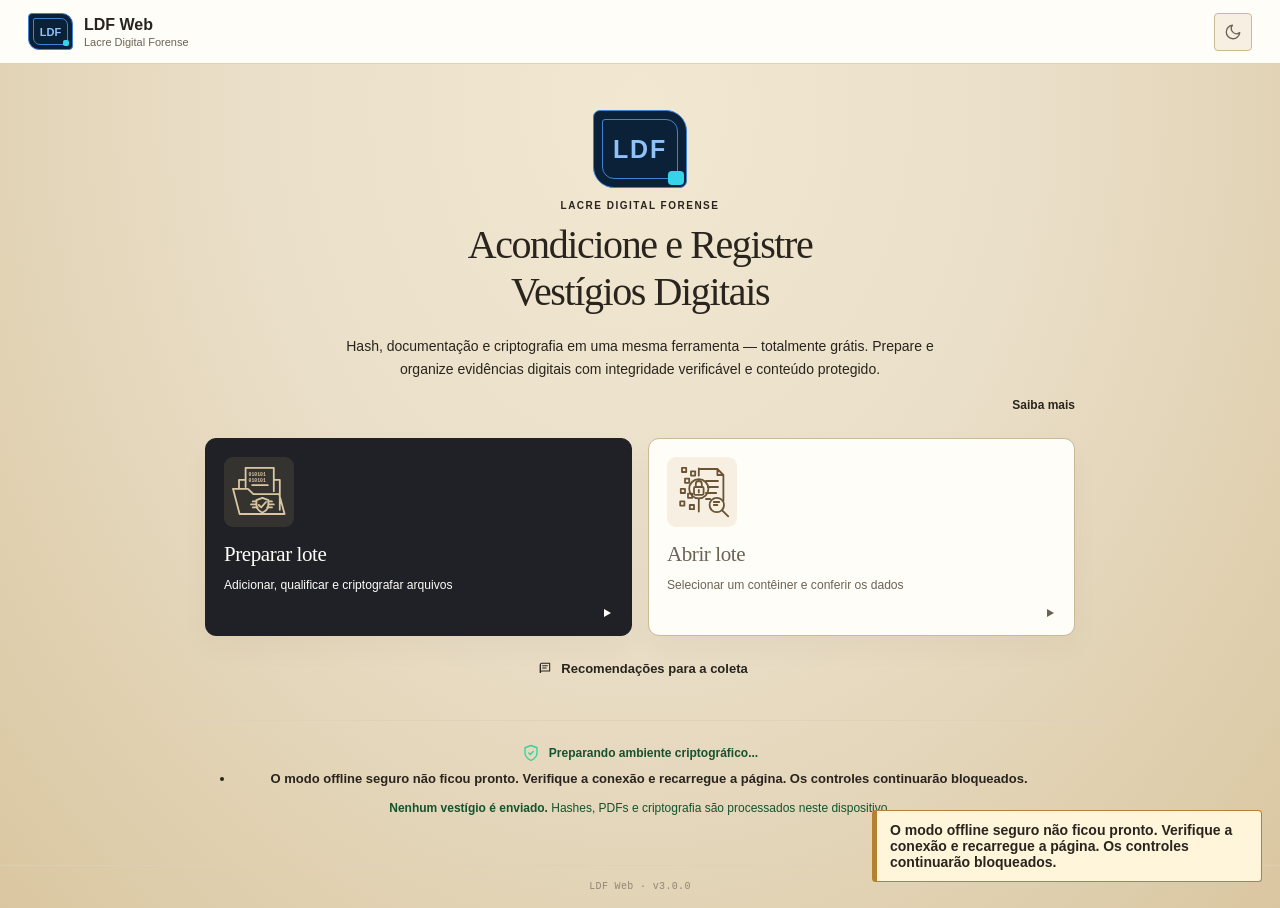
==== commit 0492dbab: "chore(release): publish LDF Web v3.0.0" ====
--- a/public/index.html
+++ b/public/index.html
@@ -9,8 +9,8 @@
   <title>LDF Web - Lacre Digital Forense</title>
   <link rel="manifest" href="manifest.webmanifest">
   <link rel="icon" href="icon.svg" type="image/svg+xml">
-  <script src="theme.js?v=beta-2.0.0"></script>
-  <link rel="stylesheet" href="styles.css?v=beta-2.0.0">
+  <script src="theme.js?v=beta-3.0.0"></script>
+  <link rel="stylesheet" href="styles.css?v=beta-3.0.0">
 </head>
 <body class="operational-page page-transition" data-view="home">
   <header class="app-header">
@@ -47,6 +47,7 @@
           <svg aria-hidden="true" viewBox="0 0 24 24"><path d="M12 22s8-4 8-10V5l-8-3-8 3v7c0 6 8 10 8 10Z"/><path d="m9 12 2 2 4-4"/></svg>
           <span id="secure-context-status" role="status" aria-live="polite">Verificando ambiente...</span>
         </summary>
+        <ul id="environment-messages" class="environment-messages" aria-live="polite" hidden></ul>
         <div class="environment-detail"><strong>Nenhum vestígio é enviado.</strong> Hashes, PDFs e criptografia são processados neste dispositivo.</div>
       </details>
     </div>
@@ -159,7 +160,7 @@
       </section>
 
       <div class="section-heading">
-        <div><h1 id="audit-title">Abertura e conferência</h1></div>
+        <div><p class="eyebrow">Contêiner LDF</p><h1 id="audit-title" tabindex="-1">Abertura e conferência</h1></div>
         <button id="reset-audit" class="button danger ghost" type="button">
           <svg aria-hidden="true" viewBox="0 0 24 24"><path d="M3 12a9 9 0 1 0 3-6.7L3 8"/><path d="M3 3v5h5"/></svg>
           Reiniciar
@@ -169,7 +170,7 @@
       <section class="stage-panel audit-selection-panel" aria-label="Seleção do contêiner">
         <div id="audit-first" class="center-stage"><div><span class="large-icon" aria-hidden="true"><svg viewBox="0 0 24 24"><path d="M3 7h6l2 2h10v13H3zM6 4h10v3"/></svg></span><h2 id="audit-selection-title" tabindex="-1">Selecione um contêiner LDF</h2><button id="select-container" class="button primary" type="button" disabled>Selecionar contêiner</button></div></div>
         <div id="audit-selected" hidden><h2>Contêiner recebido</h2><div class="signed-selection"><span class="signed-file-icon" aria-hidden="true"><svg  aria-hidden="true" viewBox="0 0 96 96" stroke-width="3" fill="none"><path d="M10 24V14a5 5 0 0 1 5-5h12l10 10h39a5 5 0 0 1 5 5v12M10 24v40a5 5 0 0 0 5 5h37M34 19h42M38 30l10 16m-17 1 16 9m-23 4 24 5"/><circle cx="36" cy="27" r="4"/><circle cx="28" cy="45" r="4"/><circle cx="20" cy="60" r="4"/><path d="M67 37c-6 0-14 3-22 7v19c0 11 9 20 22 27 13-7 22-16 22-27V44c-8-4-16-7-22-7Z"/><path d="M67 44c-4 0-10 2-16 5v14c0 8 6 15 16 21 10-6 16-13 16-21V49c-6-3-12-5-16-5Z"/><path d="m56 63 8 8 15-16"/></svg></span><div><strong id="selected-container-name">Nenhum contêiner selecionado</strong></div><button id="replace-container" class="quiet" type="button" disabled>Substituir contêiner</button></div><button id="open-receipt" class="button primary" type="button" disabled>Abrir lote</button></div>
-        <input id="container-input" class="visually-hidden" aria-label="Contêiner recebido" type="file" accept=".ldf" disabled>
+        <input id="container-input" class="visually-hidden" aria-label="Contêiner recebido" type="file" accept=".cldf" disabled>
       </section>
         <section id="audit-results" class="audit-results" hidden aria-labelledby="results-title">
           <div class="panel-heading"><div><h2 id="results-title">Resultado da conferência</h2><p id="audit-summary">Aguardando um contêiner</p></div></div>
@@ -206,7 +207,7 @@
     <section id="about-panel" class="tab-panel about-session-page" hidden aria-label="Sobre o LDF Web"><div id="about-session-content" class="about-main"></div></section>
   </main>
 
-  <footer class="build-watermark" aria-label="Identificação da versão" data-build-watermark>LDF Web · v2.0.0</footer>
+  <footer class="build-watermark" aria-label="Identificação da versão" data-build-watermark>LDF Web · v3.0.0</footer>
 
   <template id="audit-signature-note">          <aside class="signature-validation-note compact" aria-label="Recomendação para validação de assinatura eletrônica">
             <svg aria-hidden="true" viewBox="0 0 24 24"><path d="M12 3 2.8 7.2v5.7c0 4.5 3.9 7.2 9.2 8.6 5.3-1.4 9.2-4.1 9.2-8.6V7.2L12 3Z"/><path d="m8.5 12 2.2 2.2 4.8-5"/></svg>
@@ -508,7 +509,7 @@
       <footer class="about-document-footer">
         <a class="button primary" href="index.html" data-page-transition>Voltar ao início</a>
         <div class="about-project-meta">
-          <p>LDF Web — Lacre Digital Forense · v2.0.0</p>
+          <p>LDF Web — Lacre Digital Forense · v3.0.0</p>
           <p>E-mail: <a href="mailto:contato_ldfweb@lacredigitalforense.seg.br">contato_ldfweb@lacredigitalforense.seg.br</a></p>
           <p>Copyright © 2026 Projeto LDF Web</p>
         </div>
@@ -777,25 +778,25 @@
     </div>
   </dialog>
 
-  <div id="toast-region" class="toast-region" aria-live="assertive"></div>
-  <script src="runtime-integrity.js?v=beta-2.0.0" defer></script>
-  <script src="operation-coordination.js?v=beta-2.0.0" defer></script>
-  <script src="pdf.js?v=beta-2.0.0" defer></script>
-  <script src="sha256.js?v=beta-2.0.0" defer></script>
-  <script src="c2pa-detector.js?v=beta-2.0.0" defer></script>
-  <script src="crypto.js?v=beta-2.0.0" defer></script>
-  <script src="file-analysis.js?v=beta-2.0.0" defer></script>
-  <script src="temporal.js?v=beta-2.0.0" defer></script>
-  <script src="guidance-content.js?v=beta-2.0.0" defer></script>
-  <script src="guidance.js?v=beta-2.0.0" defer></script>
-  <script src="validation.js?v=beta-2.0.0" defer></script>
-  <script src="app-core.js?v=beta-2.0.0" defer></script>
-  <script src="app-ui.js?v=beta-2.0.0" defer></script>
-  <script src="app-file-io.js?v=beta-2.0.0" defer></script>
-  <script src="app-lot.js?v=beta-2.0.0" defer></script>
-  <script src="app-sealing.js?v=beta-2.0.0" defer></script>
-  <script src="app-audit.js?v=beta-2.0.0" defer></script>
-  <script src="app-offline.js?v=beta-2.0.0" defer></script>
-  <script src="app.js?v=beta-2.0.0" defer></script>
+  <div id="toast-region" class="toast-region" popover="manual" aria-live="assertive"></div>
+  <script src="runtime-integrity.js?v=beta-3.0.0" defer></script>
+  <script src="operation-coordination.js?v=beta-3.0.0" defer></script>
+  <script src="pdf.js?v=beta-3.0.0" defer></script>
+  <script src="sha256.js?v=beta-3.0.0" defer></script>
+  <script src="c2pa-detector.js?v=beta-3.0.0" defer></script>
+  <script src="crypto.js?v=beta-3.0.0" defer></script>
+  <script src="file-analysis.js?v=beta-3.0.0" defer></script>
+  <script src="temporal.js?v=beta-3.0.0" defer></script>
+  <script src="guidance-content.js?v=beta-3.0.0" defer></script>
+  <script src="guidance.js?v=beta-3.0.0" defer></script>
+  <script src="validation.js?v=beta-3.0.0" defer></script>
+  <script src="app-core.js?v=beta-3.0.0" defer></script>
+  <script src="app-ui.js?v=beta-3.0.0" defer></script>
+  <script src="app-file-io.js?v=beta-3.0.0" defer></script>
+  <script src="app-lot.js?v=beta-3.0.0" defer></script>
+  <script src="app-sealing.js?v=beta-3.0.0" defer></script>
+  <script src="app-audit.js?v=beta-3.0.0" defer></script>
+  <script src="app-offline.js?v=beta-3.0.0" defer></script>
+  <script src="app.js?v=beta-3.0.0" defer></script>
 </body>
 </html>
--- a/public/styles.css
+++ b/public/styles.css
@@ -670,10 +670,12 @@
   to { opacity: 1; }
 }
 
-.toast-region { position: fixed; right: 18px; bottom: 18px; z-index: 20; display: grid; gap: 8px; width: min(390px, calc(100vw - 36px)); }
+.toast-region { position: fixed; inset: auto 18px 18px auto; z-index: 10000; display: grid; gap: 8px; width: min(390px, calc(100vw - 36px)); max-height: calc(100dvh - 36px); margin: 0; padding: 0; border: 0; background: transparent; overflow: auto; pointer-events: none; }
+.toast-region[popover]:not(:popover-open) { display: none; }
+.toast-region .toast { pointer-events: auto; }
 .toast { padding: 11px 13px; border: 1px solid #47576a; border-left: 3px solid var(--blue); border-radius: 4px; background: #18212b; color: #e6edf3; box-shadow: 0 10px 35px rgba(0, 0, 0, .35); }
-.toast.error { border-left-color: var(--red); }
-.toast.warning { border-left-color: var(--amber); }
+.toast.error { border-color: #a75050; border-left: 5px solid var(--red); background: #301b20; font-weight: 650; }
+.toast.warning { border-color: #927136; border-left: 5px solid var(--amber); background: #302718; font-weight: 650; }
 .hidden, .visually-hidden { display: none !important; }
 
 /* A apresentação pública compartilha a paleta da ferramenta e preserva a caixa lisa. */
@@ -1363,7 +1365,7 @@
 body[data-view="audit"] { background-image: radial-gradient(ellipse at 50% 12%, #3e2c24 0%, #2d1b16 43%, #201512 100%); }
 html[data-theme="light"] body[data-view="audit"] { background-image: radial-gradient(ellipse at 50% 12%, #f2e7d1 0%, #eadfc9 43%, #dac7a1 100%); }
 body[data-view="audit"] main { max-width: 1100px; }
-body[data-view="audit"] .privacy-strip:has(#secure-context-status[data-prepared="true"]:not(.warning):not(.preparation-failed)) { display: none; }
+
 .audit-steps { display: grid; grid-template-columns: repeat(2, minmax(0, 1fr)); gap: 8px; list-style: none; padding: 0; margin: 22px 0 19px; }
 .audit-steps li { display: flex; gap: 9px; align-items: center; min-height: 72px; border: 1px solid var(--border); border-radius: 9px; background: var(--surface); padding: 13px; font-size: 12px; color: var(--muted); line-height: 1.5; }
 .audit-steps b { display: grid; place-items: center; width: 24px; height: 24px; flex: none; border: 1px solid var(--border); border-radius: 50%; font-size: 11px; }
@@ -1411,7 +1413,13 @@
 body[data-view="audit"] main { margin-inline: auto; }
 #audit-panel > .section-heading { align-items: center; gap: 16px; }
 #audit-panel > .section-heading > div { min-width: 0; }
-#audit-title { font-size: clamp(22px, 2.3vw, 28px); line-height: 1.2; }
+#create-title, #audit-title { font-size: clamp(20px, 2.3vw, 28px); line-height: 1.2; overflow-wrap: anywhere; }
+:is(#create-panel, #audit-panel) > .section-heading { align-items: center; gap: 12px; }
+:is(#create-panel, #audit-panel) > .section-heading > div { min-width: 0; }
+#reset-operation, #reset-audit { flex: 0 0 auto; min-height: 38px; }
+.qualification-action { display: inline-flex; align-items: center; gap: 8px; }
+.evidence-actions { align-items: center; flex-wrap: wrap; }
+.qualification-action .badge { white-space: nowrap; }
 #reset-audit { flex-shrink: 0; }
 .audit-steps li { font-weight: 700; font-size: 13px; }
 html[data-theme="dark"] .audit-steps .done { color: #77dfb9; }
@@ -1434,3 +1442,8 @@
 #first-file .large-icon { line-height: 1; }
 #first-file .large-icon svg { width: 32px; height: 32px; }
 @media (max-width: 700px) { .next-box { align-items: stretch; flex-direction: column; } }
+
+.environment-messages { margin: 0; padding: 0 12px 10px 30px; color: var(--text); font-size: 13px; line-height: 1.5; font-weight: 650; overflow-wrap: anywhere; }
+.environment-messages li + li { margin-top: 6px; }
+html[data-theme="light"] .toast.error { border-color: #b45353; background: #fff0f0; }
+html[data-theme="light"] .toast.warning { border-color: #b58131; background: #fff5da; }
